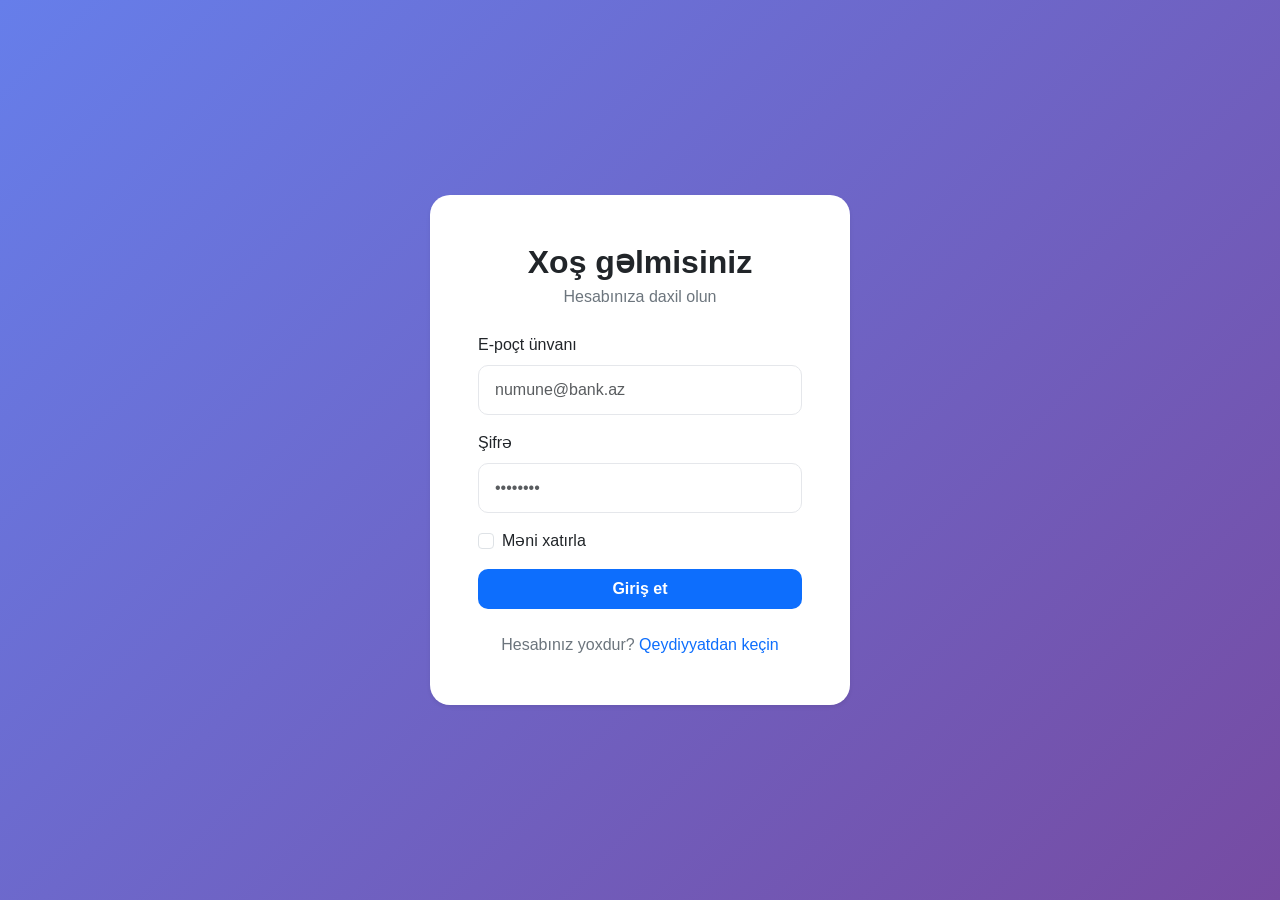
==== Online Banking Frontend/accounts.html @ b6d99b59 "feat: add deposit functionality and modernize dashboard UI" ====
<!DOCTYPE html>
<html lang="az">
<head>
    <meta charset="UTF-8">
    <meta name="viewport" content="width=device-width, initial-scale=1.0">
    <title>Hesablarım | Online Banking</title>
    <link href="https://cdn.jsdelivr.net/npm/bootstrap@5.3.3/dist/css/bootstrap.min.css" rel="stylesheet">
    <link href="css/style.css" rel="stylesheet">
</head>
<body class="dashboard-body">

    <nav class="navbar navbar-expand-lg navbar-dark dashboard-header">
        <div class="container-fluid px-4">
            <span class="navbar-brand fw-bold">🏦 Online Banking</span>
            <div class="d-flex align-items-center">
                <span class="text-white me-3" id="userGreeting">Xoş gəldiniz</span>
                <button class="btn btn-outline-light btn-sm" id="logoutBtn">Çıxış</button>
            </div>
        </div>
    </nav>

    <div class="container-fluid">
        <div class="row">
            <div class="col-md-3 col-lg-2 dashboard-sidebar p-0">
                <ul class="nav flex-column py-3">
                    <li class="nav-item"><a class="nav-link" href="dashboard.html">📊 Dashboard</a></li>
                    <li class="nav-item" id="navAccounts"><a class="nav-link active" href="accounts.html">💳 Hesablarım</a></li>
                    <li class="nav-item" id="navTransfer"><a class="nav-link" href="transfer.html">🔄 Köçürmə</a></li>
                    <li class="nav-item" id="navTransactions"><a class="nav-link" href="transactions.html">📜 Əməliyyatlar</a></li>
                    <li class="nav-item" id="navLoans"><a class="nav-link" href="loans.html">💰 Kreditlər</a></li>
                    <li class="nav-item" id="navNotifications"><a class="nav-link" href="notifications.html">🔔 Bildirişlər</a></li>
                    <li class="nav-item" id="navBalanceAlert"><a class="nav-link" href="balance-alert.html">⚠️ Balans Xəbərdarlığı</a></li>
                    <li class="nav-item" id="adminLinkWrapper" style="display:none;">
                        <a class="nav-link text-warning" href="admin.html">🛠️ Admin Panel</a>
                    </li>
                </ul>
            </div>

            <div class="col-md-9 col-lg-10 p-4">
                <div class="d-flex justify-content-between align-items-center mb-4">
                    <div>
                        <h3 class="fw-bold mb-1">Hesablarım</h3>
                        <p class="text-muted mb-0">Bütün bank hesablarınızın siyahısı</p>
                    </div>
                    <button class="btn btn-primary" data-bs-toggle="modal" data-bs-target="#createAccountModal">
                        + Yeni Hesab
                    </button>
                </div>

                <div id="errorBox" class="alert alert-danger d-none" role="alert"></div>

                <div id="accountsContainer" class="row g-3">
                    <!-- Hesablar bura JS ilə əlavə olunacaq -->
                </div>

                <div id="emptyState" class="text-center text-muted py-5 d-none">
                    <p class="fs-5">Hələ heç bir hesabınız yoxdur.</p>
                    <p>Yuxarıdakı "+ Yeni Hesab" düyməsinə basaraq ilk hesabınızı yaradın.</p>
                </div>
            </div>
        </div>
    </div>

    <!-- Yeni Hesab Modal -->
    <div class="modal fade" id="createAccountModal" tabindex="-1">
        <div class="modal-dialog">
            <div class="modal-content">
                <div class="modal-header">
                    <h5 class="modal-title">Yeni Hesab Yarat</h5>
                    <button type="button" class="btn-close" data-bs-dismiss="modal"></button>
                </div>
                <div class="modal-body">
                    <div id="modalErrorBox" class="alert alert-danger d-none"></div>
                    <form id="createAccountForm">
                        <div class="mb-3">
                            <label class="form-label">Hesab Növü</label>
                            <select class="form-select" id="accountType" required>
                                <option value="0">Savings (Əmanət)</option>
                                <option value="1">Current (Cari)</option>
                            </select>
                        </div>
                        <button type="submit" class="btn btn-primary w-100">Yarat</button>
                    </form>
                </div>
            </div>
        </div>
    </div>

    <!-- Deposit Modal -->
    <div class="modal fade" id="depositModal" tabindex="-1">
        <div class="modal-dialog">
            <div class="modal-content">
                <div class="modal-header">
                    <h5 class="modal-title">Hesaba Pul Yüklə</h5>
                    <button type="button" class="btn-close" data-bs-dismiss="modal"></button>
                </div>
                <div class="modal-body">
                    <div id="depositModalErrorBox" class="alert alert-danger d-none"></div>
                    <form id="depositForm">
                        <input type="hidden" id="depositAccountId">
                        <div class="mb-3">
                            <label class="form-label">Hesab Nömrəsi</label>
                            <input type="text" class="form-control" id="depositAccountNumber" readonly>
                        </div>
                        <div class="mb-3">
                            <label class="form-label">Məbləğ (AZN)</label>
                            <input type="number" step="0.01" min="0.01" class="form-control" id="depositAmount" required>
                        </div>
                        <div class="mb-3">
                            <label class="form-label">Qeyd (İstəyə bağlı)</label>
                            <input type="text" class="form-control" id="depositDescription" placeholder="Məsələn: Balans artırma">
                        </div>
                        <button type="submit" class="btn btn-success w-100">Yüklə</button>
                    </form>
                </div>
            </div>
        </div>
    </div>

    <script src="https://cdn.jsdelivr.net/npm/bootstrap@5.3.3/dist/js/bootstrap.bundle.min.js"></script>
    <script src="js/config.js"></script>
    <script src="js/dashboard.js"></script>
    <script src="js/accounts.js"></script>
</body>
</html>
---- Online Banking Frontend/css/style.css ----
/* Modern FinUI Style */
:root {
    --primary-blue: #0d6efd;
    --sidebar-bg: #ffffff;
    --main-bg: #f0f2f5;
    --card-bg: #ffffff;
    --text-dark: #1a1a1a;
    --text-muted: #6c757d;
    --border-color: #e5e7eb;
    --success-green: #10b981;
    --danger-red: #ef4444;
}

* {
    margin: 0;
    padding: 0;
    box-sizing: border-box;
}

body {
    background: var(--main-bg);
    font-family: 'Inter', 'Segoe UI', Arial, sans-serif;
    color: var(--text-dark);
}

/* Auth Pages */
.auth-wrapper {
    min-height: 100vh;
    padding: 20px;
    background: linear-gradient(135deg, #667eea 0%, #764ba2 100%);
}

.auth-card {
    width: 100%;
    max-width: 420px;
    border: none;
    border-radius: 20px;
    box-shadow: 0 10px 40px rgba(0, 0, 0, 0.1);
}

.form-control {
    padding: 12px 16px;
    border-radius: 10px;
    border: 1px solid var(--border-color);
    transition: all 0.3s;
}

.form-control:focus {
    border-color: var(--primary-blue);
    box-shadow: 0 0 0 3px rgba(13, 110, 253, 0.1);
    outline: none;
}

.btn-primary {
    background: var(--primary-blue);
    border: none;
    border-radius: 10px;
    padding: 12px 24px;
    font-weight: 600;
    transition: all 0.3s;
}

.btn-primary:hover {
    background: #0b5ed7;
    transform: translateY(-2px);
    box-shadow: 0 5px 15px rgba(13, 110, 253, 0.3);
}

a {
    color: var(--primary-blue);
    text-decoration: none;
    transition: color 0.3s;
}

a:hover {
    color: #0b5ed7;
}

/* Dashboard Layout */
.dashboard-body {
    background: var(--main-bg);
}

.dashboard-container {
    display: flex;
    min-height: 100vh;
}

/* Modern Sidebar */
.modern-sidebar {
    width: 280px;
    background: var(--sidebar-bg);
    padding: 30px 0;
    box-shadow: 2px 0 10px rgba(0, 0, 0, 0.05);
    position: fixed;
    height: 100vh;
    overflow-y: auto;
    z-index: 100;
}

.sidebar-brand {
    display: flex;
    align-items: center;
    gap: 12px;
    padding: 0 24px 30px;
    font-size: 24px;
    font-weight: 700;
    color: var(--text-dark);
}

.sidebar-brand-icon {
    width: 40px;
    height: 40px;
    background: var(--primary-blue);
    border-radius: 10px;
    display: flex;
    align-items: center;
    justify-content: center;
    font-size: 20px;
}

.sidebar-menu-title {
    font-size: 11px;
    font-weight: 600;
    text-transform: uppercase;
    color: var(--text-muted);
    padding: 0 24px;
    margin-bottom: 10px;
    letter-spacing: 0.5px;
}

.sidebar-nav {
    list-style: none;
    padding: 0;
    margin: 0;
}

.sidebar-nav-item {
    margin: 4px 0;
}

.sidebar-nav-link {
    display: flex;
    align-items: center;
    gap: 12px;
    padding: 12px 24px;
    color: var(--text-dark);
    text-decoration: none;
    transition: all 0.3s;
    font-size: 15px;
    border-left: 3px solid transparent;
}

.sidebar-nav-link:hover {
    background: #f8f9fa;
    color: var(--primary-blue);
}

.sidebar-nav-link.active {
    background: #e7f1ff;
    color: var(--primary-blue);
    border-left-color: var(--primary-blue);
    font-weight: 600;
}

.sidebar-nav-icon {
    font-size: 20px;
    width: 24px;
    text-align: center;
}

/* Main Content Area */
.main-content {
    margin-left: 280px;
    flex: 1;
    padding: 30px;
    min-height: 100vh;
}

/* Top Header */
.top-header {
    display: flex;
    justify-content: space-between;
    align-items: center;
    margin-bottom: 30px;
    padding-bottom: 20px;
}

.search-box {
    position: relative;
    width: 320px;
}

.search-box input {
    width: 100%;
    padding: 10px 16px 10px 40px;
    border: 1px solid var(--border-color);
    border-radius: 10px;
    background: white;
    transition: all 0.3s;
}

.search-box input:focus {
    border-color: var(--primary-blue);
    box-shadow: 0 0 0 3px rgba(13, 110, 253, 0.1);
    outline: none;
}

.search-icon {
    position: absolute;
    left: 14px;
    top: 50%;
    transform: translateY(-50%);
    color: var(--text-muted);
}

.user-profile {
    display: flex;
    align-items: center;
    gap: 12px;
    cursor: pointer;
    padding: 8px 16px;
    border-radius: 12px;
    transition: all 0.3s;
}

.user-profile:hover {
    background: #f8f9fa;
}

.user-avatar {
    width: 40px;
    height: 40px;
    border-radius: 50%;
    background: linear-gradient(135deg, #667eea 0%, #764ba2 100%);
    display: flex;
    align-items: center;
    justify-content: center;
    color: white;
    font-weight: 600;
}

.user-info {
    display: flex;
    flex-direction: column;
}

.user-name {
    font-weight: 600;
    font-size: 14px;
    color: var(--text-dark);
}

.user-role {
    font-size: 12px;
    color: var(--text-muted);
}

.notification-icon {
    position: relative;
    width: 40px;
    height: 40px;
    border-radius: 50%;
    background: white;
    display: flex;
    align-items: center;
    justify-content: center;
    cursor: pointer;
    transition: all 0.3s;
    font-size: 18px;
}

.notification-icon:hover {
    background: #f8f9fa;
}

.notification-badge {
    position: absolute;
    top: 0;
    right: 0;
    width: 18px;
    height: 18px;
    background: #ef4444;
    border-radius: 50%;
    color: white;
    font-size: 10px;
    display: flex;
    align-items: center;
    justify-content: center;
    font-weight: 600;
}

/* Page Title */
.page-title {
    font-size: 28px;
    font-weight: 700;
    color: var(--text-dark);
    margin-bottom: 30px;
}

/* Balance Card */
.balance-card {
    background: linear-gradient(135deg, #667eea 0%, #764ba2 100%);
    border-radius: 20px;
    padding: 30px;
    color: white;
    box-shadow: 0 10px 30px rgba(102, 126, 234, 0.3);
    margin-bottom: 30px;
}

.balance-label {
    font-size: 14px;
    opacity: 0.9;
    margin-bottom: 8px;
}

.balance-amount {
    font-size: 42px;
    font-weight: 700;
    margin-bottom: 12px;
}

.balance-currency {
    font-size: 18px;
    font-weight: 500;
    opacity: 0.9;
}

.balance-info {
    display: flex;
    align-items: center;
    gap: 16px;
    font-size: 13px;
    opacity: 0.9;
}

.balance-change {
    color: #10b981;
    font-weight: 600;
}

.withdraw-btn {
    background: white;
    color: var(--primary-blue);
    border: none;
    border-radius: 12px;
    padding: 12px 28px;
    font-weight: 600;
    margin-top: 20px;
    cursor: pointer;
    transition: all 0.3s;
}

.withdraw-btn:hover {
    transform: translateY(-2px);
    box-shadow: 0 5px 15px rgba(0, 0, 0, 0.2);
}

/* Quick Links */
.quick-links-card {
    background: white;
    border-radius: 16px;
    padding: 24px;
    box-shadow: 0 2px 8px rgba(0, 0, 0, 0.05);
    margin-bottom: 30px;
}

.card-title {
    font-size: 18px;
    font-weight: 700;
    margin-bottom: 20px;
    color: var(--text-dark);
}

.quick-links-grid {
    display: grid;
    grid-template-columns: repeat(5, 1fr);
    gap: 16px;
}

.quick-link-item {
    display: flex;
    flex-direction: column;
    align-items: center;
    gap: 8px;
    text-decoration: none;
    color: var(--text-dark);
    transition: all 0.3s;
}

.quick-link-item:hover {
    transform: translateY(-3px);
}

.quick-link-icon {
    width: 50px;
    height: 50px;
    border-radius: 12px;
    background: #e7f1ff;
    color: var(--primary-blue);
    display: flex;
    align-items: center;
    justify-content: center;
    font-size: 22px;
    transition: all 0.3s;
}

.quick-link-item:hover .quick-link-icon {
    background: var(--primary-blue);
    color: white;
}

.quick-link-label {
    font-size: 13px;
    font-weight: 500;
}

/* Stats Cards */
.stats-grid {
    display: grid;
    grid-template-columns: repeat(3, 1fr);
    gap: 20px;
    margin-bottom: 30px;
}

.stat-card {
    background: white;
    border-radius: 16px;
    padding: 24px;
    box-shadow: 0 2px 8px rgba(0, 0, 0, 0.05);
    transition: all 0.3s;
}

.stat-card:hover {
    transform: translateY(-3px);
    box-shadow: 0 5px 15px rgba(0, 0, 0, 0.1);
}

.stat-header {
    display: flex;
    justify-content: space-between;
    align-items: center;
    margin-bottom: 12px;
}

.stat-title {
    font-size: 14px;
    color: var(--text-muted);
}

.stat-amount {
    font-size: 28px;
    font-weight: 700;
    color: var(--text-dark);
}

.stat-change {
    font-size: 13px;
    font-weight: 600;
    margin-top: 8px;
}

.stat-change.positive {
    color: var(--success-green);
}

.stat-change.negative {
    color: var(--danger-red);
}

/* Account Cards (Credit Card Style) */
.accounts-section {
    margin-bottom: 30px;
}

.account-cards-grid {
    display: grid;
    grid-template-columns: repeat(auto-fill, minmax(280px, 1fr));
    gap: 20px;
}

.account-card {
    background: linear-gradient(135deg, #0d6efd 0%, #0b5ed7 100%);
    border-radius: 20px;
    padding: 28px;
    color: white;
    box-shadow: 0 10px 30px rgba(13, 110, 253, 0.3);
    transition: all 0.3s;
    position: relative;
    overflow: hidden;
}

.account-card::before {
    content: '';
    position: absolute;
    top: -50%;
    right: -20%;
    width: 200px;
    height: 200px;
    background: rgba(255, 255, 255, 0.1);
    border-radius: 50%;
}

.account-card:hover {
    transform: translateY(-5px);
    box-shadow: 0 15px 40px rgba(13, 110, 253, 0.4);
}

.account-card.dark {
    background: linear-gradient(135deg, #1a1a1a 0%, #2d2d2d 100%);
    box-shadow: 0 10px 30px rgba(0, 0, 0, 0.3);
}

.account-card.dark:hover {
    box-shadow: 0 15px 40px rgba(0, 0, 0, 0.4);
}

.account-type {
    font-size: 13px;
    opacity: 0.9;
    margin-bottom: 20px;
}

.account-balance-label {
    font-size: 12px;
    opacity: 0.8;
    margin-bottom: 4px;
}

.account-balance-amount {
    font-size: 32px;
    font-weight: 700;
    margin-bottom: 24px;
}

.account-number {
    font-size: 16px;
    letter-spacing: 2px;
    margin-bottom: 12px;
    font-family: 'Courier New', monospace;
}

.account-footer {
    display: flex;
    justify-content: space-between;
    align-items: center;
    font-size: 11px;
    opacity: 0.8;
}

.account-logo {
    font-size: 24px;
    font-weight: 700;
}

/* Manage Card Button */
.manage-card-btn {
    background: var(--primary-blue);
    color: white;
    border: none;
    border-radius: 12px;
    padding: 14px;
    width: 100%;
    font-weight: 600;
    margin-top: 20px;
    cursor: pointer;
    transition: all 0.3s;
}

.manage-card-btn:hover {
    background: #0b5ed7;
    transform: translateY(-2px);
}

/* Responsive */
@media (max-width: 1200px) {
    .stats-grid {
        grid-template-columns: repeat(2, 1fr);
    }

    .quick-links-grid {
        grid-template-columns: repeat(3, 1fr);
    }
}

@media (max-width: 768px) {
    .modern-sidebar {
        width: 70px;
    }

    .sidebar-brand-text,
    .sidebar-nav-text,
    .sidebar-menu-title {
        display: none;
    }

    .main-content {
        margin-left: 70px;
    }

    .stats-grid,
    .quick-links-grid {
        grid-template-columns: 1fr;
    }

    .search-box {
        display: none;
    }
}

/* Old Dashboard Styles (for other pages) */
.dashboard-header {
    background-color: #4361ee;
    padding: 12px 0;
}

.dashboard-sidebar {
    background: white;
    min-height: calc(100vh - 60px);
    border-right: 1px solid #e5e7eb;
}

.dashboard-sidebar .nav-link {
    color: #444;
    padding: 12px 20px;
    border-radius: 0;
    font-size: 15px;
}

.dashboard-sidebar .nav-link:hover {
    background-color: #eef2ff;
    color: #4361ee;
}

.dashboard-sidebar .nav-link.active {
    background-color: #eef2ff;
    color: #4361ee;
    font-weight: 600;
    border-left: 3px solid #4361ee;
}

/* Utilities */
.d-none {
    display: none !important;
}

.text-muted {
    color: var(--text-muted) !important;
}

.text-success {
    color: var(--success-green) !important;
}

.text-danger {
    color: var(--danger-red) !important;
}
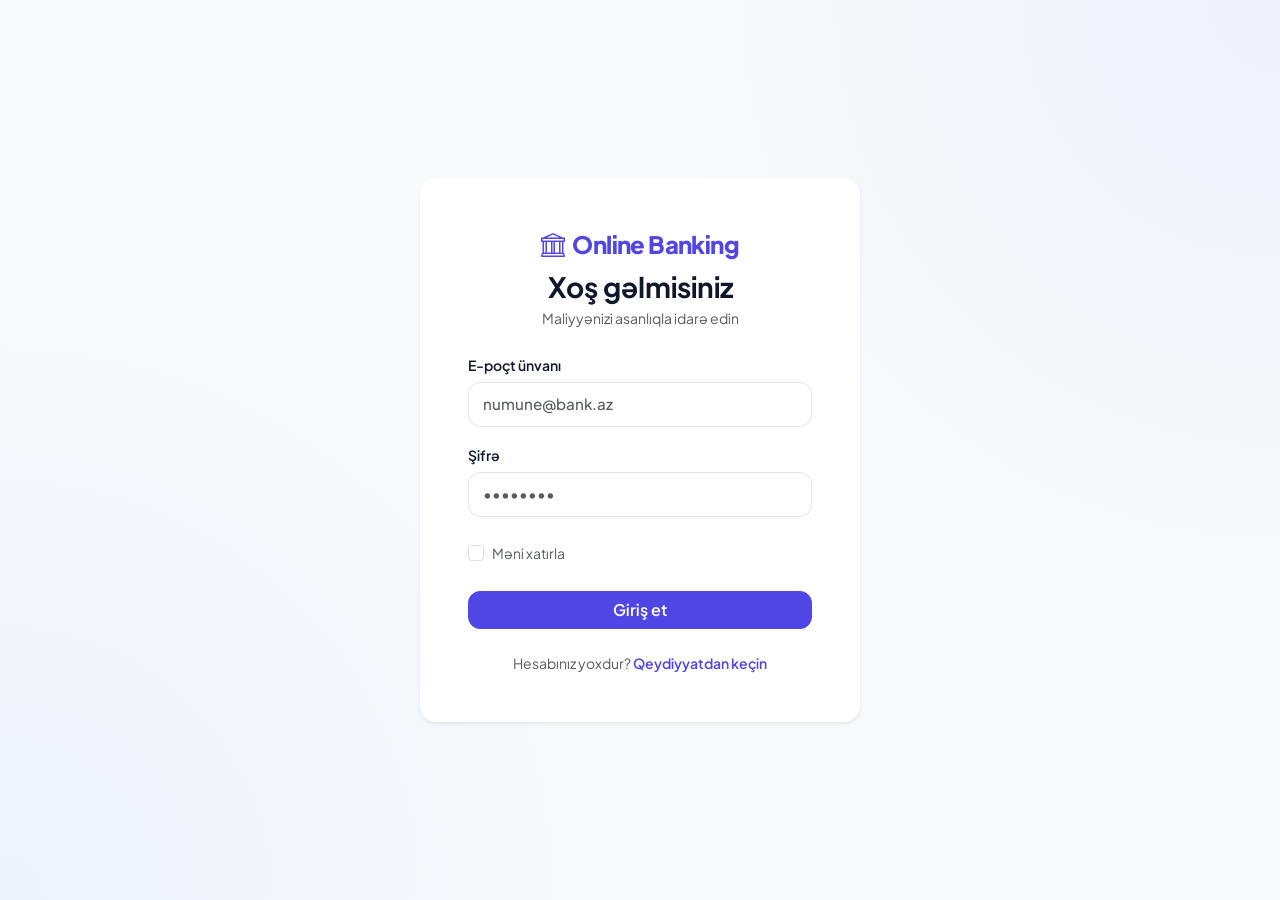
==== commit f485f325: "refactor: update frontend pages, styles and JS configs" ====
--- a/Online Banking Frontend/accounts.html
+++ b/Online Banking Frontend/accounts.html
@@ -6,80 +6,130 @@
     <title>Hesablarım | Online Banking</title>
     <link href="https://cdn.jsdelivr.net/npm/bootstrap@5.3.3/dist/css/bootstrap.min.css" rel="stylesheet">
     <link href="css/style.css" rel="stylesheet">
+    <link rel="stylesheet" href="https://cdn.jsdelivr.net/npm/bootstrap-icons@1.11.3/font/bootstrap-icons.css">
 </head>
 <body class="dashboard-body">
 
-    <nav class="navbar navbar-expand-lg navbar-dark dashboard-header">
-        <div class="container-fluid px-4">
-            <span class="navbar-brand fw-bold">🏦 Online Banking</span>
-            <div class="d-flex align-items-center">
-                <span class="text-white me-3" id="userGreeting">Xoş gəldiniz</span>
-                <button class="btn btn-outline-light btn-sm" id="logoutBtn">Çıxış</button>
-            </div>
-        </div>
-    </nav>
-
-    <div class="container-fluid">
-        <div class="row">
-            <div class="col-md-3 col-lg-2 dashboard-sidebar p-0">
-                <ul class="nav flex-column py-3">
-                    <li class="nav-item"><a class="nav-link" href="dashboard.html">📊 Dashboard</a></li>
-                    <li class="nav-item" id="navAccounts"><a class="nav-link active" href="accounts.html">💳 Hesablarım</a></li>
-                    <li class="nav-item" id="navTransfer"><a class="nav-link" href="transfer.html">🔄 Köçürmə</a></li>
-                    <li class="nav-item" id="navTransactions"><a class="nav-link" href="transactions.html">📜 Əməliyyatlar</a></li>
-                    <li class="nav-item" id="navLoans"><a class="nav-link" href="loans.html">💰 Kreditlər</a></li>
-                    <li class="nav-item" id="navNotifications"><a class="nav-link" href="notifications.html">🔔 Bildirişlər</a></li>
-                    <li class="nav-item" id="navBalanceAlert"><a class="nav-link" href="balance-alert.html">⚠️ Balans Xəbərdarlığı</a></li>
+    <div class="d-flex">
+        <!-- Online Banking Dark Sidebar (Fixed Width) -->
+        <div class="invest-sidebar">
+            <div>
+                <div class="sidebar-logo mb-4">
+                    <i class="bi bi-bank"></i> Online Banking
+                </div>
+                <ul class="nav flex-column">
+                    <li class="nav-item">
+                        <a class="nav-link" href="dashboard.html"><i class="bi bi-speedometer2"></i> Dashboard</a>
+                    </li>
+                    <li class="nav-item" id="navAccounts">
+                        <a class="nav-link active" href="accounts.html"><i class="bi bi-credit-card"></i> Hesablarım</a>
+                    </li>
+                    <li class="nav-item" id="navTransfer">
+                        <a class="nav-link" href="transfer.html"><i class="bi bi-arrow-left-right"></i> Köçürmə</a>
+                    </li>
+                    <li class="nav-item" id="navTransactions">
+                        <a class="nav-link" href="transactions.html"><i class="bi bi-clock-history"></i> Əməliyyatlar</a>
+                    </li>
+                    <li class="nav-item" id="navLoans">
+                        <a class="nav-link" href="loans.html"><i class="bi bi-cash-coin"></i> Kreditlər</a>
+                    </li>
+                    <li class="nav-item" id="navNotifications">
+                        <a class="nav-link" href="notifications.html"><i class="bi bi-bell"></i> Bildirişlər</a>
+                    </li>
+                    <li class="nav-item" id="navBalanceAlert">
+                        <a class="nav-link" href="balance-alert.html"><i class="bi bi-exclamation-triangle"></i> Balans Xəbərdarlığı</a>
+                    </li>
                     <li class="nav-item" id="adminLinkWrapper" style="display:none;">
-                        <a class="nav-link text-warning" href="admin.html">🛠️ Admin Panel</a>
+                        <a class="nav-link text-warning" href="admin.html"><i class="bi bi-gear"></i> Admin Panel</a>
                     </li>
                 </ul>
             </div>
-
-            <div class="col-md-9 col-lg-10 p-4">
-                <div class="d-flex justify-content-between align-items-center mb-4">
-                    <div>
-                        <h3 class="fw-bold mb-1">Hesablarım</h3>
-                        <p class="text-muted mb-0">Bütün bank hesablarınızın siyahısı</p>
-                    </div>
-                    <button class="btn btn-primary" data-bs-toggle="modal" data-bs-target="#createAccountModal">
-                        + Yeni Hesab
+            
+            <!-- Sidebar profile details -->
+            <div class="sidebar-profile-card">
+                <div class="profile-avatar" id="sidebarAvatar">U</div>
+                <div class="profile-info">
+                    <div class="profile-name" id="sidebarName">İstifadəçi</div>
+                    <div class="profile-sub" id="sidebarRole">Müştəri</div>
+                    <a href="accounts.html" class="profile-link text-decoration-none mt-1 d-block" style="font-size: 0.7rem; color: var(--accent-color); font-weight: 600;">Hesablarımı İdarə et →</a>
+                </div>
+            </div>
+        </div>
+
+        <!-- Flex Main Content Area -->
+        <div class="flex-grow-1 main-content-wrapper">
+            
+            <!-- Top Row: Notifications & Logout -->
+            <div class="d-flex justify-content-between align-items-center mb-4">
+                <div class="search-container flex-grow-1">
+                    <!-- Placeholder search -->
+                    <span class="search-icon">🔍</span>
+                    <input type="text" class="search-input" placeholder="Axtarış...">
+                </div>
+                <div class="d-flex align-items-center gap-3">
+                    <button class="btn btn-primary btn-sm px-3 py-2" data-bs-toggle="modal" data-bs-target="#createAccountModal" style="border-radius: 10px;">
+                        <i class="bi bi-plus-lg"></i> Yeni Hesab Aç
                     </button>
-                </div>
-
-                <div id="errorBox" class="alert alert-danger d-none" role="alert"></div>
-
-                <div id="accountsContainer" class="row g-3">
-                    <!-- Hesablar bura JS ilə əlavə olunacaq -->
-                </div>
-
-                <div id="emptyState" class="text-center text-muted py-5 d-none">
-                    <p class="fs-5">Hələ heç bir hesabınız yoxdur.</p>
-                    <p>Yuxarıdakı "+ Yeni Hesab" düyməsinə basaraq ilk hesabınızı yaradın.</p>
-                </div>
-            </div>
+                    <button class="btn btn-outline-danger btn-sm px-3 py-2" id="logoutBtn" style="border-radius: 10px;">Çıxış</button>
+                </div>
+            </div>
+
+            <!-- Header greeting & Filter -->
+            <div class="d-flex flex-wrap justify-content-between align-items-center mb-4 gap-3">
+                <div>
+                    <h2 class="fw-bold text-dark mb-1">Hesablarım</h2>
+                    <p class="text-muted small mb-0">Bütün bank hesablarınızın siyahısı və balans idarəetməsi.</p>
+                </div>
+                <div class="d-flex align-items-center gap-2">
+                    <label for="accountTypeFilter" class="small fw-semibold text-muted text-nowrap mb-0">Hesab Növü:</label>
+                    <select class="form-select form-select-sm" id="accountTypeFilter" style="border-radius: 10px; width: 160px; padding: 6px 12px; font-weight: 500;">
+                        <option value="all">Bütün növlər</option>
+                        <option value="0">Əmanət</option>
+                        <option value="1">Cari</option>
+                    </select>
+                </div>
+            </div>
+
+            <!-- Alert box for system errors -->
+            <div id="errorBox" class="alert alert-danger d-none" role="alert" style="border-radius: 12px;"></div>
+
+            <!-- Main dynamic wrapper -->
+            <div id="accountsContainer" class="row g-3">
+                <!-- Hesablar bura JS ilə əlavə olunacaq -->
+            </div>
+
+            <!-- Empty state wrapper -->
+            <div id="emptyState" class="text-center text-muted py-5 d-none">
+                <div class="mb-3" style="font-size: 3rem; opacity: 0.6;"><i class="bi bi-credit-card-2-front"></i></div>
+                <p class="fs-5 fw-semibold mb-1">Hələ heç bir hesabınız yoxdur.</p>
+                <p class="small text-muted mb-3">Yeni hesab yaradaraq əməliyyatlara başlayın.</p>
+                <button class="btn btn-primary btn-sm px-4 py-2" data-bs-toggle="modal" data-bs-target="#createAccountModal" style="border-radius: 10px;">
+                    İlk Hesabınızı Açın
+                </button>
+            </div>
+
         </div>
     </div>
 
     <!-- Yeni Hesab Modal -->
     <div class="modal fade" id="createAccountModal" tabindex="-1">
-        <div class="modal-dialog">
-            <div class="modal-content">
-                <div class="modal-header">
-                    <h5 class="modal-title">Yeni Hesab Yarat</h5>
+        <div class="modal-dialog modal-dialog-centered">
+            <div class="modal-content border-0 shadow-lg" style="border-radius: 20px;">
+                <div class="modal-header border-bottom-0 pb-0">
+                    <h5 class="modal-title fw-bold">Yeni Hesab Yarat</h5>
                     <button type="button" class="btn-close" data-bs-dismiss="modal"></button>
                 </div>
-                <div class="modal-body">
-                    <div id="modalErrorBox" class="alert alert-danger d-none"></div>
+                <div class="modal-body p-4">
+                    <div id="modalErrorBox" class="alert alert-danger d-none" style="border-radius: 12px;"></div>
                     <form id="createAccountForm">
-                        <div class="mb-3">
+                        <div class="mb-4">
                             <label class="form-label">Hesab Növü</label>
-                            <select class="form-select" id="accountType" required>
-                                <option value="0">Savings (Əmanət)</option>
-                                <option value="1">Current (Cari)</option>
+                            <select class="form-select" id="accountType" style="border-radius: 12px; padding: 10px 14px;" required>
+                                <option value="0">Savings (Əmanət Hesabı)</option>
+                                <option value="1">Current (Cari Hesab)</option>
                             </select>
                         </div>
-                        <button type="submit" class="btn btn-primary w-100">Yarat</button>
+                        <button type="submit" class="btn btn-primary w-100 py-2.5">Yarat</button>
                     </form>
                 </div>
             </div>
@@ -88,29 +138,59 @@
 
     <!-- Deposit Modal -->
     <div class="modal fade" id="depositModal" tabindex="-1">
-        <div class="modal-dialog">
-            <div class="modal-content">
-                <div class="modal-header">
-                    <h5 class="modal-title">Hesaba Pul Yüklə</h5>
-                    <button type="button" class="btn-close" data-bs-dismiss="modal"></button>
-                </div>
-                <div class="modal-body">
-                    <div id="depositModalErrorBox" class="alert alert-danger d-none"></div>
+        <div class="modal-dialog modal-dialog-centered">
+            <div class="modal-content border-0 shadow-lg" style="border-radius: 20px; overflow: hidden;">
+                <div class="modal-header border-bottom-0 pb-0 px-4 pt-4">
+                    <h5 class="modal-title fw-bold d-flex align-items-center gap-2" style="color: var(--text-dark);">
+                        <i class="bi bi-wallet2 text-primary" style="font-size: 1.25rem;"></i> Hesaba Pul Yüklə
+                    </h5>
+                    <button type="button" class="btn-close" data-bs-dismiss="modal" aria-label="Close"></button>
+                </div>
+                <div class="modal-body p-4">
+                    <div id="depositModalErrorBox" class="alert alert-danger d-none" style="border-radius: 12px; font-size: 0.9rem;"></div>
+                    
                     <form id="depositForm">
                         <input type="hidden" id="depositAccountId">
+                        
+                        <!-- Account Number (Styled as a clean read-only block) -->
                         <div class="mb-3">
-                            <label class="form-label">Hesab Nömrəsi</label>
-                            <input type="text" class="form-control" id="depositAccountNumber" readonly>
-                        </div>
+                            <label class="form-label text-muted small uppercase fw-bold" style="letter-spacing: 0.5px; font-size: 0.75rem;">Hesab Nömrəsi</label>
+                            <div class="d-flex align-items-center bg-light p-3 rounded-3" style="border: 1.5px solid var(--border-color);">
+                                <span class="text-primary me-2"><i class="bi bi-credit-card"></i></span>
+                                <input type="text" class="form-control bg-transparent border-0 p-0 font-monospace fw-bold text-dark" id="depositAccountNumber" style="box-shadow: none; cursor: default; font-size: 0.95rem;" readonly>
+                            </div>
+                        </div>
+                        
+                        <!-- Amount Input with Icon & Quick Select -->
                         <div class="mb-3">
-                            <label class="form-label">Məbləğ (AZN)</label>
-                            <input type="number" step="0.01" min="0.01" class="form-control" id="depositAmount" required>
-                        </div>
-                        <div class="mb-3">
-                            <label class="form-label">Qeyd (İstəyə bağlı)</label>
-                            <input type="text" class="form-control" id="depositDescription" placeholder="Məsələn: Balans artırma">
-                        </div>
-                        <button type="submit" class="btn btn-success w-100">Yüklə</button>
+                            <label for="depositAmount" class="form-label text-muted small uppercase fw-bold" style="letter-spacing: 0.5px; font-size: 0.75rem;">Məbləğ (AZN)</label>
+                            <div class="input-group">
+                                <span class="input-group-text bg-transparent border-end-0 text-muted" style="border: 1.5px solid var(--border-color); border-radius: 12px 0 0 12px;">₼</span>
+                                <input type="number" step="0.01" min="0.01" class="form-control border-start-0" id="depositAmount" placeholder="0.00" style="border: 1.5px solid var(--border-color); border-radius: 0 12px 12px 0;" required>
+                            </div>
+                            
+                            <!-- Quick amount choices -->
+                            <div class="d-flex gap-2 mt-2 flex-wrap">
+                                <button type="button" class="btn btn-sm btn-outline-secondary py-1 px-2.5 quick-amount-btn" data-value="10" style="border-radius: 8px; font-size: 0.8rem; font-weight: 500;">+ 10 ₼</button>
+                                <button type="button" class="btn btn-sm btn-outline-secondary py-1 px-2.5 quick-amount-btn" data-value="20" style="border-radius: 8px; font-size: 0.8rem; font-weight: 500;">+ 20 ₼</button>
+                                <button type="button" class="btn btn-sm btn-outline-secondary py-1 px-2.5 quick-amount-btn" data-value="50" style="border-radius: 8px; font-size: 0.8rem; font-weight: 500;">+ 50 ₼</button>
+                                <button type="button" class="btn btn-sm btn-outline-secondary py-1 px-2.5 quick-amount-btn" data-value="100" style="border-radius: 8px; font-size: 0.8rem; font-weight: 500;">+ 100 ₼</button>
+                            </div>
+                        </div>
+                        
+                        <!-- Description input -->
+                        <div class="mb-4">
+                            <label for="depositDescription" class="form-label text-muted small uppercase fw-bold" style="letter-spacing: 0.5px; font-size: 0.75rem;">Qeyd (İstəyə bağlı)</label>
+                            <div class="input-group">
+                                <span class="input-group-text bg-transparent border-end-0 text-muted" style="border: 1.5px solid var(--border-color); border-radius: 12px 0 0 12px;"><i class="bi bi-chat-left-text"></i></span>
+                                <input type="text" class="form-control border-start-0" id="depositDescription" placeholder="Məsələn: Balans artırma" style="border: 1.5px solid var(--border-color); border-radius: 0 12px 12px 0;">
+                            </div>
+                        </div>
+                        
+                        <!-- Premium Action Button -->
+                        <button type="submit" class="btn btn-primary w-100 py-2.5 d-flex align-items-center justify-content-center gap-2" style="border-radius: 12px;">
+                            <i class="bi bi-check2-circle"></i> Balansı Artır
+                        </button>
                     </form>
                 </div>
             </div>
--- a/Online Banking Frontend/css/style.css
+++ b/Online Banking Frontend/css/style.css
@@ -1,657 +1,386 @@
-/* Modern FinUI Style */
+@import url('https://fonts.googleapis.com/css2?family=Plus+Jakarta+Sans:wght@300;400;500;600;700;800&display=swap');
+
 :root {
-    --primary-blue: #0d6efd;
-    --sidebar-bg: #ffffff;
-    --main-bg: #f0f2f5;
-    --card-bg: #ffffff;
-    --text-dark: #1a1a1a;
-    --text-muted: #6c757d;
-    --border-color: #e5e7eb;
-    --success-green: #10b981;
-    --danger-red: #ef4444;
-}
-
-* {
-    margin: 0;
-    padding: 0;
-    box-sizing: border-box;
+    --primary-blue: #3b82f6;
+    --primary-indigo: #4f46e5;
+    --accent-color: #6366f1; /* Used on dashboard as var(--accent-color) */
+    --bg-page: #f8fafc;
+    --bg-card: #ffffff;
+    --text-dark: #0f172a;
+    --text-muted: #64748b;
+    --border-color: #e2e8f0;
+    --success: #10b981;
+    --danger: #ef4444;
+    --warning: #f59e0b;
+    --radius-sm: 8px;
+    --radius: 16px;
+    --radius-lg: 24px;
+    --font-sans: 'Plus Jakarta Sans', -apple-system, BlinkMacSystemFont, "Segoe UI", Roboto, sans-serif;
+    
+    /* Modern Shadows */
+    --shadow-sm: 0 1px 2px 0 rgba(15, 23, 42, 0.05);
+    --shadow-md: 0 4px 6px -1px rgba(15, 23, 42, 0.05), 0 2px 4px -2px rgba(15, 23, 42, 0.05);
+    --shadow-lg: 0 10px 15px -3px rgba(15, 23, 42, 0.08), 0 4px 6px -4px rgba(15, 23, 42, 0.08);
 }
 
 body {
-    background: var(--main-bg);
-    font-family: 'Inter', 'Segoe UI', Arial, sans-serif;
-    color: var(--text-dark);
-}
-
-/* Auth Pages */
+    background-color: var(--bg-page);
+    font-family: var(--font-sans);
+    color: var(--text-dark);
+    -webkit-font-smoothing: antialiased;
+}
+
+/* Authentication Page Styles */
 .auth-wrapper {
     min-height: 100vh;
     padding: 20px;
-    background: linear-gradient(135deg, #667eea 0%, #764ba2 100%);
+    display: flex;
+    align-items: center;
+    justify-content: center;
+    background: radial-gradient(circle at top right, rgba(99, 102, 241, 0.05), transparent 40%),
+                radial-gradient(circle at bottom left, rgba(59, 130, 246, 0.05), transparent 40%),
+                var(--bg-page);
 }
 
 .auth-card {
     width: 100%;
-    max-width: 420px;
-    border: none;
-    border-radius: 20px;
-    box-shadow: 0 10px 40px rgba(0, 0, 0, 0.1);
+    max-width: 440px;
+    border: 1px solid rgba(226, 232, 240, 0.8);
+    border-radius: var(--radius-lg);
+    background-color: var(--bg-card);
+    box-shadow: var(--shadow-lg);
+}
+
+.auth-brand {
+    font-size: 1.5rem;
+    font-weight: 800;
+    letter-spacing: -0.025em;
+    color: var(--primary-indigo);
+    display: flex;
+    align-items: center;
+    justify-content: center;
+    gap: 8px;
+}
+
+/* Form Control Stylings */
+.form-label {
+    font-size: 0.875rem;
+    font-weight: 600;
+    color: var(--text-dark);
+    margin-bottom: 6px;
 }
 
 .form-control {
-    padding: 12px 16px;
+    border-radius: 12px;
+    border: 1.5px solid var(--border-color);
+    padding: 10px 14px;
+    font-size: 0.95rem;
+    font-weight: 500;
+    color: var(--text-dark);
+    transition: all 0.2s ease-in-out;
+}
+
+.form-control:focus {
+    border-color: var(--primary-indigo);
+    box-shadow: 0 0 0 4px rgba(99, 102, 241, 0.1);
+    outline: 0;
+}
+
+.form-check-input:checked {
+    background-color: var(--primary-indigo);
+    border-color: var(--primary-indigo);
+}
+
+/* Dashboard Header */
+.dashboard-header {
+    background-color: var(--primary-indigo);
+    padding: 14px 0;
+    box-shadow: var(--shadow-md);
+}
+
+/* Dashboard Sidebar (Modernized) */
+.dashboard-sidebar {
+    background-color: var(--bg-card);
+    min-height: calc(100vh - 60px);
+    border-right: 1px solid var(--border-color);
+}
+
+.dashboard-sidebar .nav-link {
+    color: var(--text-muted);
+    padding: 12px 20px;
+    font-size: 15px;
+    font-weight: 500;
+    transition: all 0.2s ease;
+}
+
+.dashboard-sidebar .nav-link:hover {
+    background-color: rgba(99, 102, 241, 0.05);
+    color: var(--primary-indigo);
+}
+
+.dashboard-sidebar .nav-link.active {
+    background-color: rgba(99, 102, 241, 0.08);
+    color: var(--primary-indigo);
+    font-weight: 600;
+    border-left: 3px solid var(--primary-indigo);
+}
+
+/* InvestBank Specific Sidebar (Dark Theme matching dashboard.html layout) */
+.invest-sidebar {
+    width: 260px;
+    min-width: 260px;
+    background-color: #0f172a;
+    color: #cbd5e1;
+    min-height: 100vh;
+    display: flex;
+    flex-direction: column;
+    justify-content: space-between;
+    padding: 24px;
+    border-right: 1px solid rgba(255, 255, 255, 0.05);
+}
+
+.invest-sidebar .sidebar-logo {
+    font-size: 1.35rem;
+    font-weight: 800;
+    color: #ffffff;
+    display: flex;
+    align-items: center;
+    gap: 10px;
+    letter-spacing: -0.025em;
+}
+
+.invest-sidebar .nav-link {
+    color: #94a3b8;
+    padding: 10px 14px;
     border-radius: 10px;
-    border: 1px solid var(--border-color);
-    transition: all 0.3s;
-}
-
-.form-control:focus {
-    border-color: var(--primary-blue);
-    box-shadow: 0 0 0 3px rgba(13, 110, 253, 0.1);
-    outline: none;
-}
-
-.btn-primary {
-    background: var(--primary-blue);
-    border: none;
-    border-radius: 10px;
-    padding: 12px 24px;
-    font-weight: 600;
-    transition: all 0.3s;
-}
-
-.btn-primary:hover {
-    background: #0b5ed7;
-    transform: translateY(-2px);
-    box-shadow: 0 5px 15px rgba(13, 110, 253, 0.3);
-}
-
-a {
-    color: var(--primary-blue);
-    text-decoration: none;
-    transition: color 0.3s;
-}
-
-a:hover {
-    color: #0b5ed7;
-}
-
-/* Dashboard Layout */
-.dashboard-body {
-    background: var(--main-bg);
-}
-
-.dashboard-container {
-    display: flex;
-    min-height: 100vh;
-}
-
-/* Modern Sidebar */
-.modern-sidebar {
-    width: 280px;
-    background: var(--sidebar-bg);
-    padding: 30px 0;
-    box-shadow: 2px 0 10px rgba(0, 0, 0, 0.05);
-    position: fixed;
-    height: 100vh;
-    overflow-y: auto;
-    z-index: 100;
-}
-
-.sidebar-brand {
+    margin-bottom: 6px;
+    font-weight: 500;
     display: flex;
     align-items: center;
     gap: 12px;
-    padding: 0 24px 30px;
-    font-size: 24px;
-    font-weight: 700;
-    color: var(--text-dark);
-}
-
-.sidebar-brand-icon {
+    transition: all 0.2s ease;
+}
+
+.invest-sidebar .nav-link i {
+    font-size: 1.15rem;
+}
+
+.invest-sidebar .nav-link:hover {
+    color: #ffffff;
+    background-color: rgba(255, 255, 255, 0.05);
+}
+
+.invest-sidebar .nav-link.active {
+    color: #ffffff;
+    background-color: var(--accent-color);
+    font-weight: 600;
+}
+
+.invest-sidebar .sidebar-profile-card {
+    display: flex;
+    align-items: center;
+    gap: 12px;
+    padding: 14px;
+    background-color: rgba(255, 255, 255, 0.03);
+    border: 1px solid rgba(255, 255, 255, 0.06);
+    border-radius: 12px;
+    margin-top: auto;
+    transition: background-color 0.2s ease;
+}
+
+.invest-sidebar .sidebar-profile-card:hover {
+    background-color: rgba(255, 255, 255, 0.05);
+}
+
+.invest-sidebar .profile-avatar {
     width: 40px;
     height: 40px;
-    background: var(--primary-blue);
-    border-radius: 10px;
+    min-width: 40px;
+    border-radius: 50%;
+    background-color: var(--accent-color);
+    color: #ffffff;
     display: flex;
     align-items: center;
     justify-content: center;
-    font-size: 20px;
-}
-
-.sidebar-menu-title {
-    font-size: 11px;
-    font-weight: 600;
-    text-transform: uppercase;
+    font-weight: 700;
+}
+
+.invest-sidebar .profile-info {
+    overflow: hidden;
+    display: flex;
+    flex-direction: column;
+}
+
+.invest-sidebar .profile-name {
+    font-weight: 600;
+    color: #ffffff;
+    font-size: 0.88rem;
+    white-space: nowrap;
+    text-overflow: ellipsis;
+    overflow: hidden;
+    line-height: 1.2;
+}
+
+.invest-sidebar .profile-sub {
+    font-size: 0.75rem;
+    color: #64748b;
+    white-space: nowrap;
+    text-overflow: ellipsis;
+    overflow: hidden;
+    margin-bottom: 2px;
+}
+
+/* InvestBank Stats Card */
+.invest-stat-card {
+    background-color: var(--bg-card);
+    border: 1px solid rgba(226, 232, 240, 0.8);
+    border-radius: var(--radius);
+    padding: 24px 20px;
+    box-shadow: 0 10px 15px -3px rgba(15, 23, 42, 0.04), 0 4px 6px -4px rgba(15, 23, 42, 0.04);
+    transition: transform 0.2s ease, box-shadow 0.2s ease;
+}
+
+.invest-stat-card:hover {
+    transform: translateY(-2px);
+    box-shadow: 0 20px 25px -5px rgba(15, 23, 42, 0.08), 0 8px 10px -6px rgba(15, 23, 42, 0.08);
+}
+
+.invest-stat-card .stat-header {
+    font-size: 0.875rem;
+    font-weight: 600;
     color: var(--text-muted);
-    padding: 0 24px;
-    margin-bottom: 10px;
-    letter-spacing: 0.5px;
-}
-
-.sidebar-nav {
-    list-style: none;
-    padding: 0;
-    margin: 0;
-}
-
-.sidebar-nav-item {
-    margin: 4px 0;
-}
-
-.sidebar-nav-link {
-    display: flex;
-    align-items: center;
-    gap: 12px;
-    padding: 12px 24px;
-    color: var(--text-dark);
-    text-decoration: none;
-    transition: all 0.3s;
-    font-size: 15px;
-    border-left: 3px solid transparent;
-}
-
-.sidebar-nav-link:hover {
-    background: #f8f9fa;
-    color: var(--primary-blue);
-}
-
-.sidebar-nav-link.active {
-    background: #e7f1ff;
-    color: var(--primary-blue);
-    border-left-color: var(--primary-blue);
-    font-weight: 600;
-}
-
-.sidebar-nav-icon {
-    font-size: 20px;
-    width: 24px;
-    text-align: center;
-}
-
-/* Main Content Area */
-.main-content {
-    margin-left: 280px;
-    flex: 1;
-    padding: 30px;
+    margin-bottom: 6px;
+}
+
+.invest-stat-card .stat-value {
+    font-size: 1.75rem;
+    font-weight: 700;
+    color: var(--text-dark);
+}
+
+/* Wallet Card Panel */
+.wallet-card-panel {
+    background-color: var(--bg-card);
+    border: 1px solid var(--border-color);
+    border-radius: var(--radius);
+    padding: 24px;
+    box-shadow: var(--shadow-sm);
+}
+
+/* Virtual Bank Card Effects */
+.wallet-bank-card {
+    transition: transform 0.3s ease, box-shadow 0.3s ease;
+}
+
+.wallet-bank-card:hover {
+    transform: translateY(-4px) rotate(1deg);
+    box-shadow: 0 12px 24px -10px rgba(76, 29, 149, 0.4);
+}
+
+/* Main content wrapper padding adjustment */
+.main-content-wrapper {
+    padding: 32px;
+    background-color: var(--bg-page);
     min-height: 100vh;
 }
 
-/* Top Header */
-.top-header {
-    display: flex;
-    justify-content: space-between;
-    align-items: center;
-    margin-bottom: 30px;
-    padding-bottom: 20px;
-}
-
-.search-box {
+/* Search Box Container */
+.search-container {
     position: relative;
-    width: 320px;
-}
-
-.search-box input {
+    max-width: 320px;
+}
+
+.search-container .search-input {
     width: 100%;
-    padding: 10px 16px 10px 40px;
-    border: 1px solid var(--border-color);
-    border-radius: 10px;
-    background: white;
-    transition: all 0.3s;
-}
-
-.search-box input:focus {
-    border-color: var(--primary-blue);
-    box-shadow: 0 0 0 3px rgba(13, 110, 253, 0.1);
-    outline: none;
-}
-
-.search-icon {
+    padding: 10px 14px 10px 38px;
+    border-radius: 12px;
+    border: 1.5px solid var(--border-color);
+    background-color: var(--bg-card);
+    font-size: 0.9rem;
+    transition: all 0.2s ease;
+}
+
+.search-container .search-input:focus {
+    border-color: var(--accent-color);
+    box-shadow: 0 0 0 4px rgba(99, 102, 241, 0.08);
+    outline: 0;
+}
+
+.search-container .search-icon {
     position: absolute;
     left: 14px;
     top: 50%;
     transform: translateY(-50%);
     color: var(--text-muted);
-}
-
-.user-profile {
-    display: flex;
-    align-items: center;
-    gap: 12px;
-    cursor: pointer;
-    padding: 8px 16px;
+    font-size: 0.9rem;
+}
+
+/* Cards & Tables styling */
+.card {
+    background-color: var(--bg-card);
+    border: 1px solid var(--border-color);
+    border-radius: var(--radius);
+    box-shadow: var(--shadow-sm);
+}
+
+.badge {
+    border-radius: 8px;
+    font-weight: 600;
+    padding: 6px 10px;
+}
+
+.table {
+    color: var(--text-dark);
+}
+
+.table th {
+    color: var(--text-muted);
+    font-weight: 600;
+    border-bottom: 2px solid var(--border-color);
+    padding: 14px;
+    font-size: 0.85rem;
+    text-transform: uppercase;
+    letter-spacing: 0.05em;
+}
+
+.table td {
+    border-bottom: 1px solid var(--border-color);
+    padding: 14px;
+    vertical-align: middle;
+}
+
+/* Utilities classes matching custom variables */
+.bg-success {
+    background-color: var(--success) !important;
+}
+
+.bg-danger {
+    background-color: var(--danger) !important;
+}
+
+.bg-warning {
+    background-color: var(--warning) !important;
+}
+
+.text-primary {
+    color: var(--primary-indigo) !important;
+}
+
+.btn-primary {
+    background-color: var(--primary-indigo);
+    border-color: var(--primary-indigo);
     border-radius: 12px;
-    transition: all 0.3s;
-}
-
-.user-profile:hover {
-    background: #f8f9fa;
-}
-
-.user-avatar {
-    width: 40px;
-    height: 40px;
-    border-radius: 50%;
-    background: linear-gradient(135deg, #667eea 0%, #764ba2 100%);
-    display: flex;
-    align-items: center;
-    justify-content: center;
-    color: white;
-    font-weight: 600;
-}
-
-.user-info {
-    display: flex;
-    flex-direction: column;
-}
-
-.user-name {
-    font-weight: 600;
-    font-size: 14px;
-    color: var(--text-dark);
-}
-
-.user-role {
-    font-size: 12px;
-    color: var(--text-muted);
-}
-
-.notification-icon {
-    position: relative;
-    width: 40px;
-    height: 40px;
-    border-radius: 50%;
-    background: white;
-    display: flex;
-    align-items: center;
-    justify-content: center;
-    cursor: pointer;
-    transition: all 0.3s;
-    font-size: 18px;
-}
-
-.notification-icon:hover {
-    background: #f8f9fa;
-}
-
-.notification-badge {
-    position: absolute;
-    top: 0;
-    right: 0;
-    width: 18px;
-    height: 18px;
-    background: #ef4444;
-    border-radius: 50%;
-    color: white;
-    font-size: 10px;
-    display: flex;
-    align-items: center;
-    justify-content: center;
-    font-weight: 600;
-}
-
-/* Page Title */
-.page-title {
-    font-size: 28px;
-    font-weight: 700;
-    color: var(--text-dark);
-    margin-bottom: 30px;
-}
-
-/* Balance Card */
-.balance-card {
-    background: linear-gradient(135deg, #667eea 0%, #764ba2 100%);
-    border-radius: 20px;
-    padding: 30px;
-    color: white;
-    box-shadow: 0 10px 30px rgba(102, 126, 234, 0.3);
-    margin-bottom: 30px;
-}
-
-.balance-label {
-    font-size: 14px;
-    opacity: 0.9;
-    margin-bottom: 8px;
-}
-
-.balance-amount {
-    font-size: 42px;
-    font-weight: 700;
-    margin-bottom: 12px;
-}
-
-.balance-currency {
-    font-size: 18px;
-    font-weight: 500;
-    opacity: 0.9;
-}
-
-.balance-info {
-    display: flex;
-    align-items: center;
-    gap: 16px;
-    font-size: 13px;
-    opacity: 0.9;
-}
-
-.balance-change {
-    color: #10b981;
-    font-weight: 600;
-}
-
-.withdraw-btn {
-    background: white;
-    color: var(--primary-blue);
-    border: none;
-    border-radius: 12px;
-    padding: 12px 28px;
-    font-weight: 600;
-    margin-top: 20px;
-    cursor: pointer;
-    transition: all 0.3s;
-}
-
-.withdraw-btn:hover {
-    transform: translateY(-2px);
-    box-shadow: 0 5px 15px rgba(0, 0, 0, 0.2);
-}
-
-/* Quick Links */
-.quick-links-card {
-    background: white;
-    border-radius: 16px;
-    padding: 24px;
-    box-shadow: 0 2px 8px rgba(0, 0, 0, 0.05);
-    margin-bottom: 30px;
-}
-
-.card-title {
-    font-size: 18px;
-    font-weight: 700;
-    margin-bottom: 20px;
-    color: var(--text-dark);
-}
-
-.quick-links-grid {
-    display: grid;
-    grid-template-columns: repeat(5, 1fr);
-    gap: 16px;
-}
-
-.quick-link-item {
-    display: flex;
-    flex-direction: column;
-    align-items: center;
-    gap: 8px;
-    text-decoration: none;
-    color: var(--text-dark);
-    transition: all 0.3s;
-}
-
-.quick-link-item:hover {
-    transform: translateY(-3px);
-}
-
-.quick-link-icon {
-    width: 50px;
-    height: 50px;
-    border-radius: 12px;
-    background: #e7f1ff;
-    color: var(--primary-blue);
-    display: flex;
-    align-items: center;
-    justify-content: center;
-    font-size: 22px;
-    transition: all 0.3s;
-}
-
-.quick-link-item:hover .quick-link-icon {
-    background: var(--primary-blue);
-    color: white;
-}
-
-.quick-link-label {
-    font-size: 13px;
-    font-weight: 500;
-}
-
-/* Stats Cards */
-.stats-grid {
-    display: grid;
-    grid-template-columns: repeat(3, 1fr);
-    gap: 20px;
-    margin-bottom: 30px;
-}
-
-.stat-card {
-    background: white;
-    border-radius: 16px;
-    padding: 24px;
-    box-shadow: 0 2px 8px rgba(0, 0, 0, 0.05);
-    transition: all 0.3s;
-}
-
-.stat-card:hover {
-    transform: translateY(-3px);
-    box-shadow: 0 5px 15px rgba(0, 0, 0, 0.1);
-}
-
-.stat-header {
-    display: flex;
-    justify-content: space-between;
-    align-items: center;
-    margin-bottom: 12px;
-}
-
-.stat-title {
-    font-size: 14px;
-    color: var(--text-muted);
-}
-
-.stat-amount {
-    font-size: 28px;
-    font-weight: 700;
-    color: var(--text-dark);
-}
-
-.stat-change {
-    font-size: 13px;
-    font-weight: 600;
-    margin-top: 8px;
-}
-
-.stat-change.positive {
-    color: var(--success-green);
-}
-
-.stat-change.negative {
-    color: var(--danger-red);
-}
-
-/* Account Cards (Credit Card Style) */
-.accounts-section {
-    margin-bottom: 30px;
-}
-
-.account-cards-grid {
-    display: grid;
-    grid-template-columns: repeat(auto-fill, minmax(280px, 1fr));
-    gap: 20px;
-}
-
-.account-card {
-    background: linear-gradient(135deg, #0d6efd 0%, #0b5ed7 100%);
-    border-radius: 20px;
-    padding: 28px;
-    color: white;
-    box-shadow: 0 10px 30px rgba(13, 110, 253, 0.3);
-    transition: all 0.3s;
-    position: relative;
-    overflow: hidden;
-}
-
-.account-card::before {
-    content: '';
-    position: absolute;
-    top: -50%;
-    right: -20%;
-    width: 200px;
-    height: 200px;
-    background: rgba(255, 255, 255, 0.1);
-    border-radius: 50%;
-}
-
-.account-card:hover {
-    transform: translateY(-5px);
-    box-shadow: 0 15px 40px rgba(13, 110, 253, 0.4);
-}
-
-.account-card.dark {
-    background: linear-gradient(135deg, #1a1a1a 0%, #2d2d2d 100%);
-    box-shadow: 0 10px 30px rgba(0, 0, 0, 0.3);
-}
-
-.account-card.dark:hover {
-    box-shadow: 0 15px 40px rgba(0, 0, 0, 0.4);
-}
-
-.account-type {
-    font-size: 13px;
-    opacity: 0.9;
-    margin-bottom: 20px;
-}
-
-.account-balance-label {
-    font-size: 12px;
-    opacity: 0.8;
-    margin-bottom: 4px;
-}
-
-.account-balance-amount {
-    font-size: 32px;
-    font-weight: 700;
-    margin-bottom: 24px;
-}
-
-.account-number {
-    font-size: 16px;
-    letter-spacing: 2px;
-    margin-bottom: 12px;
-    font-family: 'Courier New', monospace;
-}
-
-.account-footer {
-    display: flex;
-    justify-content: space-between;
-    align-items: center;
-    font-size: 11px;
-    opacity: 0.8;
-}
-
-.account-logo {
-    font-size: 24px;
-    font-weight: 700;
-}
-
-/* Manage Card Button */
-.manage-card-btn {
-    background: var(--primary-blue);
-    color: white;
-    border: none;
-    border-radius: 12px;
-    padding: 14px;
-    width: 100%;
-    font-weight: 600;
-    margin-top: 20px;
-    cursor: pointer;
-    transition: all 0.3s;
-}
-
-.manage-card-btn:hover {
-    background: #0b5ed7;
-    transform: translateY(-2px);
-}
-
-/* Responsive */
-@media (max-width: 1200px) {
-    .stats-grid {
-        grid-template-columns: repeat(2, 1fr);
-    }
-
-    .quick-links-grid {
-        grid-template-columns: repeat(3, 1fr);
-    }
-}
-
-@media (max-width: 768px) {
-    .modern-sidebar {
-        width: 70px;
-    }
-
-    .sidebar-brand-text,
-    .sidebar-nav-text,
-    .sidebar-menu-title {
-        display: none;
-    }
-
-    .main-content {
-        margin-left: 70px;
-    }
-
-    .stats-grid,
-    .quick-links-grid {
-        grid-template-columns: 1fr;
-    }
-
-    .search-box {
-        display: none;
-    }
-}
-
-/* Old Dashboard Styles (for other pages) */
-.dashboard-header {
-    background-color: #4361ee;
-    padding: 12px 0;
-}
-
-.dashboard-sidebar {
-    background: white;
-    min-height: calc(100vh - 60px);
-    border-right: 1px solid #e5e7eb;
-}
-
-.dashboard-sidebar .nav-link {
-    color: #444;
-    padding: 12px 20px;
-    border-radius: 0;
-    font-size: 15px;
-}
-
-.dashboard-sidebar .nav-link:hover {
-    background-color: #eef2ff;
-    color: #4361ee;
-}
-
-.dashboard-sidebar .nav-link.active {
-    background-color: #eef2ff;
-    color: #4361ee;
-    font-weight: 600;
-    border-left: 3px solid #4361ee;
-}
-
-/* Utilities */
-.d-none {
-    display: none !important;
-}
-
-.text-muted {
-    color: var(--text-muted) !important;
-}
-
-.text-success {
-    color: var(--success-green) !important;
-}
-
-.text-danger {
-    color: var(--danger-red) !important;
-}
+    font-weight: 600;
+    transition: all 0.2s ease-in-out;
+}
+
+.btn-primary:hover {
+    background-color: #4338ca;
+    border-color: #4338ca;
+    transform: translateY(-1px);
+    box-shadow: 0 4px 12px rgba(79, 70, 229, 0.2);
+}
+
+.btn-primary:active {
+    transform: translateY(0);
+}
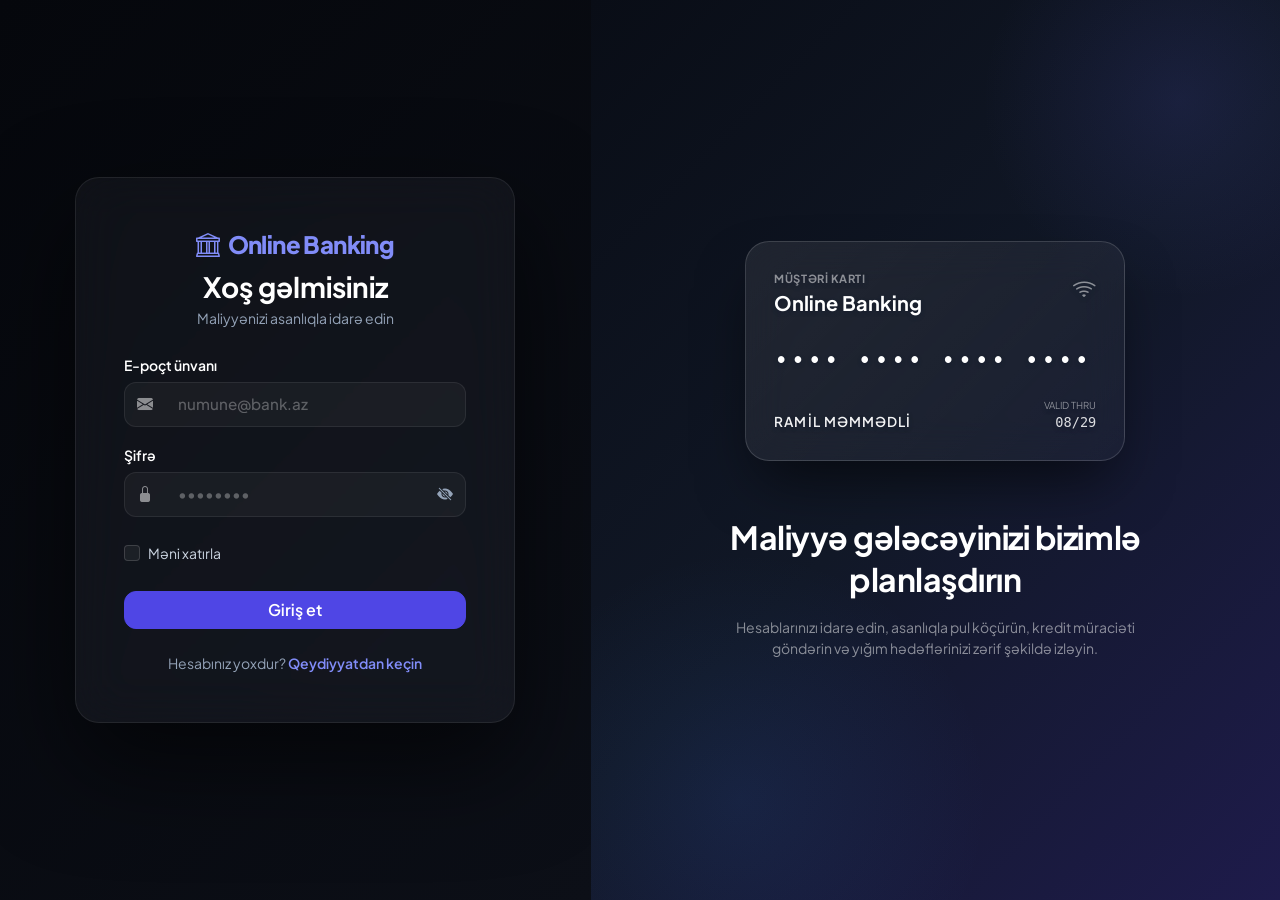
==== commit 3633be2f: "Improve banking features and update frontend UI" ====
--- a/Online Banking Frontend/accounts.html
+++ b/Online Banking Frontend/accounts.html
@@ -64,7 +64,7 @@
                 <div class="search-container flex-grow-1">
                     <!-- Placeholder search -->
                     <span class="search-icon">🔍</span>
-                    <input type="text" class="search-input" placeholder="Axtarış...">
+                    <input type="text" class="search-input" id="searchInput" placeholder="Axtarış...">
                 </div>
                 <div class="d-flex align-items-center gap-3">
                     <button class="btn btn-primary btn-sm px-3 py-2" data-bs-toggle="modal" data-bs-target="#createAccountModal" style="border-radius: 10px;">
@@ -77,7 +77,7 @@
             <!-- Header greeting & Filter -->
             <div class="d-flex flex-wrap justify-content-between align-items-center mb-4 gap-3">
                 <div>
-                    <h2 class="fw-bold text-dark mb-1">Hesablarım</h2>
+                    <h2 class="fw-bold text-white mb-1">Hesablarım</h2>
                     <p class="text-muted small mb-0">Bütün bank hesablarınızın siyahısı və balans idarəetməsi.</p>
                 </div>
                 <div class="d-flex align-items-center gap-2">
@@ -155,18 +155,18 @@
                         <!-- Account Number (Styled as a clean read-only block) -->
                         <div class="mb-3">
                             <label class="form-label text-muted small uppercase fw-bold" style="letter-spacing: 0.5px; font-size: 0.75rem;">Hesab Nömrəsi</label>
-                            <div class="d-flex align-items-center bg-light p-3 rounded-3" style="border: 1.5px solid var(--border-color);">
+                            <div class="d-flex align-items-center p-3 rounded-3" style="background: rgba(255, 255, 255, 0.04); border: 1.5px solid rgba(255, 255, 255, 0.08);">
                                 <span class="text-primary me-2"><i class="bi bi-credit-card"></i></span>
-                                <input type="text" class="form-control bg-transparent border-0 p-0 font-monospace fw-bold text-dark" id="depositAccountNumber" style="box-shadow: none; cursor: default; font-size: 0.95rem;" readonly>
+                                <input type="text" class="form-control bg-transparent border-0 p-0 font-monospace fw-bold text-white" id="depositAccountNumber" style="box-shadow: none; cursor: default; font-size: 0.95rem;" readonly>
                             </div>
                         </div>
                         
                         <!-- Amount Input with Icon & Quick Select -->
                         <div class="mb-3">
                             <label for="depositAmount" class="form-label text-muted small uppercase fw-bold" style="letter-spacing: 0.5px; font-size: 0.75rem;">Məbləğ (AZN)</label>
-                            <div class="input-group">
-                                <span class="input-group-text bg-transparent border-end-0 text-muted" style="border: 1.5px solid var(--border-color); border-radius: 12px 0 0 12px;">₼</span>
-                                <input type="number" step="0.01" min="0.01" class="form-control border-start-0" id="depositAmount" placeholder="0.00" style="border: 1.5px solid var(--border-color); border-radius: 0 12px 12px 0;" required>
+                            <div class="input-group input-group-unified">
+                                <span class="input-group-text text-muted">₼</span>
+                                <input type="number" step="0.01" min="0.01" class="form-control" id="depositAmount" placeholder="0.00" required>
                             </div>
                             
                             <!-- Quick amount choices -->
@@ -181,9 +181,9 @@
                         <!-- Description input -->
                         <div class="mb-4">
                             <label for="depositDescription" class="form-label text-muted small uppercase fw-bold" style="letter-spacing: 0.5px; font-size: 0.75rem;">Qeyd (İstəyə bağlı)</label>
-                            <div class="input-group">
-                                <span class="input-group-text bg-transparent border-end-0 text-muted" style="border: 1.5px solid var(--border-color); border-radius: 12px 0 0 12px;"><i class="bi bi-chat-left-text"></i></span>
-                                <input type="text" class="form-control border-start-0" id="depositDescription" placeholder="Məsələn: Balans artırma" style="border: 1.5px solid var(--border-color); border-radius: 0 12px 12px 0;">
+                            <div class="input-group input-group-unified">
+                                <span class="input-group-text text-muted"><i class="bi bi-chat-left-text"></i></span>
+                                <input type="text" class="form-control" id="depositDescription" placeholder="Məsələn: Balans artırma">
                             </div>
                         </div>
                         
--- a/Online Banking Frontend/css/style.css
+++ b/Online Banking Frontend/css/style.css
@@ -383,4 +383,545 @@
 
 .btn-primary:active {
     transform: translateY(0);
+}
+
+/* Premium Unified Input Groups (Solves Focus & Overlay Border Bugs) */
+.input-group-unified {
+    border: 1.5px solid var(--border-color) !important;
+    border-radius: 12px;
+    background-color: var(--bg-card);
+    transition: border-color 0.15s ease-in-out, box-shadow 0.15s ease-in-out;
+    overflow: hidden;
+}
+
+.input-group-unified .input-group-text {
+    border: none !important;
+    background-color: transparent !important;
+}
+
+.input-group-unified .form-control,
+.input-group-unified .form-select {
+    border: none !important;
+    background-color: transparent !important;
+    box-shadow: none !important;
+}
+
+.input-group-unified:focus-within {
+    border-color: var(--primary-indigo) !important;
+    box-shadow: 0 0 0 4px rgba(99, 102, 241, 0.1) !important;
+}
+
+/* Premium Split-Screen Authentication Layout */
+.auth-split-container {
+    display: flex;
+    min-height: 100vh;
+    width: 100vw;
+    overflow: hidden;
+}
+
+.auth-form-side {
+    flex: 1;
+    background-color: var(--bg-page);
+    background: radial-gradient(circle at top right, rgba(99, 102, 241, 0.04), transparent 40%),
+                radial-gradient(circle at bottom left, rgba(59, 130, 246, 0.04), transparent 40%),
+                var(--bg-page);
+}
+
+.auth-banner-side {
+    flex: 1.2;
+    background: linear-gradient(135deg, #090d16 0%, #111827 50%, #1e1b4b 100%);
+    position: relative;
+    overflow: hidden;
+}
+
+/* Visual Glow effects inside the banner */
+.auth-banner-glow-1 {
+    position: absolute;
+    width: 400px;
+    height: 400px;
+    border-radius: 50%;
+    background: radial-gradient(circle, rgba(99, 102, 241, 0.12) 0%, transparent 70%);
+    top: -100px;
+    right: -100px;
+}
+
+.auth-banner-glow-2 {
+    position: absolute;
+    width: 500px;
+    height: 500px;
+    border-radius: 50%;
+    background: radial-gradient(circle, rgba(59, 130, 246, 0.1) 0%, transparent 70%);
+    bottom: -150px;
+    left: -100px;
+}
+
+/* Frosted glass cards */
+.glass-auth-card {
+    background: rgba(255, 255, 255, 0.82) !important;
+    backdrop-filter: blur(18px) saturate(110%);
+    -webkit-backdrop-filter: blur(18px) saturate(110%);
+    border: 1px solid rgba(226, 232, 240, 0.6) !important;
+}
+
+.glass-card-mockup {
+    width: 380px;
+    height: 220px;
+    background: linear-gradient(135deg, rgba(255, 255, 255, 0.08) 0%, rgba(255, 255, 255, 0.03) 100%);
+    backdrop-filter: blur(20px);
+    -webkit-backdrop-filter: blur(20px);
+    border: 1px solid rgba(255, 255, 255, 0.15);
+    border-radius: 24px;
+    padding: 28px;
+    box-shadow: 0 30px 60px -15px rgba(0, 0, 0, 0.6);
+    color: #ffffff;
+    display: flex;
+    flex-direction: column;
+    justify-content: space-between;
+    text-shadow: 0 2px 4px rgba(15, 23, 42, 0.4);
+    position: relative;
+    z-index: 10;
+}
+
+.glass-card-chip {
+    width: 48px;
+    height: 38px;
+    background: linear-gradient(135deg, #f1f5f9 0%, #cbd5e1 100%);
+    border-radius: 8px;
+    box-shadow: inset 0 1px 2px rgba(255, 255, 255, 0.6);
+}
+
+.glass-card-number {
+    font-size: 1.45rem;
+    font-weight: 600;
+    letter-spacing: 0.12em;
+    font-family: 'Courier New', Courier, monospace;
+    margin: 24px 0 12px 0;
+}
+
+.glass-card-holder {
+    font-size: 0.85rem;
+    font-weight: 600;
+    text-transform: uppercase;
+    letter-spacing: 0.08em;
+    color: rgba(255, 255, 255, 0.95);
+}
+
+.glass-card-expiry {
+    font-size: 0.85rem;
+    font-weight: 500;
+    font-family: monospace;
+    color: rgba(255, 255, 255, 0.85);
+}
+
+@keyframes float {
+    0% {
+        transform: translateY(0px) rotate(2deg);
+    }
+    50% {
+        transform: translateY(-16px) rotate(-1deg);
+    }
+    100% {
+        transform: translateY(0px) rotate(2deg);
+    }
+}
+
+.floating-card {
+    animation: float 6s ease-in-out infinite;
+}
+
+/* Dark Glassmorphism Form styling */
+.auth-form-side {
+    background: linear-gradient(135deg, #05070c 0%, #0c0f17 100%) !important;
+}
+
+.glass-auth-card {
+    background: rgba(255, 255, 255, 0.04) !important;
+    backdrop-filter: blur(24px) saturate(120%);
+    -webkit-backdrop-filter: blur(24px) saturate(120%);
+    border: 1px solid rgba(255, 255, 255, 0.08) !important;
+    box-shadow: 0 40px 100px rgba(0, 0, 0, 0.6) !important;
+}
+
+.glass-auth-card h3,
+.glass-auth-card .form-label {
+    color: #ffffff !important;
+}
+
+.glass-auth-card .auth-brand {
+    color: #818cf8 !important; /* Lighter modern indigo */
+}
+
+.glass-auth-card .text-muted {
+    color: #94a3b8 !important;
+}
+
+.glass-auth-card a {
+    color: #818cf8 !important;
+}
+
+.glass-auth-card a:hover {
+    color: #a5b4fc !important;
+}
+
+/* Inputs styling inside dark glass card */
+.glass-auth-card .input-group-unified {
+    background-color: rgba(255, 255, 255, 0.04) !important;
+    border: 1.5px solid rgba(255, 255, 255, 0.08) !important;
+}
+
+.glass-auth-card .input-group-unified .form-control {
+    color: #ffffff !important;
+}
+
+.glass-auth-card .input-group-unified .form-control::placeholder {
+    color: rgba(255, 255, 255, 0.3) !important;
+}
+
+.glass-auth-card .input-group-unified .input-group-text i {
+    color: rgba(255, 255, 255, 0.5) !important;
+}
+
+.glass-auth-card .input-group-unified:focus-within {
+    border-color: #818cf8 !important;
+    box-shadow: 0 0 0 4px rgba(129, 140, 248, 0.15) !important;
+}
+
+.glass-auth-card .form-check-label {
+    color: #cbd5e1 !important;
+}
+
+.glass-auth-card .form-check-input {
+    background-color: rgba(255, 255, 255, 0.05);
+    border-color: rgba(255, 255, 255, 0.15);
+}
+
+.glass-auth-card .form-check-input:checked {
+    background-color: #4f46e5;
+    border-color: #4f46e5;
+}
+
+/* Premium Dark Theme for Logged-in Dashboard Pages */
+body.dashboard-body {
+    background-color: #05070c !important;
+    background: linear-gradient(135deg, #05070c 0%, #0c101b 50%, #171226 100%) !important;
+    color: #f8fafc !important;
+}
+
+.dashboard-body .main-content-wrapper {
+    background-color: transparent !important;
+    background: transparent !important;
+}
+
+/* Glassmorphic Dark Cards */
+.dashboard-body .card,
+.dashboard-body .invest-stat-card,
+.dashboard-body .wallet-card-panel {
+    background: rgba(255, 255, 255, 0.02) !important;
+    backdrop-filter: blur(20px) saturate(110%);
+    -webkit-backdrop-filter: blur(20px) saturate(110%);
+    border: 1px solid rgba(255, 255, 255, 0.06) !important;
+    color: #f1f5f9 !important;
+    box-shadow: 0 10px 30px -5px rgba(0, 0, 0, 0.35) !important;
+    transition: transform 0.3s cubic-bezier(0.4, 0, 0.2, 1), 
+                box-shadow 0.3s cubic-bezier(0.4, 0, 0.2, 1), 
+                border-color 0.3s ease !important;
+}
+
+.dashboard-body .card:hover,
+.dashboard-body .invest-stat-card:hover {
+    transform: translateY(-4px);
+    border-color: rgba(99, 102, 241, 0.2) !important;
+    box-shadow: 0 20px 40px -10px rgba(0, 0, 0, 0.5), 
+                0 0 15px rgba(99, 102, 241, 0.05) !important;
+}
+
+/* Text and Titles */
+.dashboard-body h1,
+.dashboard-body h2,
+.dashboard-body h3,
+.dashboard-body h4,
+.dashboard-body h5,
+.dashboard-body h6,
+.dashboard-body .card-title,
+.dashboard-body .stat-value,
+.dashboard-body .text-dark,
+.dashboard-body .modal-title {
+    color: #ffffff !important;
+}
+
+.dashboard-body .text-muted,
+.dashboard-body .stat-header {
+    color: #94a3b8 !important;
+}
+
+.dashboard-body .text-white-50 {
+    color: rgba(255, 255, 255, 0.55) !important;
+}
+
+/* Sleek Tables inside Dark Theme */
+.dashboard-body .table {
+    color: #cbd5e1 !important;
+}
+
+.dashboard-body .table {
+    --bs-table-bg: transparent !important;
+    --bs-table-hover-bg: rgba(255, 255, 255, 0.03) !important;
+    --bs-table-hover-color: #ffffff !important;
+    color: #cbd5e1 !important;
+    background-color: transparent !important;
+}
+
+.dashboard-body .table > :not(caption) > * > * {
+    background-color: transparent !important;
+    color: #cbd5e1 !important;
+    border-bottom-color: rgba(255, 255, 255, 0.06) !important;
+}
+
+.dashboard-body .table th {
+    color: #94a3b8 !important;
+    border-bottom: 2px solid rgba(255, 255, 255, 0.08) !important;
+    font-size: 0.8rem;
+    letter-spacing: 0.08em;
+    background-color: transparent !important;
+}
+
+.dashboard-body .table td {
+    border-bottom: 1px solid rgba(255, 255, 255, 0.05) !important;
+    font-size: 0.9rem;
+    background-color: transparent !important;
+}
+
+.dashboard-body .table tbody tr {
+    transition: background-color 0.2s ease !important;
+}
+
+.dashboard-body .table tbody tr:hover td {
+    background-color: rgba(255, 255, 255, 0.03) !important;
+    color: #ffffff !important;
+}
+
+.dashboard-body .form-label {
+    color: #cbd5e1 !important;
+}
+
+.dashboard-body .form-control,
+.dashboard-body .form-select {
+    background-color: rgba(255, 255, 255, 0.03) !important;
+    border: 1.5px solid rgba(255, 255, 255, 0.08) !important;
+    color: #ffffff !important;
+    transition: all 0.2s ease;
+}
+
+.dashboard-body .form-select {
+    background-image: url("data:image/svg+xml,%3csvg xmlns='http://www.w3.org/2000/svg' viewBox='0 0 16 16'%3e%3cpath fill='none' stroke='%2394a3b8' stroke-linecap='round' stroke-linejoin='round' stroke-width='2' d='m2 5 6 6 6-6'/%3e%3c/svg%3e") !important;
+    background-repeat: no-repeat !important;
+    background-position: right 0.75rem center !important;
+    background-size: 16px 12px !important;
+    padding-right: 2.25rem !important;
+}
+
+.dashboard-body select option {
+    background-color: #0d111c !important;
+    color: #f1f5f9 !important;
+    padding: 10px 12px !important;
+}
+
+.dashboard-body .form-control::placeholder {
+    color: rgba(255, 255, 255, 0.45) !important;
+}
+
+.dashboard-body .form-control:focus,
+.dashboard-body .form-select:focus {
+    border-color: #818cf8 !important;
+    box-shadow: 0 0 0 4px rgba(129, 140, 248, 0.15) !important;
+    background-color: rgba(255, 255, 255, 0.05) !important;
+    color: #ffffff !important;
+}
+
+.dashboard-body .text-dark {
+    color: #f1f5f9 !important;
+}
+
+.dashboard-body .text-muted {
+    color: #94a3b8 !important;
+}
+
+.dashboard-body .bg-light {
+    background-color: rgba(255, 255, 255, 0.04) !important;
+    border-color: rgba(255, 255, 255, 0.08) !important;
+    color: #f1f5f9 !important;
+}
+
+.dashboard-body .segment-toggle-container {
+    background: rgba(255, 255, 255, 0.04) !important;
+    border: 1px solid rgba(255, 255, 255, 0.08) !important;
+    border-radius: 12px !important;
+    padding: 4px !important;
+}
+
+.dashboard-body .segment-toggle-btn {
+    border-radius: 8px !important;
+    font-size: 0.85rem !important;
+    font-weight: 500 !important;
+    color: #94a3b8 !important;
+    background: transparent !important;
+    border: none !important;
+    transition: all 0.2s ease !important;
+}
+
+.dashboard-body .segment-toggle-btn.active {
+    background: #4f46e5 !important;
+    color: #ffffff !important;
+    font-weight: 600 !important;
+    box-shadow: 0 4px 12px rgba(79, 70, 229, 0.35) !important;
+}
+
+.dashboard-body .badge {
+    border-radius: 8px;
+    padding: 6px 10px;
+    font-weight: 600;
+}
+
+.dashboard-body .bg-secondary {
+    background-color: rgba(255, 255, 255, 0.08) !important;
+    color: #cbd5e1 !important;
+    border: 1px solid rgba(255, 255, 255, 0.05);
+}
+
+.dashboard-body .input-group-unified {
+    background-color: rgba(255, 255, 255, 0.03) !important;
+    border: 1.5px solid rgba(255, 255, 255, 0.08) !important;
+}
+
+.dashboard-body .input-group-unified .form-control,
+.dashboard-body .input-group-unified .form-select {
+    background-color: transparent !important;
+    border: none !important;
+    color: #ffffff !important;
+}
+
+.dashboard-body .input-group-unified .form-select {
+    background-image: url("data:image/svg+xml,%3csvg xmlns='http://www.w3.org/2000/svg' viewBox='0 0 16 16'%3e%3cpath fill='none' stroke='%2394a3b8' stroke-linecap='round' stroke-linejoin='round' stroke-width='2' d='m2 5 6 6 6-6'/%3e%3c/svg%3e") !important;
+    background-repeat: no-repeat !important;
+    background-position: right 0.75rem center !important;
+    background-size: 16px 12px !important;
+    padding-right: 2.25rem !important;
+}
+
+.dashboard-body .input-group-unified .input-group-text {
+    background-color: transparent !important;
+    border: none !important;
+    color: rgba(255, 255, 255, 0.5) !important;
+}
+
+.dashboard-body .input-group-unified:focus-within {
+    border-color: #818cf8 !important;
+    box-shadow: 0 0 0 4px rgba(129, 140, 248, 0.15) !important;
+}
+
+/* Sleek Scrollbars globally for tünd mövzu */
+::-webkit-scrollbar {
+    width: 6px;
+    height: 6px;
+}
+::-webkit-scrollbar-track {
+    background: transparent;
+}
+::-webkit-scrollbar-thumb {
+    background: rgba(255, 255, 255, 0.15);
+    border-radius: 10px;
+}
+::-webkit-scrollbar-thumb:hover {
+    background: rgba(255, 255, 255, 0.3);
+}
+
+/* Custom indicator bar inside sidebar navigation */
+.invest-sidebar .nav-link {
+    position: relative;
+    overflow: hidden;
+}
+
+.invest-sidebar .nav-link.active::before {
+    content: '';
+    position: absolute;
+    left: 0;
+    top: 25%;
+    height: 50%;
+    width: 4px;
+    background-color: #ffffff;
+    border-radius: 2px;
+}
+
+/* Glassmorphism Modals for Dashboard */
+.dashboard-body .modal-content {
+    backdrop-filter: blur(24px) saturate(120%);
+    -webkit-backdrop-filter: blur(24px) saturate(120%);
+    background-color: rgba(13, 17, 28, 0.92) !important;
+    border: 1px solid rgba(255, 255, 255, 0.08) !important;
+    color: #f1f5f9 !important;
+    box-shadow: 0 30px 70px rgba(0, 0, 0, 0.7) !important;
+}
+
+.dashboard-body .modal-header {
+    border-bottom: 1px solid rgba(255, 255, 255, 0.05) !important;
+}
+
+.dashboard-body .modal-footer {
+    border-top: 1px solid rgba(255, 255, 255, 0.05) !important;
+}
+
+.dashboard-body .btn-close {
+    filter: invert(1) grayscale(1) brightness(2);
+}
+
+/* Glowing Neon effects for Sidebar Active Menu and credit card (Design 3 style) */
+.dashboard-body .invest-sidebar .nav-link.active {
+    background-color: rgba(99, 102, 241, 0.15) !important;
+    color: #ffffff !important;
+    border: 1px solid rgba(99, 102, 241, 0.3) !important;
+    box-shadow: 0 0 15px rgba(99, 102, 241, 0.25) !important;
+}
+
+.dashboard-body .glass-card-mockup {
+    background: linear-gradient(135deg, rgba(255, 255, 255, 0.1) 0%, rgba(255, 255, 255, 0.03) 100%) !important;
+    box-shadow: 0 20px 50px rgba(0, 0, 0, 0.5), 
+                0 0 40px rgba(99, 102, 241, 0.15) !important;
+    border: 1px solid rgba(255, 255, 255, 0.15) !important;
+}
+
+.dashboard-body .search-container .search-input {
+    background-color: rgba(255, 255, 255, 0.03) !important;
+    border: 1.5px solid rgba(255, 255, 255, 0.06) !important;
+    color: #ffffff !important;
+}
+
+.dashboard-body .search-container .search-input:focus {
+    border-color: #818cf8 !important;
+    box-shadow: 0 0 10px rgba(129, 140, 248, 0.2) !important;
+    background-color: rgba(255, 255, 255, 0.05) !important;
+}
+
+.account-list-row:hover {
+    transform: translateY(-2px);
+    background: rgba(255, 255, 255, 0.04) !important;
+    border-color: rgba(129, 140, 248, 0.3) !important;
+}
+
+.dashboard-body .nav-tabs {
+    border-bottom: 1px solid rgba(255, 255, 255, 0.08) !important;
+}
+
+.dashboard-body .nav-tabs .nav-link {
+    color: #94a3b8 !important;
+    background: transparent !important;
+    border: none !important;
+    border-radius: 8px !important;
+    padding: 10px 18px !important;
+    transition: all 0.2s ease !important;
+}
+
+.dashboard-body .nav-tabs .nav-link.active {
+    color: #ffffff !important;
+    background: rgba(99, 102, 241, 0.25) !important;
+    border: 1px solid rgba(129, 140, 248, 0.3) !important;
 }
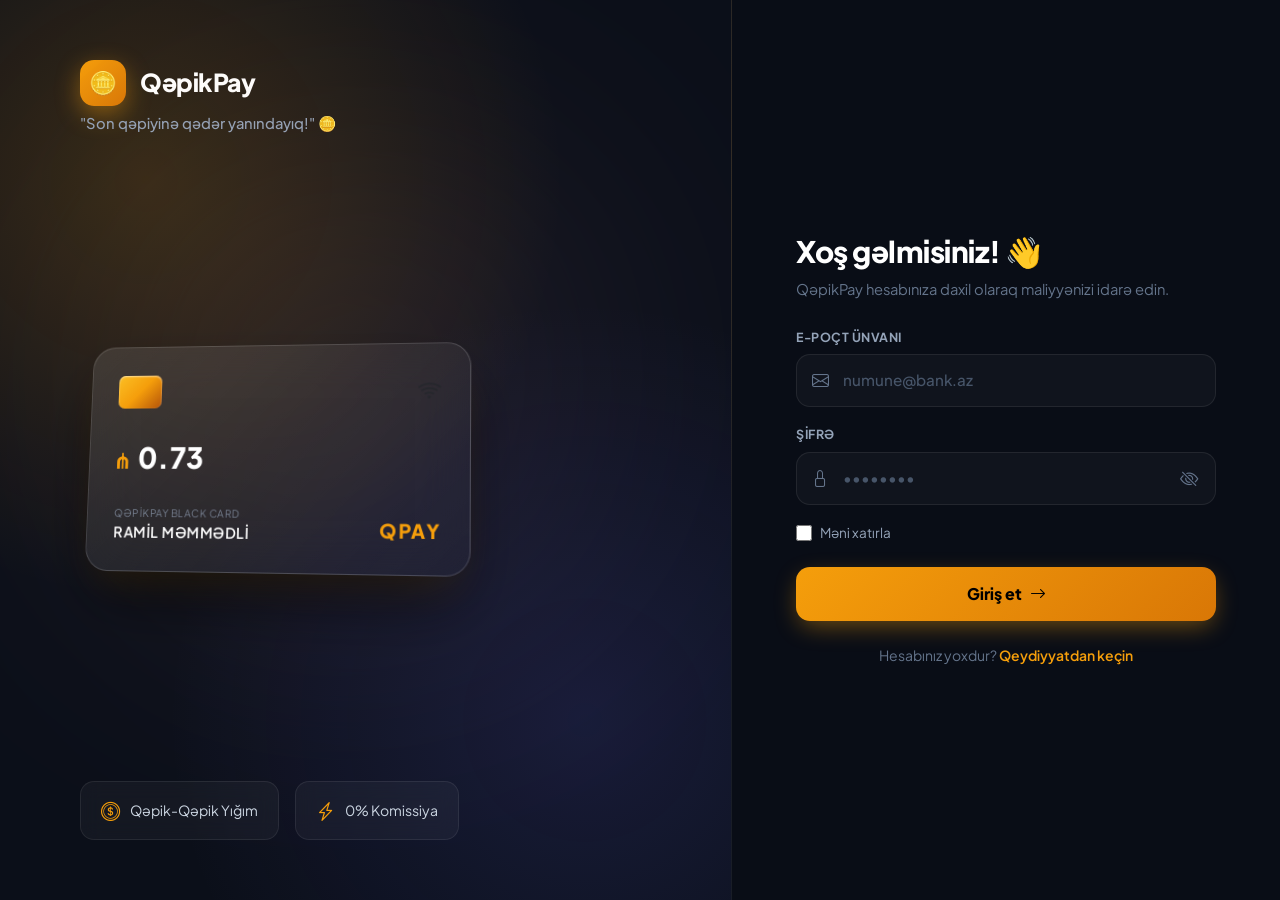
==== commit d82c4b66: "Rebrand to QepikPay with modern luxury fintech theme, new split-screen auth, and virtual jar savings" ====
--- a/Online Banking Frontend/accounts.html
+++ b/Online Banking Frontend/accounts.html
@@ -3,7 +3,7 @@
 <head>
     <meta charset="UTF-8">
     <meta name="viewport" content="width=device-width, initial-scale=1.0">
-    <title>Hesablarım | Online Banking</title>
+    <title>QəpikPay | Hesablarım</title>
     <link href="https://cdn.jsdelivr.net/npm/bootstrap@5.3.3/dist/css/bootstrap.min.css" rel="stylesheet">
     <link href="css/style.css" rel="stylesheet">
     <link rel="stylesheet" href="https://cdn.jsdelivr.net/npm/bootstrap-icons@1.11.3/font/bootstrap-icons.css">
@@ -11,15 +11,19 @@
 <body class="dashboard-body">
 
     <div class="d-flex">
-        <!-- Online Banking Dark Sidebar (Fixed Width) -->
+        <!-- QəpikPay Dark Sidebar (Fixed Width) -->
         <div class="invest-sidebar">
             <div>
                 <div class="sidebar-logo mb-4">
-                    <i class="bi bi-bank"></i> Online Banking
+                    <div class="sidebar-brand-icon">🪙</div>
+                    <div class="d-flex flex-column">
+                        <span style="font-weight: 800; font-size: 1.25rem; letter-spacing: -0.5px; color: #fff;">QəpikPay</span>
+                        <span style="font-size: 0.65rem; color: #f59e0b; font-weight: 600; letter-spacing: 0.2px;">"Son qəpiyinə qədər!"</span>
+                    </div>
                 </div>
                 <ul class="nav flex-column">
                     <li class="nav-item">
-                        <a class="nav-link" href="dashboard.html"><i class="bi bi-speedometer2"></i> Dashboard</a>
+                        <a class="nav-link" href="dashboard.html"><i class="bi bi-speedometer2"></i> İdarəetmə Paneli</a>
                     </li>
                     <li class="nav-item" id="navAccounts">
                         <a class="nav-link active" href="accounts.html"><i class="bi bi-credit-card"></i> Hesablarım</a>
@@ -38,6 +42,9 @@
                     </li>
                     <li class="nav-item" id="navBalanceAlert">
                         <a class="nav-link" href="balance-alert.html"><i class="bi bi-exclamation-triangle"></i> Balans Xəbərdarlığı</a>
+                    </li>
+                    <li class="nav-item" id="navSavingsGoal">
+                        <a class="nav-link" href="savings-goal.html"><i class="bi bi-bullseye"></i> Yığım Hədəfi</a>
                     </li>
                     <li class="nav-item" id="adminLinkWrapper" style="display:none;">
                         <a class="nav-link text-warning" href="admin.html"><i class="bi bi-gear"></i> Admin Panel</a>
--- a/Online Banking Frontend/css/style.css
+++ b/Online Banking Frontend/css/style.css
@@ -125,34 +125,47 @@
     border-left: 3px solid var(--primary-indigo);
 }
 
-/* InvestBank Specific Sidebar (Dark Theme matching dashboard.html layout) */
+/* QəpikPay Specific Sidebar (Dark Theme matching layout) */
 .invest-sidebar {
     width: 260px;
     min-width: 260px;
-    background-color: #0f172a;
+    background-color: #090d16;
     color: #cbd5e1;
     min-height: 100vh;
     display: flex;
     flex-direction: column;
     justify-content: space-between;
     padding: 24px;
-    border-right: 1px solid rgba(255, 255, 255, 0.05);
+    border-right: 1px solid rgba(255, 255, 255, 0.06);
 }
 
 .invest-sidebar .sidebar-logo {
-    font-size: 1.35rem;
+    font-size: 1.25rem;
     font-weight: 800;
     color: #ffffff;
     display: flex;
     align-items: center;
-    gap: 10px;
+    gap: 12px;
     letter-spacing: -0.025em;
+}
+
+.sidebar-brand-icon {
+    width: 40px;
+    height: 40px;
+    min-width: 40px;
+    background: linear-gradient(135deg, #f59e0b, #d97706);
+    border-radius: 12px;
+    display: flex;
+    align-items: center;
+    justify-content: center;
+    font-size: 1.25rem;
+    box-shadow: 0 6px 18px rgba(245, 158, 11, 0.4);
 }
 
 .invest-sidebar .nav-link {
     color: #94a3b8;
-    padding: 10px 14px;
-    border-radius: 10px;
+    padding: 11px 16px;
+    border-radius: 12px;
     margin-bottom: 6px;
     font-weight: 500;
     display: flex;
@@ -171,9 +184,10 @@
 }
 
 .invest-sidebar .nav-link.active {
-    color: #ffffff;
-    background-color: var(--accent-color);
-    font-weight: 600;
+    color: #000000;
+    background: linear-gradient(135deg, #f59e0b 0%, #d97706 100%);
+    font-weight: 700;
+    box-shadow: 0 4px 16px rgba(245, 158, 11, 0.35);
 }
 
 .invest-sidebar .sidebar-profile-card {
@@ -183,13 +197,13 @@
     padding: 14px;
     background-color: rgba(255, 255, 255, 0.03);
     border: 1px solid rgba(255, 255, 255, 0.06);
-    border-radius: 12px;
+    border-radius: 14px;
     margin-top: auto;
     transition: background-color 0.2s ease;
 }
 
 .invest-sidebar .sidebar-profile-card:hover {
-    background-color: rgba(255, 255, 255, 0.05);
+    background-color: rgba(255, 255, 255, 0.06);
 }
 
 .invest-sidebar .profile-avatar {
@@ -197,12 +211,13 @@
     height: 40px;
     min-width: 40px;
     border-radius: 50%;
-    background-color: var(--accent-color);
-    color: #ffffff;
+    background: linear-gradient(135deg, #f59e0b, #d97706);
+    color: #000000;
     display: flex;
     align-items: center;
     justify-content: center;
-    font-weight: 700;
+    font-weight: 800;
+    box-shadow: 0 4px 12px rgba(245, 158, 11, 0.3);
 }
 
 .invest-sidebar .profile-info {
@@ -874,12 +889,13 @@
     filter: invert(1) grayscale(1) brightness(2);
 }
 
-/* Glowing Neon effects for Sidebar Active Menu and credit card (Design 3 style) */
+/* Glowing Gold effects for Sidebar Active Menu and credit card */
 .dashboard-body .invest-sidebar .nav-link.active {
-    background-color: rgba(99, 102, 241, 0.15) !important;
-    color: #ffffff !important;
-    border: 1px solid rgba(99, 102, 241, 0.3) !important;
-    box-shadow: 0 0 15px rgba(99, 102, 241, 0.25) !important;
+    background: linear-gradient(135deg, #f59e0b 0%, #d97706 100%) !important;
+    color: #000000 !important;
+    font-weight: 700 !important;
+    border: 1px solid rgba(245, 158, 11, 0.4) !important;
+    box-shadow: 0 4px 18px rgba(245, 158, 11, 0.35) !important;
 }
 
 .dashboard-body .glass-card-mockup {
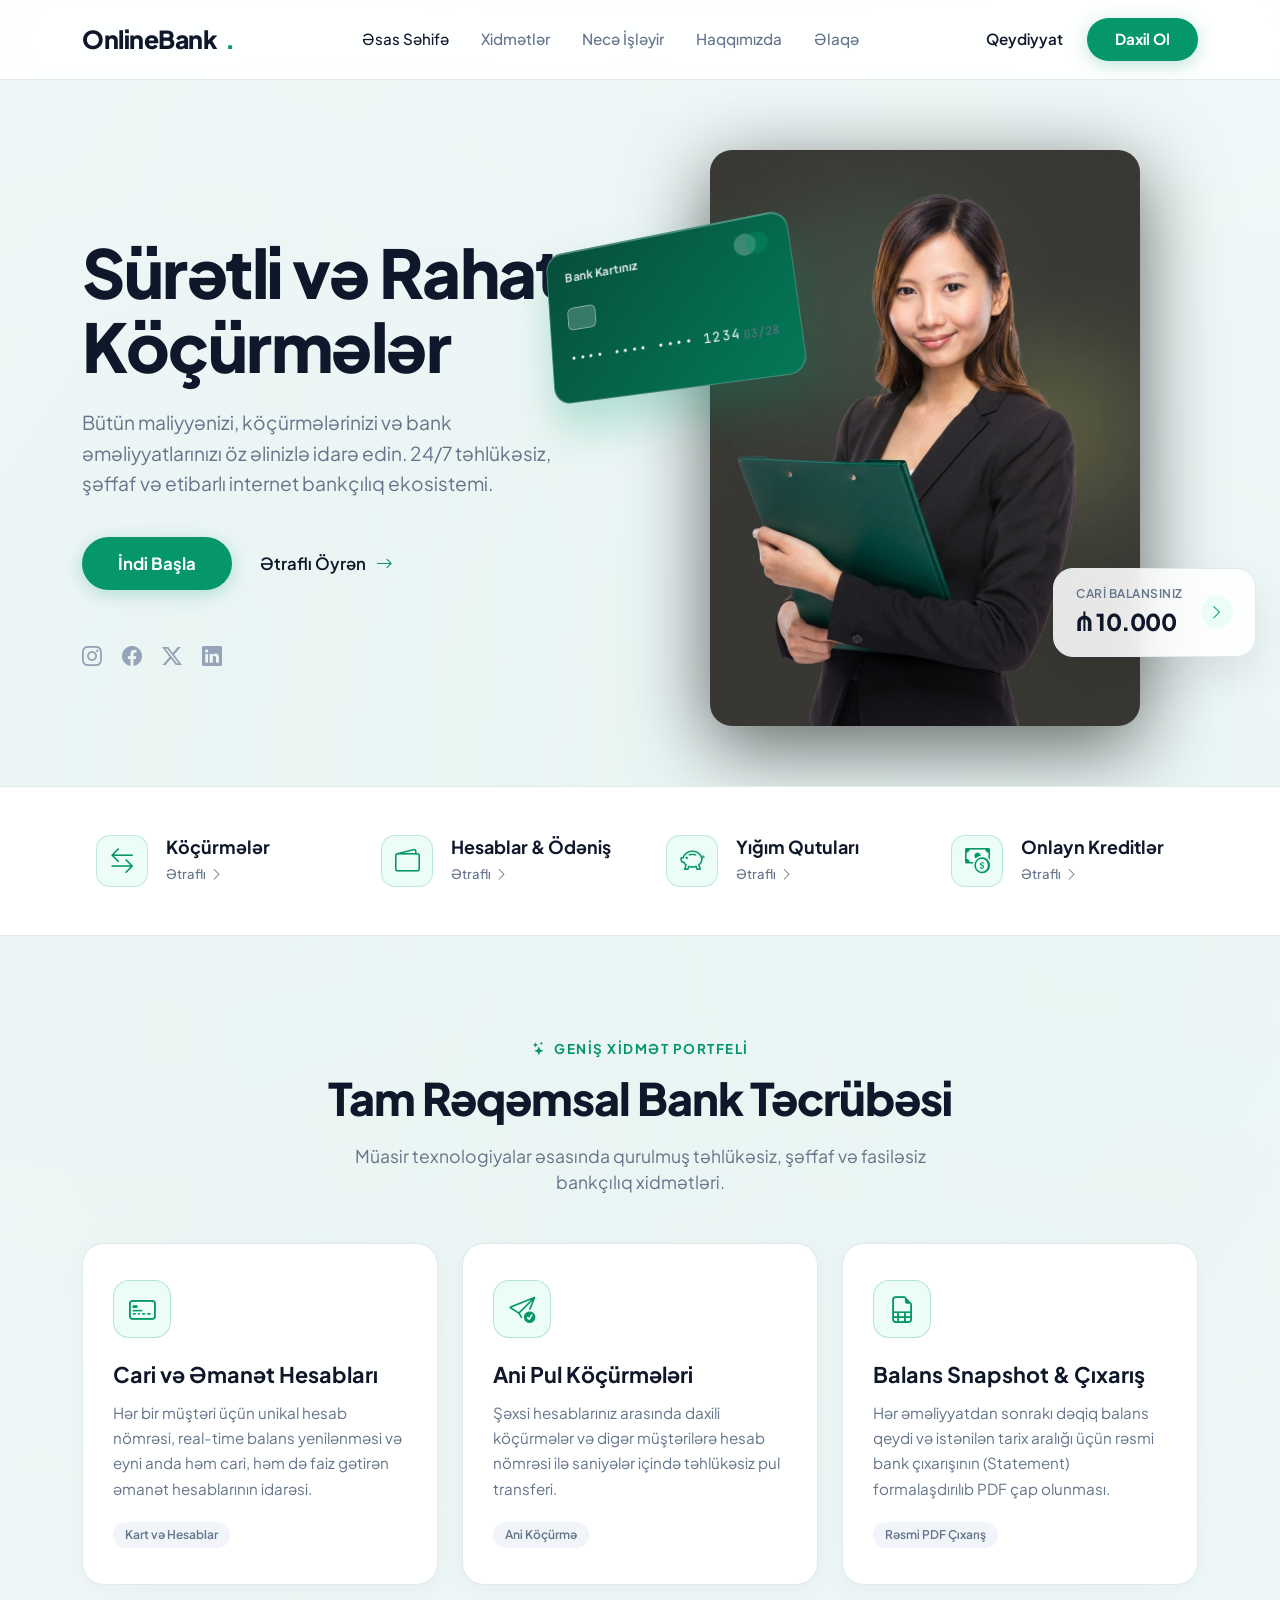
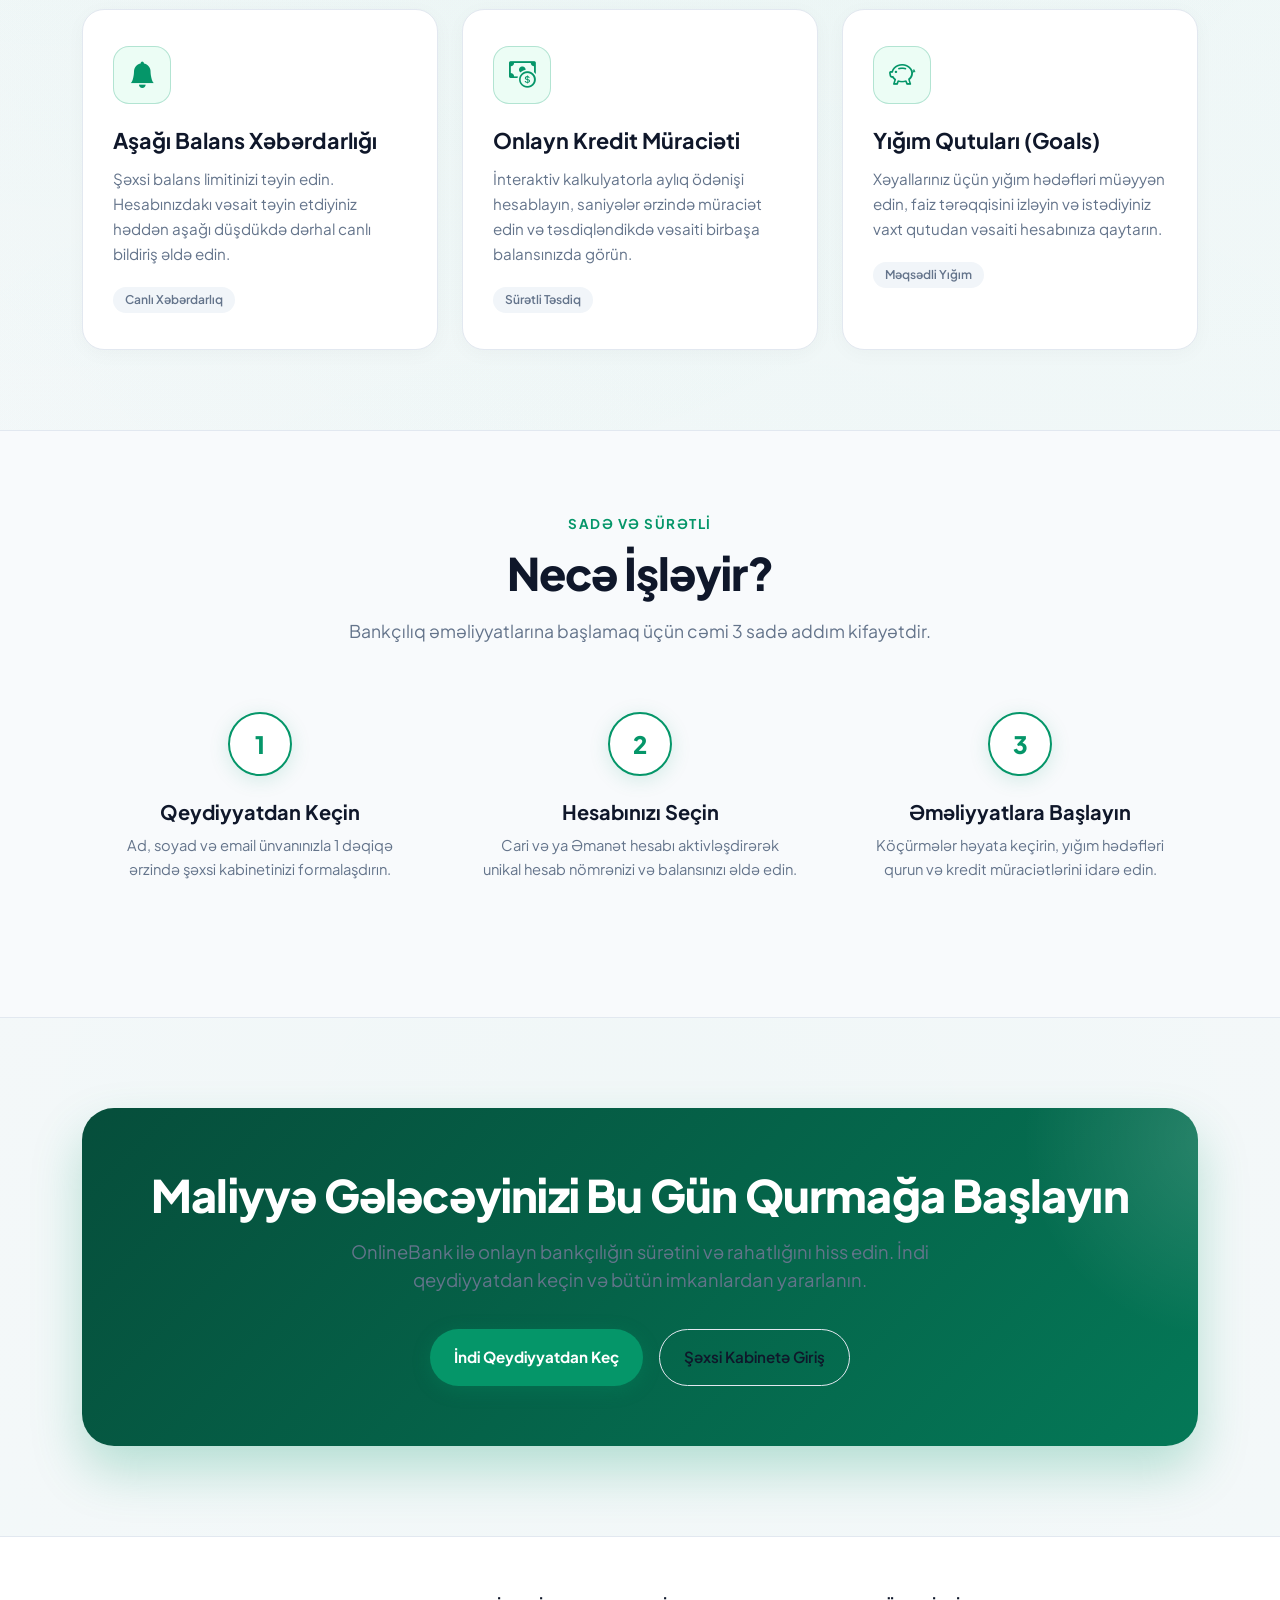
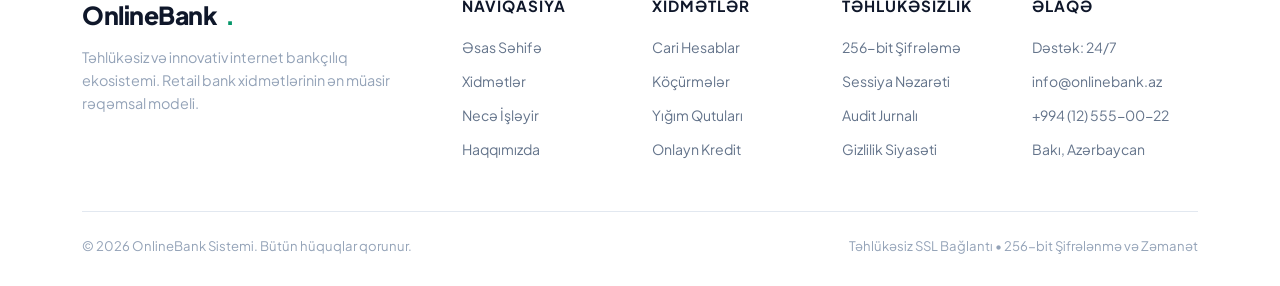
==== commit b95bf01a: "UI redesign across all pages, add savings goal feature and images" ====
--- a/Online Banking Frontend/accounts.html
+++ b/Online Banking Frontend/accounts.html
@@ -3,210 +3,395 @@
 <head>
     <meta charset="UTF-8">
     <meta name="viewport" content="width=device-width, initial-scale=1.0">
-    <title>QəpikPay | Hesablarım</title>
+    <title>OnlineBank | Hesablarım və Kartlarım</title>
+
+    <!-- Google Fonts: Plus Jakarta Sans & JetBrains Mono -->
+    <link rel="preconnect" href="https://fonts.googleapis.com">
+    <link rel="preconnect" href="https://fonts.gstatic.com" crossorigin>
+    <link href="https://fonts.googleapis.com/css2?family=JetBrains+Mono:wght@400;600;700&family=Plus+Jakarta+Sans:wght@300;400;500;600;700;800&display=swap" rel="stylesheet">
+
+    <!-- Bootstrap 5 CSS -->
     <link href="https://cdn.jsdelivr.net/npm/bootstrap@5.3.3/dist/css/bootstrap.min.css" rel="stylesheet">
-    <link href="css/style.css" rel="stylesheet">
+    
+    <!-- Bootstrap Icons -->
     <link rel="stylesheet" href="https://cdn.jsdelivr.net/npm/bootstrap-icons@1.11.3/font/bootstrap-icons.css">
+
+    <!-- Unified Project Stylesheet -->
+    <link rel="stylesheet" href="css/style.css">
 </head>
 <body class="dashboard-body">
 
-    <div class="d-flex">
-        <!-- QəpikPay Dark Sidebar (Fixed Width) -->
-        <div class="invest-sidebar">
+    <!-- ======================================================================
+         1. LEFT SIDEBAR NAVIGATION (Zentro Structure)
+         ====================================================================== -->
+    <aside class="dash-sidebar" id="dashSidebar">
+        <div>
+            <!-- Brand Logo -->
+            <a href="dashboard.html" class="sidebar-brand">
+                <div class="brand-icon-box">
+                    <i class="bi bi-shield-check"></i>
+                </div>
+                <span>OnlineBank</span>
+            </a>
+
+            <!-- Section 1: Əsas Menyu -->
+            <div class="sidebar-section-title">ƏSAS MENYU</div>
+            <ul class="sidebar-nav">
+                <li>
+                    <a href="dashboard.html" class="sidebar-link">
+                        <i class="bi bi-grid-fill"></i>
+                        <span>İdarəetmə Paneli</span>
+                    </a>
+                </li>
+                <li>
+                    <a href="transfer.html" class="sidebar-link">
+                        <i class="bi bi-arrow-left-right"></i>
+                        <span>Köçürmələr</span>
+                    </a>
+                </li>
+                <li>
+                    <a href="transactions.html" class="sidebar-link">
+                        <i class="bi bi-clock-history"></i>
+                        <span>Əməliyyatlar</span>
+                    </a>
+                </li>
+                <li>
+                    <a href="accounts.html" class="sidebar-link active">
+                        <i class="bi bi-credit-card-2-front"></i>
+                        <span>Kartlar & Hesablar</span>
+                    </a>
+                </li>
+            </ul>
+
+            <!-- Section 2: Dəstək & Xidmətlər -->
+            <div class="sidebar-section-title mt-4">XİDMƏTLƏR & DƏSTƏK</div>
+            <ul class="sidebar-nav">
+                <li>
+                    <a href="loans.html" class="sidebar-link">
+                        <i class="bi bi-bank"></i>
+                        <span>Kreditlər</span>
+                    </a>
+                </li>
+                <li>
+                    <a href="savings-goal.html" class="sidebar-link">
+                        <i class="bi bi-piggy-bank"></i>
+                        <span>Yığım Qutuları</span>
+                    </a>
+                </li>
+                <li>
+                    <a href="notifications.html" class="sidebar-link">
+                        <i class="bi bi-bell"></i>
+                        <span>Bildirişlər</span>
+                        <span class="badge-nav" id="sidebarNotificationBadge" style="display: none;">0</span>
+                    </a>
+                </li>
+                <li id="adminNavWrapper" style="display: none;">
+                    <a href="admin.html" class="sidebar-link text-warning">
+                        <i class="bi bi-shield-lock"></i>
+                        <span>Admin Paneli</span>
+                    </a>
+                </li>
+            </ul>
+        </div>
+
+        <!-- Sidebar Footer -->
+        <div class="sidebar-footer">
+            <a href="balance-alert.html" class="sidebar-link">
+                <i class="bi bi-gear"></i>
+                <span>Tənzimləmələr</span>
+            </a>
+            <a href="#" class="sidebar-link text-danger" id="dashLogoutBtn">
+                <i class="bi bi-box-arrow-right"></i>
+                <span>Çıxış</span>
+            </a>
+        </div>
+    </aside>
+
+    <!-- ======================================================================
+         2. MAIN CONTENT AREA: MY ACCOUNTS & CARDS
+         ====================================================================== -->
+    <main class="dash-main">
+
+        <!-- Topbar Toolbar -->
+        <header class="dash-topbar">
+            <!-- Header Title (Matching Screenshot: My Accounts) -->
             <div>
-                <div class="sidebar-logo mb-4">
-                    <div class="sidebar-brand-icon">🪙</div>
-                    <div class="d-flex flex-column">
-                        <span style="font-weight: 800; font-size: 1.25rem; letter-spacing: -0.5px; color: #fff;">QəpikPay</span>
-                        <span style="font-size: 0.65rem; color: #f59e0b; font-weight: 600; letter-spacing: 0.2px;">"Son qəpiyinə qədər!"</span>
-                    </div>
-                </div>
-                <ul class="nav flex-column">
-                    <li class="nav-item">
-                        <a class="nav-link" href="dashboard.html"><i class="bi bi-speedometer2"></i> İdarəetmə Paneli</a>
-                    </li>
-                    <li class="nav-item" id="navAccounts">
-                        <a class="nav-link active" href="accounts.html"><i class="bi bi-credit-card"></i> Hesablarım</a>
-                    </li>
-                    <li class="nav-item" id="navTransfer">
-                        <a class="nav-link" href="transfer.html"><i class="bi bi-arrow-left-right"></i> Köçürmə</a>
-                    </li>
-                    <li class="nav-item" id="navTransactions">
-                        <a class="nav-link" href="transactions.html"><i class="bi bi-clock-history"></i> Əməliyyatlar</a>
-                    </li>
-                    <li class="nav-item" id="navLoans">
-                        <a class="nav-link" href="loans.html"><i class="bi bi-cash-coin"></i> Kreditlər</a>
-                    </li>
-                    <li class="nav-item" id="navNotifications">
-                        <a class="nav-link" href="notifications.html"><i class="bi bi-bell"></i> Bildirişlər</a>
-                    </li>
-                    <li class="nav-item" id="navBalanceAlert">
-                        <a class="nav-link" href="balance-alert.html"><i class="bi bi-exclamation-triangle"></i> Balans Xəbərdarlığı</a>
-                    </li>
-                    <li class="nav-item" id="navSavingsGoal">
-                        <a class="nav-link" href="savings-goal.html"><i class="bi bi-bullseye"></i> Yığım Hədəfi</a>
-                    </li>
-                    <li class="nav-item" id="adminLinkWrapper" style="display:none;">
-                        <a class="nav-link text-warning" href="admin.html"><i class="bi bi-gear"></i> Admin Panel</a>
-                    </li>
-                </ul>
-            </div>
-            
-            <!-- Sidebar profile details -->
-            <div class="sidebar-profile-card">
-                <div class="profile-avatar" id="sidebarAvatar">U</div>
-                <div class="profile-info">
-                    <div class="profile-name" id="sidebarName">İstifadəçi</div>
-                    <div class="profile-sub" id="sidebarRole">Müştəri</div>
-                    <a href="accounts.html" class="profile-link text-decoration-none mt-1 d-block" style="font-size: 0.7rem; color: var(--accent-color); font-weight: 600;">Hesablarımı İdarə et →</a>
-                </div>
-            </div>
-        </div>
-
-        <!-- Flex Main Content Area -->
-        <div class="flex-grow-1 main-content-wrapper">
-            
-            <!-- Top Row: Notifications & Logout -->
-            <div class="d-flex justify-content-between align-items-center mb-4">
-                <div class="search-container flex-grow-1">
-                    <!-- Placeholder search -->
-                    <span class="search-icon">🔍</span>
-                    <input type="text" class="search-input" id="searchInput" placeholder="Axtarış...">
-                </div>
-                <div class="d-flex align-items-center gap-3">
-                    <button class="btn btn-primary btn-sm px-3 py-2" data-bs-toggle="modal" data-bs-target="#createAccountModal" style="border-radius: 10px;">
-                        <i class="bi bi-plus-lg"></i> Yeni Hesab Aç
-                    </button>
-                    <button class="btn btn-outline-danger btn-sm px-3 py-2" id="logoutBtn" style="border-radius: 10px;">Çıxış</button>
-                </div>
-            </div>
-
-            <!-- Header greeting & Filter -->
-            <div class="d-flex flex-wrap justify-content-between align-items-center mb-4 gap-3">
-                <div>
-                    <h2 class="fw-bold text-white mb-1">Hesablarım</h2>
-                    <p class="text-muted small mb-0">Bütün bank hesablarınızın siyahısı və balans idarəetməsi.</p>
-                </div>
-                <div class="d-flex align-items-center gap-2">
-                    <label for="accountTypeFilter" class="small fw-semibold text-muted text-nowrap mb-0">Hesab Növü:</label>
-                    <select class="form-select form-select-sm" id="accountTypeFilter" style="border-radius: 10px; width: 160px; padding: 6px 12px; font-weight: 500;">
-                        <option value="all">Bütün növlər</option>
-                        <option value="0">Əmanət</option>
-                        <option value="1">Cari</option>
-                    </select>
-                </div>
-            </div>
-
-            <!-- Alert box for system errors -->
-            <div id="errorBox" class="alert alert-danger d-none" role="alert" style="border-radius: 12px;"></div>
-
-            <!-- Main dynamic wrapper -->
-            <div id="accountsContainer" class="row g-3">
-                <!-- Hesablar bura JS ilə əlavə olunacaq -->
-            </div>
-
-            <!-- Empty state wrapper -->
-            <div id="emptyState" class="text-center text-muted py-5 d-none">
-                <div class="mb-3" style="font-size: 3rem; opacity: 0.6;"><i class="bi bi-credit-card-2-front"></i></div>
-                <p class="fs-5 fw-semibold mb-1">Hələ heç bir hesabınız yoxdur.</p>
-                <p class="small text-muted mb-3">Yeni hesab yaradaraq əməliyyatlara başlayın.</p>
-                <button class="btn btn-primary btn-sm px-4 py-2" data-bs-toggle="modal" data-bs-target="#createAccountModal" style="border-radius: 10px;">
-                    İlk Hesabınızı Açın
+                <h1 class="h4 fw-bold text-white mb-1">Hesablarım və Kartlarım (My Accounts)</h1>
+                <p class="text-muted small mb-0">Bütün maliyyə hesablarınızı və kartlarınızı vahid mərkəzdən idarə edin.</p>
+            </div>
+
+            <!-- Right Actions -->
+            <div class="topbar-actions">
+                <!-- Date Pill -->
+                <div class="date-pill-btn">
+                    <i class="bi bi-calendar3"></i>
+                    <span id="currentDateDisplay">Bu ay</span>
+                </div>
+
+                <!-- Eye Toggle -->
+                <button class="icon-btn" id="toggleBalanceVisibilityBtn" title="Balansları Gizlət / Göstər">
+                    <i class="bi bi-eye" id="toggleEyeIcon"></i>
                 </button>
-            </div>
-
-        </div>
-    </div>
-
-    <!-- Yeni Hesab Modal -->
-    <div class="modal fade" id="createAccountModal" tabindex="-1">
-        <div class="modal-dialog modal-dialog-centered">
-            <div class="modal-content border-0 shadow-lg" style="border-radius: 20px;">
-                <div class="modal-header border-bottom-0 pb-0">
-                    <h5 class="modal-title fw-bold">Yeni Hesab Yarat</h5>
-                    <button type="button" class="btn-close" data-bs-dismiss="modal"></button>
-                </div>
-                <div class="modal-body p-4">
-                    <div id="modalErrorBox" class="alert alert-danger d-none" style="border-radius: 12px;"></div>
-                    <form id="createAccountForm">
-                        <div class="mb-4">
-                            <label class="form-label">Hesab Növü</label>
-                            <select class="form-select" id="accountType" style="border-radius: 12px; padding: 10px 14px;" required>
-                                <option value="0">Savings (Əmanət Hesabı)</option>
-                                <option value="1">Current (Cari Hesab)</option>
+
+                <!-- Notification Bell -->
+                <a href="notifications.html" class="icon-btn" title="Bildirişlər">
+                    <i class="bi bi-bell"></i>
+                    <span class="badge-dot" id="unreadBadgeDot" style="display: none;"></span>
+                </a>
+
+                <!-- User Profile Dropdown -->
+                <div class="dropdown">
+                    <div class="user-profile-badge" data-bs-toggle="dropdown" aria-expanded="false">
+                        <div class="user-avatar-circle" id="userAvatar">U</div>
+                        <div class="user-meta-info d-none d-md-flex">
+                            <span class="name" id="userFullName">İstifadəçi</span>
+                            <span class="role" id="userRole">Müştəri</span>
+                        </div>
+                        <i class="bi bi-chevron-down ms-1 text-muted small"></i>
+                    </div>
+                    <ul class="dropdown-menu dropdown-menu-dark-custom dropdown-menu-end">
+                        <li><a class="dropdown-item-dark" href="accounts.html"><i class="bi bi-wallet2"></i> Hesablarım</a></li>
+                        <li><a class="dropdown-item-dark" href="balance-alert.html"><i class="bi bi-bell"></i> Balans Xəbərdarlıqları</a></li>
+                        <li><hr class="dropdown-divider-dark"></li>
+                        <li><a class="dropdown-item-dark text-danger" href="#" id="dropdownLogoutBtn"><i class="bi bi-box-arrow-right"></i> Sistemdən Çıxış</a></li>
+                    </ul>
+                </div>
+            </div>
+        </header>
+
+        <!-- ======================================================================
+             3. CARDS SECTION (Cards Row + "+ Add Account" button)
+             ====================================================================== -->
+        <section class="mb-4">
+            <div class="d-flex justify-content-between align-items-center mb-3">
+                <h2 class="h5 fw-bold text-white mb-0">
+                    <i class="bi bi-credit-card text-success me-2"></i>Bank Kartlarım (Cards)
+                </h2>
+                <!-- "+ Add Account" CTA (Matching Screenshot) -->
+                <button type="button" class="btn-action-lime" data-bs-toggle="modal" data-bs-target="#createAccountModal">
+                    <i class="bi bi-plus-lg"></i>
+                    <span>+ Yeni Hesab Aç (Add Account)</span>
+                </button>
+            </div>
+
+            <!-- Cards Horizontal Grid (Populated Dynamically from API) -->
+            <div class="accounts-cards-slider" id="accountsCardsContainer">
+                <div class="text-center py-5 text-muted w-100">
+                    <div class="spinner-border spinner-border-sm text-success me-2" role="status"></div>
+                    Hesablar yüklənir...
+                </div>
+            </div>
+        </section>
+
+        <!-- ======================================================================
+             4. BOTTOM 2 COLUMNS: ACCOUNT DETAILS & IN-PLACE TRANSFER
+             ====================================================================== -->
+        <div class="row g-4">
+            <!-- Left Column: Account Details (Matching Screenshot) -->
+            <div class="col-lg-6">
+                <div class="account-details-card">
+                    <div>
+                        <div class="d-flex justify-content-between align-items-center mb-3">
+                            <h3 class="h6 fw-bold text-white mb-0">
+                                <i class="bi bi-card-checklist text-success me-2"></i>Hesab Detalları (Account Details)
+                            </h3>
+                            <span class="badge bg-success-subtle text-success small px-2 py-1" id="detailAccountStatusBadge">Aktiv</span>
+                        </div>
+
+                        <!-- Details List -->
+                        <div class="detail-item-row">
+                            <span class="detail-item-label">Hesab Növü (Account Type):</span>
+                            <span class="detail-item-val" id="detailAccountType">Cari Hesab</span>
+                        </div>
+
+                        <div class="detail-item-row">
+                            <span class="detail-item-label">Hesab Nömrəsi / IBAN:</span>
+                            <div class="d-flex align-items-center gap-2">
+                                <span class="detail-item-val font-monospace" id="detailAccountNumber">AZ28••••••••••••4821</span>
+                                <button type="button" class="btn btn-sm btn-outline-secondary py-0 px-2" id="copyAccNumberBtn" title="Kopyala">
+                                    <i class="bi bi-copy"></i>
+                                </button>
+                            </div>
+                        </div>
+
+                        <div class="detail-item-row">
+                            <span class="detail-item-label">Hesab ID (Routing/ID):</span>
+                            <span class="detail-item-val font-monospace" id="detailAccountId">#0000</span>
+                        </div>
+
+                        <div class="detail-item-row">
+                            <span class="detail-item-label">Mövcud Balans (Balance):</span>
+                            <span class="detail-item-val highlight text-success font-monospace fs-5" id="detailAccountBalance">0.00 ₼</span>
+                        </div>
+
+                        <div class="detail-item-row">
+                            <span class="detail-item-label">Yaranma Tarixi:</span>
+                            <span class="detail-item-val" id="detailAccountCreated">01.09.2026</span>
+                        </div>
+
+                        <!-- Quick Actions for selected account -->
+                        <div class="d-flex gap-2 mt-4">
+                            <button type="button" class="btn btn-outline-secondary rounded-pill w-50 py-2" id="btnDepositSelected">
+                                <i class="bi bi-plus-circle text-success me-1"></i> Balansı Artır
+                            </button>
+                            <a href="transactions.html" class="btn btn-outline-secondary rounded-pill w-50 py-2 text-center" id="btnStatementSelected">
+                                <i class="bi bi-file-earmark-text text-info me-1"></i> Çıxarış Al
+                            </a>
+                        </div>
+                    </div>
+
+                    <!-- Security Tip Box (Matching Screenshot) -->
+                    <div class="security-tip-strip">
+                        <i class="bi bi-shield-lock-fill fs-5"></i>
+                        <span><strong>Təhlükəsizlik qeydi (Security tip):</strong> Hesab və kart məlumatlarınızı (PIN, CVV və s.) heç vaxt kənar şəxslərlə paylaşmayın.</span>
+                    </div>
+                </div>
+            </div>
+
+            <!-- Right Column: Transfer Between Accounts (Matching Screenshot) -->
+            <div class="col-lg-6">
+                <div class="quick-transfer-card">
+                    <div class="d-flex justify-content-between align-items-center mb-3">
+                        <h3 class="h6 fw-bold text-white mb-0">
+                            <i class="bi bi-arrow-left-right text-success me-2"></i>Hesablararası Köçürmə (Transfer Between Accounts)
+                        </h3>
+                        <span class="text-success small fw-bold">Komissiya: 0%</span>
+                    </div>
+
+                    <form id="quickTransferForm">
+                        <!-- From Account (Auto-selected to Active Card) -->
+                        <div class="mb-3">
+                            <label class="form-label-muted">Göndərən Hesab (From Account)</label>
+                            <select class="form-select dark-select" id="quickFromAccountSelect" required>
+                                <option value="" disabled selected>Hesab seçilir...</option>
                             </select>
                         </div>
-                        <button type="submit" class="btn btn-primary w-100 py-2.5">Yarat</button>
-                    </form>
-                </div>
-            </div>
-        </div>
-    </div>
-
-    <!-- Deposit Modal -->
-    <div class="modal fade" id="depositModal" tabindex="-1">
-        <div class="modal-dialog modal-dialog-centered">
-            <div class="modal-content border-0 shadow-lg" style="border-radius: 20px; overflow: hidden;">
-                <div class="modal-header border-bottom-0 pb-0 px-4 pt-4">
-                    <h5 class="modal-title fw-bold d-flex align-items-center gap-2" style="color: var(--text-dark);">
-                        <i class="bi bi-wallet2 text-primary" style="font-size: 1.25rem;"></i> Hesaba Pul Yüklə
-                    </h5>
-                    <button type="button" class="btn-close" data-bs-dismiss="modal" aria-label="Close"></button>
-                </div>
-                <div class="modal-body p-4">
-                    <div id="depositModalErrorBox" class="alert alert-danger d-none" style="border-radius: 12px; font-size: 0.9rem;"></div>
-                    
-                    <form id="depositForm">
-                        <input type="hidden" id="depositAccountId">
-                        
-                        <!-- Account Number (Styled as a clean read-only block) -->
-                        <div class="mb-3">
-                            <label class="form-label text-muted small uppercase fw-bold" style="letter-spacing: 0.5px; font-size: 0.75rem;">Hesab Nömrəsi</label>
-                            <div class="d-flex align-items-center p-3 rounded-3" style="background: rgba(255, 255, 255, 0.04); border: 1.5px solid rgba(255, 255, 255, 0.08);">
-                                <span class="text-primary me-2"><i class="bi bi-credit-card"></i></span>
-                                <input type="text" class="form-control bg-transparent border-0 p-0 font-monospace fw-bold text-white" id="depositAccountNumber" style="box-shadow: none; cursor: default; font-size: 0.95rem;" readonly>
+
+                        <!-- To Account -->
+                        <div class="mb-3">
+                            <label class="form-label-muted">Alan Hesab (To Account)</label>
+                            <select class="form-select dark-select" id="quickToAccountSelect" required>
+                                <option value="" disabled selected>Digər hesabınızı seçin...</option>
+                            </select>
+                        </div>
+
+                        <!-- Amount -->
+                        <div class="mb-3">
+                            <label class="form-label-muted">Məbləğ (Amount)</label>
+                            <div class="input-group">
+                                <input type="number" step="0.01" min="0.01" class="form-control dark-input font-monospace fs-5 fw-bold" id="quickAmountInput" placeholder="0.00" required>
+                                <span class="input-group-text bg-dark border-secondary text-white fw-bold">₼ AZN</span>
                             </div>
-                        </div>
-                        
-                        <!-- Amount Input with Icon & Quick Select -->
-                        <div class="mb-3">
-                            <label for="depositAmount" class="form-label text-muted small uppercase fw-bold" style="letter-spacing: 0.5px; font-size: 0.75rem;">Məbləğ (AZN)</label>
-                            <div class="input-group input-group-unified">
-                                <span class="input-group-text text-muted">₼</span>
-                                <input type="number" step="0.01" min="0.01" class="form-control" id="depositAmount" placeholder="0.00" required>
+
+                            <!-- Quick Amount Pills -->
+                            <div class="quick-amt-pills-row mt-2">
+                                <button type="button" class="quick-amt-pill" data-amt="10">10 ₼</button>
+                                <button type="button" class="quick-amt-pill" data-amt="25">25 ₼</button>
+                                <button type="button" class="quick-amt-pill" data-amt="50">50 ₼</button>
+                                <button type="button" class="quick-amt-pill" data-amt="100">100 ₼</button>
+                                <button type="button" class="quick-amt-pill" data-amt="max">Bütün Balans</button>
                             </div>
-                            
-                            <!-- Quick amount choices -->
-                            <div class="d-flex gap-2 mt-2 flex-wrap">
-                                <button type="button" class="btn btn-sm btn-outline-secondary py-1 px-2.5 quick-amount-btn" data-value="10" style="border-radius: 8px; font-size: 0.8rem; font-weight: 500;">+ 10 ₼</button>
-                                <button type="button" class="btn btn-sm btn-outline-secondary py-1 px-2.5 quick-amount-btn" data-value="20" style="border-radius: 8px; font-size: 0.8rem; font-weight: 500;">+ 20 ₼</button>
-                                <button type="button" class="btn btn-sm btn-outline-secondary py-1 px-2.5 quick-amount-btn" data-value="50" style="border-radius: 8px; font-size: 0.8rem; font-weight: 500;">+ 50 ₼</button>
-                                <button type="button" class="btn btn-sm btn-outline-secondary py-1 px-2.5 quick-amount-btn" data-value="100" style="border-radius: 8px; font-size: 0.8rem; font-weight: 500;">+ 100 ₼</button>
-                            </div>
-                        </div>
-                        
-                        <!-- Description input -->
-                        <div class="mb-4">
-                            <label for="depositDescription" class="form-label text-muted small uppercase fw-bold" style="letter-spacing: 0.5px; font-size: 0.75rem;">Qeyd (İstəyə bağlı)</label>
-                            <div class="input-group input-group-unified">
-                                <span class="input-group-text text-muted"><i class="bi bi-chat-left-text"></i></span>
-                                <input type="text" class="form-control" id="depositDescription" placeholder="Məsələn: Balans artırma">
-                            </div>
-                        </div>
-                        
-                        <!-- Premium Action Button -->
-                        <button type="submit" class="btn btn-primary w-100 py-2.5 d-flex align-items-center justify-content-center gap-2" style="border-radius: 12px;">
-                            <i class="bi bi-check2-circle"></i> Balansı Artır
+                        </div>
+
+                        <div id="quickTransferAlert" class="alert d-none mt-3" role="alert"></div>
+
+                        <!-- Submit Button (Transfer Funds) -->
+                        <button type="submit" class="btn-action-lime w-100 py-3 mt-3 fs-6 justify-content-center" id="quickTransferSubmitBtn">
+                            <i class="bi bi-arrow-right-circle me-2"></i>
+                            <span>Vəsaiti Köçür (Transfer Funds)</span>
                         </button>
                     </form>
                 </div>
             </div>
         </div>
+
+    </main>
+
+    <!-- ======================================================================
+         MODAL 1: YENİ HESAB AÇ (+ Add Account Modal)
+         ====================================================================== -->
+    <div class="modal fade" id="createAccountModal" tabindex="-1" aria-labelledby="createAccountModalLabel" aria-hidden="true">
+        <div class="modal-dialog modal-dialog-centered">
+            <div class="modal-content dark-modal">
+                <div class="modal-header">
+                    <h5 class="modal-title fw-bold" id="createAccountModalLabel">
+                        <i class="bi bi-credit-card-2-front text-success me-2"></i>Yeni Bank Hesabı Aç (Add Account)
+                    </h5>
+                    <button type="button" class="btn-close btn-close-white" data-bs-dismiss="modal" aria-label="Close"></button>
+                </div>
+                <form id="createAccountModalForm">
+                    <div class="modal-body p-4">
+                        <div class="mb-3">
+                            <label class="form-label-muted">Hesab Növü (Account Type)</label>
+                            <select class="form-select dark-select" id="newAccType" required>
+                                <option value="1" selected>Cari Hesab (Gündəlik xərclər və ödənişlər üçün)</option>
+                                <option value="0">Əmanət Hesabı (Faiz gəliri və yığımlar üçün)</option>
+                            </select>
+                        </div>
+                        <div class="mb-3">
+                            <label class="form-label-muted">İlkin Mədaxil Məbləği (₼)</label>
+                            <input type="number" step="0.01" min="0" class="form-control dark-input" id="newAccInitialBalance" value="0.00" required>
+                            <small class="text-muted">İlkin balans olmadan da (0 ₼) hesab açıla bilər.</small>
+                        </div>
+                        <div id="createAccModalAlert" class="alert d-none mt-3" role="alert"></div>
+                    </div>
+                    <div class="modal-footer">
+                        <button type="button" class="btn btn-outline-secondary rounded-pill px-4" data-bs-dismiss="modal">Ləğv et</button>
+                        <button type="submit" class="btn-action-lime px-4" id="createAccSubmitBtn">
+                            <i class="bi bi-plus-lg"></i> Hesab Aç
+                        </button>
+                    </div>
+                </form>
+            </div>
+        </div>
     </div>
 
+    <!-- ======================================================================
+         MODAL 2: BALANSI ARTIR (Deposit Modal)
+         ====================================================================== -->
+    <div class="modal fade" id="depositModal" tabindex="-1" aria-labelledby="depositModalLabel" aria-hidden="true">
+        <div class="modal-dialog modal-dialog-centered">
+            <div class="modal-content dark-modal">
+                <div class="modal-header">
+                    <h5 class="modal-title fw-bold" id="depositModalLabel">
+                        <i class="bi bi-plus-circle text-success me-2"></i>Balansı Artır (Mədaxil)
+                    </h5>
+                    <button type="button" class="btn-close btn-close-white" data-bs-dismiss="modal" aria-label="Close"></button>
+                </div>
+                <form id="depositModalForm">
+                    <div class="modal-body p-4">
+                        <div class="mb-3">
+                            <label class="form-label-muted">Hesab</label>
+                            <select class="form-select dark-select" id="depositTargetAccountSelect" required></select>
+                        </div>
+                        <div class="mb-3">
+                            <label class="form-label-muted">Məbləğ (₼)</label>
+                            <input type="number" step="0.01" min="1" max="50000" class="form-control dark-input" id="depositModalAmount" placeholder="250.00" required>
+                        </div>
+                        <div class="mb-3">
+                            <label class="form-label-muted">Mənbə / Qeyd</label>
+                            <input type="text" class="form-control dark-input" id="depositModalDescription" placeholder="Məs: Terminal və ya Maaş kartı">
+                        </div>
+                        <div id="depositModalAlert" class="alert d-none mt-3" role="alert"></div>
+                    </div>
+                    <div class="modal-footer">
+                        <button type="button" class="btn btn-outline-secondary rounded-pill px-4" data-bs-dismiss="modal">Bağla</button>
+                        <button type="submit" class="btn-action-lime px-4" id="depositModalSubmitBtn">
+                            <i class="bi bi-check2-circle"></i> Təsdiq et
+                        </button>
+                    </div>
+                </form>
+            </div>
+        </div>
+    </div>
+
+    <!-- Bootstrap 5 JS -->
     <script src="https://cdn.jsdelivr.net/npm/bootstrap@5.3.3/dist/js/bootstrap.bundle.min.js"></script>
+
+    <!-- Configuration & Helpers -->
     <script src="js/config.js"></script>
-    <script src="js/dashboard.js"></script>
+
+    <!-- Accounts Controller -->
     <script src="js/accounts.js"></script>
 </body>
-</html>+</html>
--- a/Online Banking Frontend/css/style.css
+++ b/Online Banking Frontend/css/style.css
@@ -1,943 +1,3683 @@
-@import url('https://fonts.googleapis.com/css2?family=Plus+Jakarta+Sans:wght@300;400;500;600;700;800&display=swap');
+
 
 :root {
-    --primary-blue: #3b82f6;
-    --primary-indigo: #4f46e5;
-    --accent-color: #6366f1; /* Used on dashboard as var(--accent-color) */
-    --bg-page: #f8fafc;
-    --bg-card: #ffffff;
-    --text-dark: #0f172a;
-    --text-muted: #64748b;
-    --border-color: #e2e8f0;
-    --success: #10b981;
-    --danger: #ef4444;
-    --warning: #f59e0b;
-    --radius-sm: 8px;
-    --radius: 16px;
+    /* Clean White & Emerald Green Color Palette */
+    --bg-main: #F8FAFC;
+    --bg-surface: #FFFFFF;
+    --bg-card: #FFFFFF;
+    --bg-card-glass: rgba(255, 255, 255, 0.88);
+    --bg-card-hover: #F1F5F9;
+    
+    /* Emerald Brand */
+    --accent-lime: #059669;
+    --accent-lime-hover: #047857;
+    --accent-lime-soft: #ECFDF5;
+    --accent-lime-glow: rgba(5, 150, 105, 0.25);
+    
+    --accent-olive-dark: #ECFDF5;
+    --accent-olive-border: #E2E8F0;
+    
+    --text-white: #0F172A;
+    --text-muted: #64748B;
+    --text-dim: #94A3B8;
+    
+    --border-subtle: #E2E8F0;
+    --border-card: #E2E8F0;
+    --border-lime: rgba(5, 150, 105, 0.25);
+    
+    --radius-sm: 10px;
+    --radius-md: 16px;
     --radius-lg: 24px;
-    --font-sans: 'Plus Jakarta Sans', -apple-system, BlinkMacSystemFont, "Segoe UI", Roboto, sans-serif;
+    --radius-pill: 9999px;
     
-    /* Modern Shadows */
-    --shadow-sm: 0 1px 2px 0 rgba(15, 23, 42, 0.05);
-    --shadow-md: 0 4px 6px -1px rgba(15, 23, 42, 0.05), 0 2px 4px -2px rgba(15, 23, 42, 0.05);
-    --shadow-lg: 0 10px 15px -3px rgba(15, 23, 42, 0.08), 0 4px 6px -4px rgba(15, 23, 42, 0.08);
+    --transition: all 0.3s cubic-bezier(0.16, 1, 0.3, 1);
+}
+
+* {
+    margin: 0;
+    padding: 0;
+    box-sizing: border-box;
+    font-family: 'Plus Jakarta Sans', -apple-system, BlinkMacSystemFont, sans-serif;
 }
 
 body {
-    background-color: var(--bg-page);
-    font-family: var(--font-sans);
-    color: var(--text-dark);
-    -webkit-font-smoothing: antialiased;
-}
-
-/* Authentication Page Styles */
-.auth-wrapper {
+    background-color: var(--bg-main);
+    color: var(--text-white);
     min-height: 100vh;
+    overflow-x: hidden;
+    position: relative;
+    background-image: 
+        radial-gradient(circle at 10% 20%, rgba(5, 150, 105, 0.04) 0%, transparent 50%),
+        radial-gradient(circle at 85% 25%, rgba(16, 185, 129, 0.05) 0%, transparent 60%),
+        radial-gradient(circle at 50% 80%, rgba(5, 150, 105, 0.03) 0%, transparent 70%);
+}
+
+/* ==========================================================================
+   NAVIGATION
+   ========================================================================== */
+.site-header {
+    position: sticky;
+    top: 0;
+    z-index: 1000;
+    background: rgba(255, 255, 255, 0.9);
+    backdrop-filter: blur(20px);
+    -webkit-backdrop-filter: blur(20px);
+    border-bottom: 1px solid var(--border-subtle);
+    padding: 18px 0;
+    transition: var(--transition);
+}
+
+.brand-logo {
+    display: inline-flex;
+    align-items: center;
+    gap: 8px;
+    font-size: 1.55rem;
+    font-weight: 800;
+    color: var(--text-white);
+    text-decoration: none;
+    letter-spacing: -0.5px;
+}
+
+.brand-logo .brand-dot {
+    color: var(--accent-lime);
+}
+
+.nav-links-center {
+    display: flex;
+    align-items: center;
+    gap: 32px;
+    list-style: none;
+    margin: 0;
+    padding: 0;
+}
+
+.nav-links-center a {
+    color: var(--text-muted);
+    text-decoration: none;
+    font-size: 0.95rem;
+    font-weight: 500;
+    transition: var(--transition);
+}
+
+.nav-links-center a:hover,
+.nav-links-center a.active {
+    color: var(--text-white);
+}
+
+.nav-action-right {
+    display: flex;
+    align-items: center;
+    gap: 24px;
+}
+
+.btn-link-create {
+    color: var(--text-white);
+    text-decoration: none;
+    font-size: 0.95rem;
+    font-weight: 600;
+    transition: var(--transition);
+}
+
+.btn-link-create:hover {
+    color: var(--accent-lime);
+}
+
+.btn-pill-lime {
+    background-color: var(--accent-lime);
+    color: #FFFFFF !important;
+    font-weight: 700;
+    font-size: 0.95rem;
+    padding: 10px 28px;
+    border-radius: var(--radius-pill);
+    border: none;
+    text-decoration: none;
+    display: inline-flex;
+    align-items: center;
+    justify-content: center;
+    gap: 8px;
+    cursor: pointer;
+    transition: var(--transition);
+    box-shadow: 0 4px 18px rgba(5, 150, 105, 0.25);
+}
+
+.btn-pill-lime:hover {
+    background-color: var(--accent-lime-hover);
+    transform: translateY(-2px);
+    box-shadow: 0 8px 24px rgba(5, 150, 105, 0.35);
+}
+
+.btn-pill-outline {
+    background: transparent;
+    color: var(--text-white);
+    font-weight: 600;
+    font-size: 0.95rem;
+    padding: 10px 24px;
+    border-radius: var(--radius-pill);
+    border: 1px solid var(--border-subtle);
+    text-decoration: none;
+    display: inline-flex;
+    align-items: center;
+    gap: 8px;
+    transition: var(--transition);
+}
+
+.btn-pill-outline:hover {
+    border-color: var(--accent-lime);
+    color: var(--accent-lime);
+}
+
+/* ==========================================================================
+   HERO SECTION
+   ========================================================================== */
+.hero-section {
+    padding: 70px 0 60px 0;
+    position: relative;
+    overflow: hidden;
+}
+
+.hero-content {
+    padding-top: 30px;
+}
+
+.hero-title {
+    font-size: 4.2rem;
+    font-weight: 800;
+    line-height: 1.1;
+    letter-spacing: -1.5px;
+    color: var(--text-white);
+    margin-bottom: 24px;
+}
+
+.hero-subtitle {
+    font-size: 1.2rem;
+    color: var(--text-muted);
+    font-weight: 400;
+    line-height: 1.6;
+    max-width: 480px;
+    margin-bottom: 38px;
+}
+
+.hero-cta-group {
+    display: flex;
+    align-items: center;
+    gap: 28px;
+    margin-bottom: 50px;
+}
+
+.hero-btn-started {
+    font-size: 1.05rem;
+    padding: 14px 36px;
+}
+
+.hero-link-learn {
+    color: var(--text-white);
+    text-decoration: none;
+    font-weight: 600;
+    font-size: 1.05rem;
+    display: inline-flex;
+    align-items: center;
+    gap: 10px;
+    transition: var(--transition);
+}
+
+.hero-link-learn i {
+    color: var(--accent-lime);
+    transition: transform 0.25s ease;
+}
+
+.hero-link-learn:hover {
+    color: var(--accent-lime);
+}
+
+.hero-link-learn:hover i {
+    transform: translateX(4px);
+}
+
+.hero-social-list {
+    display: flex;
+    align-items: center;
+    gap: 20px;
+    list-style: none;
+    margin: 0;
+    padding: 0;
+}
+
+.hero-social-list a {
+    color: var(--text-dim);
+    font-size: 1.25rem;
+    transition: var(--transition);
+}
+
+.hero-social-list a:hover {
+    color: var(--accent-lime);
+    transform: translateY(-2px);
+}
+
+/* Hero Visual Composition */
+.hero-visual-wrapper {
+    position: relative;
+    display: flex;
+    justify-content: center;
+    align-items: center;
+    min-height: 520px;
+}
+
+.hero-image-container {
+    position: relative;
+    width: 100%;
+    max-width: 430px;
+    z-index: 1;
+}
+
+.hero-person-img {
+    width: 100%;
+    height: auto;
+    display: block;
+    object-fit: cover;
+    border-radius: var(--radius-lg);
+    filter: drop-shadow(0 20px 40px rgba(0, 0, 0, 0.6));
+}
+
+/* Floating 3D Card */
+.floating-card-3d {
+    position: absolute;
+    top: 14%;
+    left: -18%;
+    width: 260px;
+    height: 160px;
+    background: linear-gradient(135deg, #064e3b 0%, #047857 100%);
+    border: 1px solid rgba(255, 255, 255, 0.25);
+    border-radius: 18px;
+    padding: 16px 20px;
+    box-shadow: 0 25px 45px rgba(5, 150, 105, 0.25), inset 0 1px 0 rgba(255, 255, 255, 0.3);
+    transform: perspective(700px) rotateX(10deg) rotateY(-18deg) rotateZ(-6deg);
+    transition: var(--transition);
+    z-index: 3;
+    animation: floatCard 6s ease-in-out infinite alternate;
+}
+
+.floating-card-3d:hover {
+    transform: perspective(700px) rotateX(0deg) rotateY(0deg) rotateZ(0deg) scale(1.05);
+    border-color: var(--accent-lime);
+}
+
+.fcard-top {
+    display: flex;
+    justify-content: space-between;
+    align-items: center;
+    margin-bottom: 22px;
+}
+
+.fcard-title {
+    font-size: 0.78rem;
+    font-weight: 700;
+    color: rgba(255, 255, 255, 0.85);
+    letter-spacing: 0.5px;
+}
+
+.fcard-mc-circles {
+    display: flex;
+    align-items: center;
+}
+
+.mc-circle {
+    width: 22px;
+    height: 22px;
+    border-radius: 50%;
+    opacity: 0.75;
+}
+.mc-red { background: rgba(255, 255, 255, 0.3); }
+.mc-yellow { background: rgba(5, 150, 105, 0.45); margin-left: -10px; }
+
+.fcard-chip {
+    width: 32px;
+    height: 24px;
+    background: rgba(255, 255, 255, 0.2);
+    border: 1px solid rgba(255, 255, 255, 0.4);
+    border-radius: 6px;
+    margin-bottom: 20px;
+}
+
+.fcard-bottom {
+    display: flex;
+    justify-content: space-between;
+    align-items: flex-end;
+}
+
+.fcard-number {
+    font-family: 'JetBrains Mono', monospace;
+    font-size: 0.82rem;
+    color: #ffffff;
+    letter-spacing: 1.5px;
+}
+
+.fcard-expiry {
+    font-family: 'JetBrains Mono', monospace;
+    font-size: 0.7rem;
+    color: var(--text-muted);
+}
+
+/* Floating Balance Pill Widget */
+.floating-balance-pill {
+    position: absolute;
+    bottom: 12%;
+    right: -8%;
+    background: var(--bg-card-glass);
+    backdrop-filter: blur(16px);
+    -webkit-backdrop-filter: blur(16px);
+    border: 1px solid var(--accent-olive-border);
+    border-radius: 20px;
+    padding: 16px 22px;
+    box-shadow: 0 20px 40px rgba(0, 0, 0, 0.08);
+    z-index: 4;
+    display: flex;
+    align-items: center;
+    gap: 18px;
+    animation: floatBalance 5s ease-in-out infinite alternate;
+    cursor: pointer;
+    transition: var(--transition);
+}
+
+.floating-balance-pill:hover {
+    transform: translateY(-4px);
+    border-color: var(--accent-lime);
+    background: #FFFFFF;
+    box-shadow: 0 25px 50px rgba(5, 150, 105, 0.15);
+}
+
+.fbal-label {
+    font-size: 0.75rem;
+    color: var(--text-muted);
+    margin-bottom: 2px;
+    text-transform: uppercase;
+    letter-spacing: 0.5px;
+    font-weight: 600;
+}
+
+.fbal-amount {
+    font-size: 1.45rem;
+    font-weight: 800;
+    color: var(--text-white);
+    font-family: 'Plus Jakarta Sans', sans-serif;
+    letter-spacing: -0.5px;
+}
+
+.fbal-arrow {
+    width: 32px;
+    height: 32px;
+    border-radius: 50%;
+    background: var(--accent-lime-soft);
+    display: flex;
+    align-items: center;
+    justify-content: center;
+    color: var(--accent-lime);
+    font-size: 0.95rem;
+}
+
+@keyframes floatCard {
+    0% { transform: perspective(700px) rotateX(10deg) rotateY(-18deg) rotateZ(-6deg) translateY(0); }
+    100% { transform: perspective(700px) rotateX(8deg) rotateY(-14deg) rotateZ(-4deg) translateY(-12px); }
+}
+
+@keyframes floatBalance {
+    0% { transform: translateY(0); }
+    100% { transform: translateY(-10px); }
+}
+
+/* ==========================================================================
+   FEATURE STRIP (4 PILLARS)
+   ========================================================================== */
+.feature-strip-section {
+    border-top: 1px solid var(--border-subtle);
+    border-bottom: 1px solid var(--border-subtle);
+    padding: 38px 0;
+    background: #FFFFFF;
+}
+
+.feature-pillar-item {
+    display: flex;
+    align-items: center;
+    gap: 18px;
+    padding: 10px 14px;
+    border-radius: var(--radius-md);
+    transition: var(--transition);
+}
+
+.feature-pillar-item:hover {
+    background: #F8FAFC;
+}
+
+.pillar-icon-box {
+    width: 52px;
+    height: 52px;
+    border-radius: 14px;
+    background: var(--accent-lime-soft);
+    border: 1px solid rgba(5, 150, 105, 0.2);
+    display: flex;
+    align-items: center;
+    justify-content: center;
+    font-size: 1.55rem;
+    color: var(--accent-lime);
+    flex-shrink: 0;
+    transition: var(--transition);
+}
+
+.feature-pillar-item:hover .pillar-icon-box {
+    background: var(--accent-lime);
+    color: #FFFFFF;
+    transform: scale(1.06);
+    box-shadow: 0 8px 20px rgba(5, 150, 105, 0.3);
+}
+
+.pillar-title {
+    font-size: 1.12rem;
+    font-weight: 700;
+    color: var(--text-white);
+    margin-bottom: 3px;
+}
+
+.pillar-learn-link {
+    font-size: 0.82rem;
+    color: var(--text-muted);
+    text-decoration: none;
+    font-weight: 500;
+    display: inline-flex;
+    align-items: center;
+    gap: 4px;
+    transition: var(--transition);
+}
+
+.feature-pillar-item:hover .pillar-learn-link {
+    color: var(--accent-lime);
+}
+
+/* ==========================================================================
+   EXTENDED SERVICES & FEATURES SECTION
+   ========================================================================== */
+.services-section {
+    padding: 100px 0 80px 0;
+}
+
+.section-header-tag {
+    color: var(--accent-lime);
+    font-size: 0.84rem;
+    font-weight: 700;
+    text-transform: uppercase;
+    letter-spacing: 1.5px;
+    margin-bottom: 12px;
+    display: inline-flex;
+    align-items: center;
+    gap: 8px;
+}
+
+.section-title {
+    font-size: 2.8rem;
+    font-weight: 800;
+    letter-spacing: -1px;
+    color: var(--text-white);
+    margin-bottom: 18px;
+}
+
+.section-desc {
+    font-size: 1.1rem;
+    color: var(--text-muted);
+    max-width: 620px;
+}
+
+.feature-card-luxury {
+    background: var(--bg-card);
+    border: 1px solid var(--border-subtle);
+    border-radius: var(--radius-lg);
+    padding: 36px 30px;
+    height: 100%;
+    transition: var(--transition);
+    position: relative;
+    overflow: hidden;
+    box-shadow: 0 4px 20px rgba(0, 0, 0, 0.03);
+}
+
+.feature-card-luxury::before {
+    content: '';
+    position: absolute;
+    top: 0;
+    left: 0;
+    right: 0;
+    height: 3px;
+    background: transparent;
+    transition: var(--transition);
+}
+
+.feature-card-luxury:hover {
+    background: #FFFFFF;
+    border-color: var(--accent-lime);
+    transform: translateY(-6px);
+    box-shadow: 0 20px 40px rgba(5, 150, 105, 0.12);
+}
+
+.feature-card-luxury:hover::before {
+    background: var(--accent-lime);
+}
+
+.feature-card-icon {
+    width: 58px;
+    height: 58px;
+    border-radius: 16px;
+    background: var(--accent-lime-soft);
+    border: 1px solid var(--border-lime);
+    display: flex;
+    align-items: center;
+    justify-content: center;
+    font-size: 1.65rem;
+    color: var(--accent-lime);
+    margin-bottom: 24px;
+}
+
+.feature-card-title {
+    font-size: 1.35rem;
+    font-weight: 700;
+    color: var(--text-white);
+    margin-bottom: 12px;
+}
+
+.feature-card-text {
+    font-size: 0.95rem;
+    color: var(--text-muted);
+    line-height: 1.65;
+    margin-bottom: 20px;
+}
+
+.feature-badge-tag {
+    display: inline-block;
+    padding: 4px 12px;
+    border-radius: var(--radius-pill);
+    background: #F1F5F9;
+    font-size: 0.75rem;
+    font-weight: 600;
+    color: var(--text-muted);
+}
+
+/* ==========================================================================
+   HOW IT WORKS SECTION
+   ========================================================================== */
+.steps-section {
+    padding: 80px 0 100px 0;
+    background: #F8FAFC;
+    border-top: 1px solid var(--border-subtle);
+    border-bottom: 1px solid var(--border-subtle);
+}
+
+.step-card {
+    text-align: center;
     padding: 20px;
-    display: flex;
-    align-items: center;
-    justify-content: center;
-    background: radial-gradient(circle at top right, rgba(99, 102, 241, 0.05), transparent 40%),
-                radial-gradient(circle at bottom left, rgba(59, 130, 246, 0.05), transparent 40%),
-                var(--bg-page);
-}
-
-.auth-card {
-    width: 100%;
-    max-width: 440px;
-    border: 1px solid rgba(226, 232, 240, 0.8);
-    border-radius: var(--radius-lg);
-    background-color: var(--bg-card);
-    box-shadow: var(--shadow-lg);
-}
-
-.auth-brand {
+    position: relative;
+}
+
+.step-number-circle {
+    width: 64px;
+    height: 64px;
+    border-radius: 50%;
+    background: #FFFFFF;
+    border: 2px solid var(--accent-lime);
+    color: var(--accent-lime);
     font-size: 1.5rem;
     font-weight: 800;
-    letter-spacing: -0.025em;
-    color: var(--primary-indigo);
     display: flex;
     align-items: center;
     justify-content: center;
-    gap: 8px;
-}
-
-/* Form Control Stylings */
-.form-label {
-    font-size: 0.875rem;
-    font-weight: 600;
-    color: var(--text-dark);
-    margin-bottom: 6px;
-}
-
-.form-control {
-    border-radius: 12px;
-    border: 1.5px solid var(--border-color);
-    padding: 10px 14px;
+    margin: 0 auto 24px auto;
+    box-shadow: 0 4px 20px rgba(5, 150, 105, 0.15);
+}
+
+.step-title {
+    font-size: 1.25rem;
+    font-weight: 700;
+    color: var(--text-white);
+    margin-bottom: 10px;
+}
+
+.step-text {
+    font-size: 0.92rem;
+    color: var(--text-muted);
+    line-height: 1.6;
+}
+
+/* ==========================================================================
+   CTA BANNER SECTION
+   ========================================================================== */
+.cta-banner-section {
+    padding: 90px 0;
+}
+
+.cta-banner-box {
+    background: linear-gradient(135deg, #064E3B 0%, #047857 100%);
+    border: none;
+    border-radius: 32px;
+    padding: 60px 48px;
+    text-align: center;
+    position: relative;
+    overflow: hidden;
+    box-shadow: 0 25px 50px rgba(5, 150, 105, 0.25);
+}
+
+.cta-banner-box::after {
+    content: '';
+    position: absolute;
+    top: -50%;
+    right: -20%;
+    width: 400px;
+    height: 400px;
+    background: radial-gradient(circle, rgba(255, 255, 255, 0.15) 0%, transparent 70%);
+    border-radius: 50%;
+    pointer-events: none;
+}
+
+.cta-heading {
+    font-size: 2.8rem;
+    font-weight: 800;
+    letter-spacing: -0.8px;
+    color: #ffffff;
+    margin-bottom: 16px;
+}
+
+.cta-subtext {
+    font-size: 1.15rem;
+    color: var(--text-muted);
+    max-width: 580px;
+    margin: 0 auto 36px auto;
+}
+
+/* ==========================================================================
+   FOOTER
+   ========================================================================== */
+.site-footer {
+    padding: 60px 0 30px 0;
+    border-top: 1px solid var(--border-subtle);
+    background: #FFFFFF;
+}
+
+.footer-brand-desc {
+    color: var(--text-dim);
+    font-size: 0.9rem;
+    line-height: 1.6;
+    margin-top: 12px;
+    max-width: 320px;
+}
+
+.footer-heading {
     font-size: 0.95rem;
-    font-weight: 500;
-    color: var(--text-dark);
-    transition: all 0.2s ease-in-out;
-}
-
-.form-control:focus {
-    border-color: var(--primary-indigo);
-    box-shadow: 0 0 0 4px rgba(99, 102, 241, 0.1);
-    outline: 0;
-}
-
-.form-check-input:checked {
-    background-color: var(--primary-indigo);
-    border-color: var(--primary-indigo);
-}
-
-/* Dashboard Header */
-.dashboard-header {
-    background-color: var(--primary-indigo);
-    padding: 14px 0;
-    box-shadow: var(--shadow-md);
-}
-
-/* Dashboard Sidebar (Modernized) */
-.dashboard-sidebar {
-    background-color: var(--bg-card);
-    min-height: calc(100vh - 60px);
-    border-right: 1px solid var(--border-color);
-}
-
-.dashboard-sidebar .nav-link {
+    font-weight: 700;
+    color: var(--text-white);
+    text-transform: uppercase;
+    letter-spacing: 1px;
+    margin-bottom: 20px;
+}
+
+.footer-links-list {
+    list-style: none;
+    margin: 0;
+    padding: 0;
+}
+
+.footer-links-list li {
+    margin-bottom: 10px;
+}
+
+.footer-links-list a {
     color: var(--text-muted);
-    padding: 12px 20px;
-    font-size: 15px;
-    font-weight: 500;
-    transition: all 0.2s ease;
-}
-
-.dashboard-sidebar .nav-link:hover {
-    background-color: rgba(99, 102, 241, 0.05);
-    color: var(--primary-indigo);
-}
-
-.dashboard-sidebar .nav-link.active {
-    background-color: rgba(99, 102, 241, 0.08);
-    color: var(--primary-indigo);
-    font-weight: 600;
-    border-left: 3px solid var(--primary-indigo);
-}
-
-/* QəpikPay Specific Sidebar (Dark Theme matching layout) */
-.invest-sidebar {
-    width: 260px;
-    min-width: 260px;
-    background-color: #090d16;
-    color: #cbd5e1;
-    min-height: 100vh;
-    display: flex;
-    flex-direction: column;
+    text-decoration: none;
+    font-size: 0.88rem;
+    transition: var(--transition);
+}
+
+.footer-links-list a:hover {
+    color: var(--accent-lime);
+}
+
+.footer-bottom-bar {
+    margin-top: 40px;
+    padding-top: 24px;
+    border-top: 1px solid var(--border-subtle);
+    display: flex;
     justify-content: space-between;
-    padding: 24px;
-    border-right: 1px solid rgba(255, 255, 255, 0.06);
-}
-
-.invest-sidebar .sidebar-logo {
-    font-size: 1.25rem;
-    font-weight: 800;
-    color: #ffffff;
-    display: flex;
-    align-items: center;
-    gap: 12px;
-    letter-spacing: -0.025em;
-}
-
-.sidebar-brand-icon {
-    width: 40px;
-    height: 40px;
-    min-width: 40px;
-    background: linear-gradient(135deg, #f59e0b, #d97706);
-    border-radius: 12px;
-    display: flex;
-    align-items: center;
-    justify-content: center;
-    font-size: 1.25rem;
-    box-shadow: 0 6px 18px rgba(245, 158, 11, 0.4);
-}
-
-.invest-sidebar .nav-link {
-    color: #94a3b8;
-    padding: 11px 16px;
-    border-radius: 12px;
-    margin-bottom: 6px;
-    font-weight: 500;
-    display: flex;
-    align-items: center;
-    gap: 12px;
-    transition: all 0.2s ease;
-}
-
-.invest-sidebar .nav-link i {
-    font-size: 1.15rem;
-}
-
-.invest-sidebar .nav-link:hover {
-    color: #ffffff;
-    background-color: rgba(255, 255, 255, 0.05);
-}
-
-.invest-sidebar .nav-link.active {
-    color: #000000;
-    background: linear-gradient(135deg, #f59e0b 0%, #d97706 100%);
-    font-weight: 700;
-    box-shadow: 0 4px 16px rgba(245, 158, 11, 0.35);
-}
-
-.invest-sidebar .sidebar-profile-card {
-    display: flex;
-    align-items: center;
-    gap: 12px;
-    padding: 14px;
-    background-color: rgba(255, 255, 255, 0.03);
-    border: 1px solid rgba(255, 255, 255, 0.06);
-    border-radius: 14px;
-    margin-top: auto;
-    transition: background-color 0.2s ease;
-}
-
-.invest-sidebar .sidebar-profile-card:hover {
-    background-color: rgba(255, 255, 255, 0.06);
-}
-
-.invest-sidebar .profile-avatar {
-    width: 40px;
-    height: 40px;
-    min-width: 40px;
-    border-radius: 50%;
-    background: linear-gradient(135deg, #f59e0b, #d97706);
-    color: #000000;
-    display: flex;
-    align-items: center;
-    justify-content: center;
-    font-weight: 800;
-    box-shadow: 0 4px 12px rgba(245, 158, 11, 0.3);
-}
-
-.invest-sidebar .profile-info {
-    overflow: hidden;
-    display: flex;
-    flex-direction: column;
-}
-
-.invest-sidebar .profile-name {
-    font-weight: 600;
-    color: #ffffff;
-    font-size: 0.88rem;
-    white-space: nowrap;
-    text-overflow: ellipsis;
-    overflow: hidden;
-    line-height: 1.2;
-}
-
-.invest-sidebar .profile-sub {
-    font-size: 0.75rem;
-    color: #64748b;
-    white-space: nowrap;
-    text-overflow: ellipsis;
-    overflow: hidden;
-    margin-bottom: 2px;
-}
-
-/* InvestBank Stats Card */
-.invest-stat-card {
-    background-color: var(--bg-card);
-    border: 1px solid rgba(226, 232, 240, 0.8);
-    border-radius: var(--radius);
-    padding: 24px 20px;
-    box-shadow: 0 10px 15px -3px rgba(15, 23, 42, 0.04), 0 4px 6px -4px rgba(15, 23, 42, 0.04);
-    transition: transform 0.2s ease, box-shadow 0.2s ease;
-}
-
-.invest-stat-card:hover {
-    transform: translateY(-2px);
-    box-shadow: 0 20px 25px -5px rgba(15, 23, 42, 0.08), 0 8px 10px -6px rgba(15, 23, 42, 0.08);
-}
-
-.invest-stat-card .stat-header {
-    font-size: 0.875rem;
+    align-items: center;
+    color: var(--text-dim);
+    font-size: 0.82rem;
+}
+
+/* ==========================================================================
+   AUTHENTICATION MODALS (LOGIN & REGISTER)
+   ========================================================================== */
+.modal-content.custom-auth-modal {
+    background-color: #FFFFFF;
+    border: 1px solid var(--border-subtle);
+    border-radius: var(--radius-lg);
+    color: var(--text-white);
+    box-shadow: 0 30px 70px rgba(0, 0, 0, 0.12);
+}
+
+.modal-header.auth-modal-header {
+    border-bottom: 1px solid var(--border-subtle);
+    padding: 24px 28px;
+}
+
+.modal-body.auth-modal-body {
+    padding: 28px;
+}
+
+.form-label-custom {
+    font-size: 0.84rem;
     font-weight: 600;
     color: var(--text-muted);
     margin-bottom: 6px;
-}
-
-.invest-stat-card .stat-value {
-    font-size: 1.75rem;
-    font-weight: 700;
-    color: var(--text-dark);
-}
-
-/* Wallet Card Panel */
-.wallet-card-panel {
+    display: flex;
+    align-items: center;
+    gap: 6px;
+}
+
+.form-control-custom {
     background-color: var(--bg-card);
-    border: 1px solid var(--border-color);
-    border-radius: var(--radius);
-    padding: 24px;
-    box-shadow: var(--shadow-sm);
-}
-
-/* Virtual Bank Card Effects */
-.wallet-bank-card {
-    transition: transform 0.3s ease, box-shadow 0.3s ease;
-}
-
-.wallet-bank-card:hover {
-    transform: translateY(-4px) rotate(1deg);
-    box-shadow: 0 12px 24px -10px rgba(76, 29, 149, 0.4);
-}
-
-/* Main content wrapper padding adjustment */
-.main-content-wrapper {
-    padding: 32px;
-    background-color: var(--bg-page);
+    border: 1px solid var(--border-subtle);
+    border-radius: var(--radius-md);
+    color: #ffffff;
+    padding: 12px 16px;
+    font-size: 0.95rem;
+    transition: var(--transition);
+}
+
+.form-control-custom:focus {
+    background-color: #262f24;
+    border-color: var(--accent-lime);
+    color: #ffffff;
+    box-shadow: 0 0 0 3px rgba(5, 150, 105, 0.15);
+    outline: none;
+}
+
+.input-group-custom .btn-toggle-pwd {
+    background: var(--bg-card);
+    border: 1px solid var(--border-subtle);
+    border-left: none;
+    color: var(--text-muted);
+    padding: 0 16px;
+    border-radius: 0 var(--radius-md) var(--radius-md) 0;
+    transition: var(--transition);
+}
+
+.input-group-custom .btn-toggle-pwd:hover {
+    color: var(--accent-lime);
+}
+
+.auth-alert-box {
+    font-size: 0.88rem;
+    border-radius: var(--radius-sm);
+    padding: 12px 16px;
+    margin-bottom: 18px;
+}
+
+/* Responsive adjustments */
+@media (max-width: 991px) {
+    .nav-links-center { display: none; }
+    .hero-title { font-size: 3.2rem; }
+    .floating-card-3d { left: -5%; width: 220px; height: 140px; }
+    .floating-balance-pill { right: 0; }
+    .hero-visual-wrapper { margin-top: 50px; }
+}
+
+@media (max-width: 576px) {
+    .hero-title { font-size: 2.5rem; }
+    .hero-cta-group { flex-direction: column; align-items: flex-start; gap: 16px; }
+    .floating-card-3d { display: none; }
+    .floating-balance-pill { position: static; margin-top: 20px; }
+}
+
+/* ==========================================================================
+   HIGH-CONTRAST ACCESSIBILITY & THEME COMPATIBILITY (CLEAN LIGHT THEME)
+   ========================================================================== */
+.text-muted {
+    color: #64748B !important;
+}
+
+.text-dim {
+    color: #94A3B8 !important;
+}
+
+/* Modals & Forms Contrast in Light Theme */
+.custom-auth-modal .text-muted,
+.auth-card-container .text-muted,
+.modal-content .text-muted,
+.modal-header .text-muted,
+.modal-body .text-muted {
+    color: #64748B !important;
+}
+
+.form-label-custom {
+    color: #334155 !important;
+    font-size: 0.86rem;
+    font-weight: 600;
+    margin-bottom: 6px;
+    display: flex;
+    align-items: center;
+    gap: 6px;
+}
+
+.form-control-custom {
+    background-color: #FFFFFF !important;
+    border: 1px solid #CBD5E1 !important;
+    color: #0F172A !important;
+}
+
+.form-control-custom:focus {
+    background-color: #FFFFFF !important;
+    border-color: var(--accent-lime) !important;
+    color: #0F172A !important;
+    box-shadow: 0 0 0 3px rgba(5, 150, 105, 0.15) !important;
+}
+
+.form-control-custom::placeholder {
+    color: #94A3B8 !important;
+}
+
+.form-check-label {
+    color: #475569 !important;
+}
+
+.hover-lime {
+    color: var(--accent-lime) !important;
+    transition: var(--transition);
+}
+
+.hover-lime:hover {
+    color: var(--accent-lime-hover) !important;
+    text-decoration: underline !important;
+}
+
+
+
+/* ==========================================================================
+   SECTION 2: ONLINEBANK INTERNAL SYSTEM (DASHBOARD, TRANSFERS, TRANSACTIONS)
+   ========================================================================== */
+/* ==========================================================================
+   ONLINEBANK — MODERN FINTECH DASHBOARD STYLESHEET
+   Design System: Zentro High-Efficiency Layout + OnlineBank Clean White & Emerald Green
+   Colors: Soft Canvas (#F8FAFC), Card Surface (#FFFFFF),
+           Border (#E2E8F0), Accent Emerald Green (#059669)
+   ========================================================================== */
+
+:root {
+    /* Theme Palette - Clean White & Emerald Green */
+    --dash-bg: #F8FAFC;
+    --dash-surface: #FFFFFF;
+    --dash-card: #FFFFFF;
+    --dash-card-hover: #F8FAFC;
+    --dash-border: #E2E8F0;
+    --dash-border-hover: #059669;
+    
+    /* Brand Emerald Green */
+    --dash-primary: #059669;
+    --dash-primary-hover: #047857;
+    --dash-primary-soft: #ECFDF5;
+    --dash-primary-glow: rgba(5, 150, 105, 0.25);
+    
+    /* Semantic Colors */
+    --dash-success: #059669;
+    --dash-success-soft: #ECFDF5;
+    
+    --dash-danger: #EF4444;
+    --dash-danger-soft: #FEF2F2;
+    
+    --dash-warning: #F59E0B;
+    --dash-warning-soft: #FFFBEB;
+    
+    --dash-cyan: #0284C7;
+    --dash-cyan-soft: #F0F9FF;
+    
+    /* Typography & Hierarchy */
+    --dash-text-main: #0F172A;
+    --dash-text-muted: #64748B;
+    --dash-text-dim: #94A3B8;
+    
+    /* Radii & Shadows */
+    --radius-xs: 6px;
+    --radius-sm: 10px;
+    --radius-md: 16px;
+    --radius-lg: 22px;
+    --radius-pill: 9999px;
+    
+    --shadow-subtle: 0 4px 20px rgba(0, 0, 0, 0.04);
+    --shadow-card: 0 10px 30px rgba(0, 0, 0, 0.06);
+    --shadow-glow: 0 4px 14px rgba(5, 150, 105, 0.25);
+    --transition: all 0.25s cubic-bezier(0.16, 1, 0.3, 1);
+}
+
+* {
+    box-sizing: border-box;
+    margin: 0;
+    padding: 0;
+}
+
+body.dashboard-body {
+    background-color: var(--dash-bg);
+    color: var(--dash-text-main);
+    font-family: 'Plus Jakarta Sans', -apple-system, BlinkMacSystemFont, sans-serif;
     min-height: 100vh;
-}
-
-/* Search Box Container */
-.search-container {
+    display: flex;
+    overflow-x: hidden;
+    background-image: 
+        radial-gradient(circle at 5% 10%, rgba(5, 150, 105, 0.03) 0%, transparent 40%),
+        radial-gradient(circle at 90% 20%, rgba(16, 185, 129, 0.03) 0%, transparent 50%),
+        radial-gradient(circle at 50% 90%, rgba(5, 150, 105, 0.02) 0%, transparent 60%);
+}
+
+/* ==========================================================================
+   1. LEFT SIDEBAR NAVIGATION (Zentro Style)
+   ========================================================================== */
+.dash-sidebar {
+    width: 260px;
+    background: var(--dash-surface);
+    border-right: 1px solid var(--dash-border);
+    height: 100vh;
+    position: sticky;
+    top: 0;
+    display: flex;
+    flex-direction: column;
+    justify-content: space-between;
+    padding: 24px 18px;
+    z-index: 100;
+    transition: var(--transition);
+    overflow-y: auto;
+}
+
+.dash-sidebar::-webkit-scrollbar {
+    width: 4px;
+}
+.dash-sidebar::-webkit-scrollbar-thumb {
+    background: var(--dash-border);
+    border-radius: 4px;
+}
+
+/* Brand */
+.sidebar-brand {
+    display: flex;
+    align-items: center;
+    gap: 12px;
+    text-decoration: none;
+    color: var(--dash-text-main);
+    font-weight: 800;
+    font-size: 1.35rem;
+    letter-spacing: -0.5px;
+    padding-bottom: 24px;
+    border-bottom: 1px solid var(--dash-border);
+    margin-bottom: 24px;
+}
+
+.brand-icon-box {
+    width: 40px;
+    height: 40px;
+    background: var(--dash-primary);
+    color: #FFFFFF;
+    border-radius: var(--radius-sm);
+    display: flex;
+    align-items: center;
+    justify-content: center;
+    font-size: 1.25rem;
+    box-shadow: var(--shadow-glow);
+}
+
+/* Nav Section Categories */
+.sidebar-section-title {
+    font-size: 0.72rem;
+    text-transform: uppercase;
+    letter-spacing: 1.2px;
+    color: var(--dash-text-dim);
+    font-weight: 700;
+    padding: 12px 14px 8px;
+}
+
+.sidebar-nav {
+    list-style: none;
+    display: flex;
+    flex-direction: column;
+    gap: 6px;
+}
+
+.sidebar-link {
+    display: flex;
+    align-items: center;
+    gap: 14px;
+    padding: 12px 16px;
+    color: var(--dash-text-muted);
+    text-decoration: none;
+    font-weight: 600;
+    font-size: 0.93rem;
+    border-radius: var(--radius-sm);
+    transition: var(--transition);
     position: relative;
-    max-width: 320px;
-}
-
-.search-container .search-input {
+}
+
+.sidebar-link i {
+    font-size: 1.15rem;
+    transition: var(--transition);
+}
+
+.sidebar-link:hover {
+    color: var(--dash-primary);
+    background: var(--dash-primary-soft);
+}
+
+.sidebar-link:hover i {
+    color: var(--dash-primary);
+}
+
+/* Active Menu Item (Zentro pill with Neon Lime background) */
+.sidebar-link.active {
+    background: var(--dash-primary);
+    color: #FFFFFF;
+    font-weight: 700;
+    box-shadow: 0 4px 14px rgba(5, 150, 105, 0.3);
+}
+
+.sidebar-link.active i {
+    color: #FFFFFF;
+}
+
+.sidebar-link .badge-nav {
+    margin-left: auto;
+    font-size: 0.72rem;
+    padding: 3px 8px;
+    border-radius: var(--radius-pill);
+    background: var(--dash-primary-soft);
+    color: var(--dash-primary);
+    font-weight: 700;
+}
+
+.sidebar-link.active .badge-nav {
+    background: rgba(255, 255, 255, 0.25);
+    color: #FFFFFF;
+}
+
+/* Sidebar Footer (Settings & Help/Logout) */
+.sidebar-footer {
+    padding-top: 16px;
+    border-top: 1px solid var(--dash-border);
+    display: flex;
+    flex-direction: column;
+    gap: 6px;
+}
+
+/* ==========================================================================
+   2. MAIN CONTENT WRAPPER & TOPBAR
+   ========================================================================== */
+.dash-main {
+    flex: 1;
+    min-width: 0;
+    padding: 24px 36px 60px;
+    overflow-y: auto;
+    height: 100vh;
+}
+
+.dash-main::-webkit-scrollbar {
+    width: 6px;
+}
+.dash-main::-webkit-scrollbar-thumb {
+    background: var(--dash-border);
+    border-radius: 4px;
+}
+
+/* Topbar */
+.dash-topbar {
+    display: flex;
+    align-items: center;
+    justify-content: space-between;
+    gap: 20px;
+    margin-bottom: 28px;
+}
+
+.search-box-wrapper {
+    position: relative;
+    max-width: 420px;
     width: 100%;
-    padding: 10px 14px 10px 38px;
-    border-radius: 12px;
-    border: 1.5px solid var(--border-color);
-    background-color: var(--bg-card);
-    font-size: 0.9rem;
-    transition: all 0.2s ease;
-}
-
-.search-container .search-input:focus {
-    border-color: var(--accent-color);
-    box-shadow: 0 0 0 4px rgba(99, 102, 241, 0.08);
-    outline: 0;
-}
-
-.search-container .search-icon {
+}
+
+.search-box-wrapper i {
     position: absolute;
-    left: 14px;
+    left: 16px;
     top: 50%;
     transform: translateY(-50%);
-    color: var(--text-muted);
+    color: var(--dash-text-muted);
+    font-size: 1.05rem;
+}
+
+.search-input {
+    width: 100%;
+    background: var(--dash-card);
+    border: 1px solid var(--dash-border);
+    border-radius: var(--radius-pill);
+    padding: 11px 18px 11px 44px;
+    color: var(--dash-text-main);
     font-size: 0.9rem;
-}
-
-/* Cards & Tables styling */
-.card {
-    background-color: var(--bg-card);
-    border: 1px solid var(--border-color);
-    border-radius: var(--radius);
-    box-shadow: var(--shadow-sm);
-}
-
-.badge {
-    border-radius: 8px;
+    outline: none;
+    transition: var(--transition);
+}
+
+.search-input:focus {
+    border-color: var(--dash-primary);
+    box-shadow: 0 0 0 3px var(--dash-primary-soft);
+    background: #FFFFFF;
+}
+
+.search-input::placeholder {
+    color: var(--dash-text-dim);
+}
+
+.topbar-actions {
+    display: flex;
+    align-items: center;
+    gap: 14px;
+}
+
+/* Date Range Pill (Zentro: "This Month") */
+.date-pill-btn {
+    background: var(--dash-card);
+    border: 1px solid var(--dash-border);
+    color: var(--dash-text-muted);
+    border-radius: var(--radius-pill);
+    padding: 9px 18px;
+    font-size: 0.85rem;
     font-weight: 600;
-    padding: 6px 10px;
-}
-
-.table {
-    color: var(--text-dark);
-}
-
-.table th {
-    color: var(--text-muted);
-    font-weight: 600;
-    border-bottom: 2px solid var(--border-color);
-    padding: 14px;
-    font-size: 0.85rem;
-    text-transform: uppercase;
-    letter-spacing: 0.05em;
-}
-
-.table td {
-    border-bottom: 1px solid var(--border-color);
-    padding: 14px;
-    vertical-align: middle;
-}
-
-/* Utilities classes matching custom variables */
-.bg-success {
-    background-color: var(--success) !important;
-}
-
-.bg-danger {
-    background-color: var(--danger) !important;
-}
-
-.bg-warning {
-    background-color: var(--warning) !important;
-}
-
-.text-primary {
-    color: var(--primary-indigo) !important;
-}
-
-.btn-primary {
-    background-color: var(--primary-indigo);
-    border-color: var(--primary-indigo);
-    border-radius: 12px;
-    font-weight: 600;
-    transition: all 0.2s ease-in-out;
-}
-
-.btn-primary:hover {
-    background-color: #4338ca;
-    border-color: #4338ca;
-    transform: translateY(-1px);
-    box-shadow: 0 4px 12px rgba(79, 70, 229, 0.2);
-}
-
-.btn-primary:active {
-    transform: translateY(0);
-}
-
-/* Premium Unified Input Groups (Solves Focus & Overlay Border Bugs) */
-.input-group-unified {
-    border: 1.5px solid var(--border-color) !important;
-    border-radius: 12px;
-    background-color: var(--bg-card);
-    transition: border-color 0.15s ease-in-out, box-shadow 0.15s ease-in-out;
-    overflow: hidden;
-}
-
-.input-group-unified .input-group-text {
-    border: none !important;
-    background-color: transparent !important;
-}
-
-.input-group-unified .form-control,
-.input-group-unified .form-select {
-    border: none !important;
-    background-color: transparent !important;
-    box-shadow: none !important;
-}
-
-.input-group-unified:focus-within {
-    border-color: var(--primary-indigo) !important;
-    box-shadow: 0 0 0 4px rgba(99, 102, 241, 0.1) !important;
-}
-
-/* Premium Split-Screen Authentication Layout */
-.auth-split-container {
-    display: flex;
-    min-height: 100vh;
-    width: 100vw;
-    overflow: hidden;
-}
-
-.auth-form-side {
-    flex: 1;
-    background-color: var(--bg-page);
-    background: radial-gradient(circle at top right, rgba(99, 102, 241, 0.04), transparent 40%),
-                radial-gradient(circle at bottom left, rgba(59, 130, 246, 0.04), transparent 40%),
-                var(--bg-page);
-}
-
-.auth-banner-side {
-    flex: 1.2;
-    background: linear-gradient(135deg, #090d16 0%, #111827 50%, #1e1b4b 100%);
+    display: flex;
+    align-items: center;
+    gap: 8px;
+    cursor: pointer;
+    transition: var(--transition);
+    text-decoration: none;
+}
+
+.date-pill-btn:hover {
+    border-color: var(--dash-primary);
+    color: var(--dash-primary);
+    background: var(--dash-primary-soft);
+}
+
+/* Icon Button (Notification Bell) */
+.icon-btn {
+    width: 44px;
+    height: 44px;
+    border-radius: var(--radius-pill);
+    background: var(--dash-card);
+    border: 1px solid var(--dash-border);
+    color: var(--dash-text-muted);
+    display: flex;
+    align-items: center;
+    justify-content: center;
+    cursor: pointer;
+    position: relative;
+    transition: var(--transition);
+    text-decoration: none;
+}
+
+.icon-btn:hover {
+    border-color: var(--dash-primary);
+    color: var(--dash-primary);
+    background: var(--dash-primary-soft);
+}
+
+.icon-btn .badge-dot {
+    position: absolute;
+    top: 10px;
+    right: 11px;
+    width: 9px;
+    height: 9px;
+    background: var(--dash-primary);
+    border: 2px solid #FFFFFF;
+    border-radius: 50%;
+}
+
+/* User Profile Badge */
+.user-profile-badge {
+    display: flex;
+    align-items: center;
+    gap: 12px;
+    background: var(--dash-card);
+    border: 1px solid var(--dash-border);
+    padding: 6px 14px 6px 8px;
+    border-radius: var(--radius-pill);
+    cursor: pointer;
+    transition: var(--transition);
+    text-decoration: none;
+}
+
+.user-profile-badge:hover {
+    border-color: var(--dash-border-hover);
+    background: var(--dash-card-hover);
+}
+
+.user-avatar-circle {
+    width: 34px;
+    height: 34px;
+    background: linear-gradient(135deg, var(--dash-primary), #10b981);
+    color: #FFFFFF;
+    border-radius: 50%;
+    font-weight: 800;
+    display: flex;
+    align-items: center;
+    justify-content: center;
+    font-size: 0.9rem;
+}
+
+.user-meta-info {
+    display: flex;
+    flex-direction: column;
+}
+
+.user-meta-info .name {
+    font-size: 0.88rem;
+    font-weight: 700;
+    color: var(--dash-text-main);
+    line-height: 1.2;
+}
+
+.user-meta-info .role {
+    font-size: 0.72rem;
+    color: var(--dash-text-muted);
+}
+
+/* ==========================================================================
+   3. ZENTRO TOP 3 BALANCE CARDS
+   ========================================================================== */
+.zentro-cards-grid {
+    display: grid;
+    grid-template-columns: repeat(3, 1fr);
+    gap: 20px;
+    margin-bottom: 24px;
+}
+
+.zentro-balance-card {
+    background: var(--dash-card);
+    border: 1px solid var(--dash-border);
+    border-radius: var(--radius-md);
+    padding: 22px;
+    display: flex;
+    flex-direction: column;
+    justify-content: space-between;
+    transition: var(--transition);
     position: relative;
     overflow: hidden;
 }
 
-/* Visual Glow effects inside the banner */
-.auth-banner-glow-1 {
+.zentro-balance-card::before {
+    content: '';
     position: absolute;
-    width: 400px;
-    height: 400px;
-    border-radius: 50%;
-    background: radial-gradient(circle, rgba(99, 102, 241, 0.12) 0%, transparent 70%);
-    top: -100px;
-    right: -100px;
-}
-
-.auth-banner-glow-2 {
-    position: absolute;
-    width: 500px;
-    height: 500px;
-    border-radius: 50%;
-    background: radial-gradient(circle, rgba(59, 130, 246, 0.1) 0%, transparent 70%);
-    bottom: -150px;
-    left: -100px;
-}
-
-/* Frosted glass cards */
-.glass-auth-card {
-    background: rgba(255, 255, 255, 0.82) !important;
-    backdrop-filter: blur(18px) saturate(110%);
-    -webkit-backdrop-filter: blur(18px) saturate(110%);
-    border: 1px solid rgba(226, 232, 240, 0.6) !important;
-}
-
-.glass-card-mockup {
-    width: 380px;
-    height: 220px;
-    background: linear-gradient(135deg, rgba(255, 255, 255, 0.08) 0%, rgba(255, 255, 255, 0.03) 100%);
-    backdrop-filter: blur(20px);
-    -webkit-backdrop-filter: blur(20px);
-    border: 1px solid rgba(255, 255, 255, 0.15);
-    border-radius: 24px;
-    padding: 28px;
-    box-shadow: 0 30px 60px -15px rgba(0, 0, 0, 0.6);
+    top: 0;
+    left: 0;
+    right: 0;
+    height: 3px;
+    background: linear-gradient(90deg, transparent, var(--dash-border), transparent);
+    transition: var(--transition);
+}
+
+.zentro-balance-card:hover {
+    border-color: var(--dash-border-hover);
+    transform: translateY(-2px);
+    box-shadow: var(--shadow-card);
+}
+
+.zentro-balance-card:hover::before {
+    background: linear-gradient(90deg, transparent, var(--dash-primary), transparent);
+}
+
+.zcard-header {
+    display: flex;
+    align-items: center;
+    justify-content: space-between;
+    margin-bottom: 16px;
+}
+
+.zcard-title-group {
+    display: flex;
+    align-items: center;
+    gap: 10px;
+}
+
+.zcard-icon-wrap {
+    width: 36px;
+    height: 36px;
+    border-radius: var(--radius-sm);
+    background: var(--dash-primary-soft);
+    color: var(--dash-primary);
+    display: flex;
+    align-items: center;
+    justify-content: center;
+    font-size: 1.15rem;
+}
+
+.zcard-title {
+    font-size: 0.88rem;
+    font-weight: 600;
+    color: var(--dash-text-muted);
+    letter-spacing: -0.2px;
+}
+
+.zcard-sparkline {
+    display: flex;
+    align-items: flex-end;
+    gap: 3px;
+    height: 28px;
+}
+
+.spark-bar {
+    width: 4px;
+    background: #E2E8F0;
+    border-radius: 2px;
+    transition: var(--transition);
+}
+
+.spark-bar.active {
+    background: var(--dash-primary);
+}
+
+.zentro-balance-card:hover .spark-bar {
+    background: #CBD5E1;
+}
+.zentro-balance-card:hover .spark-bar.active {
+    background: var(--dash-primary);
+}
+
+.zcard-amount {
+    font-size: 1.85rem;
+    font-weight: 800;
+    font-family: 'JetBrains Mono', monospace;
+    color: var(--dash-text-main);
+    letter-spacing: -0.5px;
+    margin-bottom: 14px;
+}
+
+.zcard-footer {
+    display: flex;
+    align-items: center;
+    justify-content: space-between;
+    font-size: 0.78rem;
+}
+
+.zcard-trend {
+    display: flex;
+    align-items: center;
+    gap: 6px;
+    color: var(--dash-text-dim);
+}
+
+.trend-badge {
+    display: inline-flex;
+    align-items: center;
+    gap: 3px;
+    padding: 2px 7px;
+    border-radius: var(--radius-pill);
+    font-weight: 700;
+    font-size: 0.75rem;
+}
+
+.trend-badge.positive {
+    background: var(--dash-primary-soft);
+    color: var(--dash-primary);
+}
+
+.trend-badge.negative {
+    background: var(--dash-danger-soft);
+    color: var(--dash-danger);
+}
+
+.zcard-link {
+    color: var(--dash-primary);
+    text-decoration: none;
+    font-weight: 700;
+    display: inline-flex;
+    align-items: center;
+    gap: 4px;
+    transition: var(--transition);
+}
+
+.zcard-link:hover {
     color: #ffffff;
+    text-decoration: underline;
+}
+
+/* ==========================================================================
+   4. MIDDLE 2-COLUMN SECTION (Cash Flow Chart + My Cards)
+   ========================================================================== */
+.middle-grid-layout {
+    display: grid;
+    grid-template-columns: 1.7fr 1fr;
+    gap: 20px;
+    margin-bottom: 24px;
+}
+
+/* Cash Flow Chart Card */
+.chart-container-card {
+    background: var(--dash-card);
+    border: 1px solid var(--dash-border);
+    border-radius: var(--radius-md);
+    padding: 22px;
     display: flex;
     flex-direction: column;
     justify-content: space-between;
-    text-shadow: 0 2px 4px rgba(15, 23, 42, 0.4);
+}
+
+.chart-card-header {
+    display: flex;
+    align-items: center;
+    justify-content: space-between;
+    margin-bottom: 18px;
+}
+
+.chart-title-group {
+    display: flex;
+    align-items: center;
+    gap: 8px;
+}
+
+.chart-title-group h2 {
+    font-size: 1.05rem;
+    font-weight: 700;
+    color: var(--dash-text-main);
+}
+
+.chart-legend-group {
+    display: flex;
+    align-items: center;
+    gap: 16px;
+    font-size: 0.8rem;
+    font-weight: 600;
+}
+
+.legend-dot-item {
+    display: flex;
+    align-items: center;
+    gap: 6px;
+    color: var(--dash-text-muted);
+}
+
+.legend-dot {
+    width: 8px;
+    height: 8px;
+    border-radius: 50%;
+}
+
+.legend-dot.income {
+    background: var(--dash-primary);
+    box-shadow: 0 0 6px var(--dash-primary);
+}
+
+.legend-dot.expense {
+    background: var(--dash-cyan);
+    box-shadow: 0 0 6px var(--dash-cyan);
+}
+
+.canvas-chart-wrapper {
     position: relative;
-    z-index: 10;
-}
-
-.glass-card-chip {
-    width: 48px;
-    height: 38px;
-    background: linear-gradient(135deg, #f1f5f9 0%, #cbd5e1 100%);
-    border-radius: 8px;
-    box-shadow: inset 0 1px 2px rgba(255, 255, 255, 0.6);
-}
-
-.glass-card-number {
-    font-size: 1.45rem;
+    height: 250px;
+    width: 100%;
+}
+
+/* ==========================================================================
+   5. RIGHT COLUMN: MY CARDS & QUICK ACTIONS (Zentro Style)
+   ========================================================================== */
+.cards-widget-container {
+    background: var(--dash-card);
+    border: 1px solid var(--dash-border);
+    border-radius: var(--radius-md);
+    padding: 22px;
+    display: flex;
+    flex-direction: column;
+    justify-content: space-between;
+}
+
+.cards-widget-header {
+    display: flex;
+    align-items: center;
+    justify-content: space-between;
+    margin-bottom: 16px;
+}
+
+.cards-widget-header h3 {
+    font-size: 1.05rem;
+    font-weight: 700;
+    color: var(--dash-text-main);
+    display: flex;
+    align-items: center;
+    gap: 8px;
+}
+
+.view-all-link {
+    font-size: 0.8rem;
+    color: var(--dash-primary);
+    text-decoration: none;
+    font-weight: 700;
+    transition: var(--transition);
+}
+
+.view-all-link:hover {
+    color: #ffffff;
+}
+
+/* Digital Bank Card (Dark Green/Lime Luxury Finish) */
+.debit-card-visual {
+    background: linear-gradient(135deg, #064E3B 0%, #047857 55%, #059669 100%);
+    border: 1px solid rgba(255, 255, 255, 0.2);
+    border-radius: 18px;
+    padding: 20px 22px;
+    color: #ffffff;
+    box-shadow: 0 12px 28px rgba(5, 150, 105, 0.25), inset 0 0 15px rgba(255, 255, 255, 0.05);
+    position: relative;
+    overflow: hidden;
+    margin-bottom: 20px;
+}
+
+.debit-card-visual::after {
+    content: '';
+    position: absolute;
+    top: -50%;
+    right: -20%;
+    width: 200px;
+    height: 200px;
+    background: radial-gradient(circle, rgba(255, 255, 255, 0.15) 0%, transparent 70%);
+    pointer-events: none;
+}
+
+.card-top-row {
+    display: flex;
+    align-items: center;
+    justify-content: space-between;
+    margin-bottom: 22px;
+}
+
+.card-brand-label {
+    font-weight: 800;
+    font-size: 1.05rem;
+    letter-spacing: -0.5px;
+    display: flex;
+    align-items: center;
+    gap: 6px;
+    color: #ffffff;
+}
+
+.card-brand-label i {
+    color: var(--dash-primary);
+}
+
+.card-chip-box {
+    width: 32px;
+    height: 24px;
+    background: linear-gradient(135deg, #ffd700, #b8860b);
+    border-radius: 5px;
+    box-shadow: 0 1px 3px rgba(0,0,0,0.4);
+    position: relative;
+}
+
+.card-number-embossed {
+    font-family: 'JetBrains Mono', monospace;
+    font-size: 1.15rem;
+    font-weight: 700;
+    letter-spacing: 2.5px;
+    color: #ffffff;
+    margin-bottom: 18px;
+    text-shadow: 0 1px 3px rgba(0,0,0,0.8);
+}
+
+.card-bottom-row {
+    display: flex;
+    align-items: flex-end;
+    justify-content: space-between;
+}
+
+.card-holder-group {
+    display: flex;
+    flex-direction: column;
+}
+
+.card-label-small {
+    font-size: 0.65rem;
+    text-transform: uppercase;
+    letter-spacing: 1px;
+    color: var(--dash-text-muted);
+}
+
+.card-holder-name {
+    font-size: 0.85rem;
+    font-weight: 700;
+    letter-spacing: 0.5px;
+    color: #ffffff;
+    text-transform: uppercase;
+}
+
+.card-network-logo {
+    font-size: 1.4rem;
+    font-weight: 900;
+    font-style: italic;
+    letter-spacing: 1px;
+    color: #ffffff;
+}
+
+/* 4 Quick Action Buttons (Add, Transfer, Request, More) */
+.card-quick-actions-row {
+    display: grid;
+    grid-template-columns: repeat(4, 1fr);
+    gap: 10px;
+}
+
+.quick-action-btn {
+    background: var(--dash-surface);
+    border: 1px solid var(--dash-border);
+    border-radius: var(--radius-sm);
+    padding: 10px 4px;
+    display: flex;
+    flex-direction: column;
+    align-items: center;
+    gap: 6px;
+    color: var(--dash-text-muted);
+    font-size: 0.72rem;
     font-weight: 600;
-    letter-spacing: 0.12em;
-    font-family: 'Courier New', Courier, monospace;
-    margin: 24px 0 12px 0;
-}
-
-.glass-card-holder {
+    text-decoration: none;
+    cursor: pointer;
+    transition: var(--transition);
+}
+
+.quick-action-btn i {
+    font-size: 1.25rem;
+    color: var(--dash-text-main);
+    transition: var(--transition);
+}
+
+.quick-action-btn:hover {
+    border-color: var(--dash-primary);
+    background: var(--dash-primary-soft);
+    color: var(--dash-primary);
+    transform: translateY(-2px);
+}
+
+.quick-action-btn:hover i {
+    color: var(--dash-primary);
+}
+
+/* ==========================================================================
+   6. BOTTOM SECTION: RECENT TRANSACTIONS TABLE (Zentro Style)
+   ========================================================================== */
+.recent-activity-card {
+    background: var(--dash-card);
+    border: 1px solid var(--dash-border);
+    border-radius: var(--radius-md);
+    padding: 22px;
+}
+
+.table-header-toolbar {
+    display: flex;
+    align-items: center;
+    justify-content: space-between;
+    margin-bottom: 18px;
+}
+
+.table-title-group {
+    display: flex;
+    align-items: center;
+    gap: 10px;
+}
+
+.table-title-group h3 {
+    font-size: 1.05rem;
+    font-weight: 700;
+    color: var(--dash-text-main);
+    margin: 0;
+}
+
+.table-actions-right {
+    display: flex;
+    align-items: center;
+    gap: 10px;
+}
+
+.btn-filter-pill {
+    background: var(--dash-surface);
+    border: 1px solid var(--dash-border);
+    color: var(--dash-text-muted);
+    border-radius: var(--radius-pill);
+    padding: 7px 16px;
+    font-size: 0.82rem;
+    font-weight: 600;
+    display: flex;
+    align-items: center;
+    gap: 6px;
+    cursor: pointer;
+    transition: var(--transition);
+    text-decoration: none;
+}
+
+.btn-filter-pill:hover {
+    border-color: var(--dash-primary);
+    color: var(--dash-primary);
+    background: var(--dash-primary-soft);
+}
+
+.btn-action-lime {
+    background: var(--dash-primary);
+    color: #FFFFFF;
+    border: none;
+    border-radius: var(--radius-pill);
+    padding: 7px 18px;
+    font-size: 0.82rem;
+    font-weight: 700;
+    display: inline-flex;
+    align-items: center;
+    gap: 6px;
+    cursor: pointer;
+    transition: var(--transition);
+    text-decoration: none;
+    box-shadow: 0 2px 10px rgba(5, 150, 105, 0.25);
+}
+
+.btn-action-lime:hover {
+    background: var(--dash-primary-hover);
+    color: #FFFFFF;
+    transform: translateY(-1px);
+    box-shadow: 0 4px 14px rgba(5, 150, 105, 0.35);
+}
+
+/* Data Table */
+.custom-dash-table {
+    width: 100%;
+    border-collapse: separate;
+    border-spacing: 0;
+}
+
+.custom-dash-table th {
+    background: transparent;
+    color: var(--dash-text-dim);
+    font-size: 0.76rem;
+    font-weight: 700;
+    text-transform: uppercase;
+    letter-spacing: 0.8px;
+    padding: 12px 14px;
+    border-bottom: 1px solid var(--dash-border);
+    text-align: left;
+}
+
+.custom-dash-table td {
+    padding: 16px 14px;
+    font-size: 0.88rem;
+    color: var(--dash-text-main);
+    border-bottom: 1px solid #F1F5F9;
+    vertical-align: middle;
+    transition: var(--transition);
+}
+
+.custom-dash-table tr:hover td {
+    background: #F8FAFC;
+}
+
+.tx-name-cell {
+    display: flex;
+    align-items: center;
+    gap: 12px;
+}
+
+.tx-icon-circle {
+    width: 36px;
+    height: 36px;
+    border-radius: 50%;
+    display: flex;
+    align-items: center;
+    justify-content: center;
+    font-size: 1rem;
+}
+
+.tx-icon-circle.deposit {
+    background: var(--dash-primary-soft);
+    color: var(--dash-primary);
+}
+
+.tx-icon-circle.withdraw {
+    background: var(--dash-danger-soft);
+    color: var(--dash-danger);
+}
+
+.tx-icon-circle.transfer {
+    background: var(--dash-cyan-soft);
+    color: var(--dash-cyan);
+}
+
+.tx-title {
+    font-weight: 600;
+    color: var(--dash-text-main);
+}
+
+.tx-subtitle {
+    font-size: 0.75rem;
+    color: var(--dash-text-dim);
+}
+
+.tx-amount {
+    font-family: 'JetBrains Mono', monospace;
+    font-weight: 700;
+    font-size: 0.95rem;
+}
+
+.tx-amount.positive {
+    color: var(--dash-primary);
+}
+
+.tx-amount.negative {
+    color: var(--dash-text-main);
+}
+
+/* Status Badges */
+.tx-status-pill {
+    display: inline-flex;
+    align-items: center;
+    gap: 5px;
+    padding: 4px 10px;
+    border-radius: var(--radius-pill);
+    font-size: 0.74rem;
+    font-weight: 700;
+}
+
+.tx-status-pill.completed {
+    background: var(--dash-primary-soft);
+    color: var(--dash-primary);
+}
+
+.tx-status-pill.pending {
+    background: var(--dash-warning-soft);
+    color: var(--dash-warning);
+}
+
+.tx-status-pill.failed {
+    background: var(--dash-danger-soft);
+    color: var(--dash-danger);
+}
+
+.tx-status-pill .dot {
+    width: 6px;
+    height: 6px;
+    border-radius: 50%;
+    background: currentColor;
+}
+
+/* Method / Account Badge */
+.tx-method-pill {
+    background: var(--dash-surface);
+    border: 1px solid var(--dash-border);
+    color: var(--dash-text-muted);
+    font-size: 0.75rem;
+    padding: 4px 10px;
+    border-radius: var(--radius-sm);
+    display: inline-flex;
+    align-items: center;
+    gap: 5px;
+    font-family: 'JetBrains Mono', monospace;
+}
+
+/* ==========================================================================
+   7. MODALS & POPUPS (Dark / Lime)
+   ========================================================================== */
+.modal-content.dark-modal {
+    background-color: #FFFFFF;
+    border: 1px solid var(--dash-border);
+    border-radius: var(--radius-md);
+    color: var(--dash-text-main);
+    box-shadow: 0 20px 50px rgba(0, 0, 0, 0.1);
+}
+
+.modal-content.dark-modal .modal-header {
+    border-bottom: 1px solid var(--dash-border);
+    padding: 20px 24px;
+}
+
+.modal-content.dark-modal .modal-footer {
+    border-top: 1px solid var(--dash-border);
+    padding: 16px 24px;
+}
+
+.dark-input, .dark-select {
+    background: #FFFFFF !important;
+    border: 1px solid #CBD5E1 !important;
+    color: var(--dash-text-main) !important;
+    border-radius: var(--radius-sm) !important;
+    padding: 11px 14px !important;
+    font-size: 0.92rem !important;
+}
+
+.dark-input:focus, .dark-select:focus {
+    border-color: var(--dash-primary) !important;
+    box-shadow: 0 0 0 3px var(--dash-primary-soft) !important;
+    outline: none !important;
+}
+
+.dark-input::placeholder {
+    color: var(--dash-text-dim) !important;
+}
+
+.form-label-muted {
+    font-size: 0.8rem;
+    font-weight: 600;
+    color: var(--dash-text-muted);
+    margin-bottom: 6px;
+    display: block;
+}
+
+/* Dropdown Menu Dark */
+.dropdown-menu-dark-custom {
+    background: #FFFFFF;
+    border: 1px solid var(--dash-border);
+    border-radius: var(--radius-sm);
+    box-shadow: var(--shadow-card);
+    padding: 8px;
+}
+
+.dropdown-item-dark {
+    color: var(--dash-text-main);
+    padding: 9px 14px;
+    border-radius: var(--radius-xs);
     font-size: 0.85rem;
     font-weight: 600;
-    text-transform: uppercase;
-    letter-spacing: 0.08em;
-    color: rgba(255, 255, 255, 0.95);
-}
-
-.glass-card-expiry {
-    font-size: 0.85rem;
-    font-weight: 500;
-    font-family: monospace;
-    color: rgba(255, 255, 255, 0.85);
-}
-
-@keyframes float {
-    0% {
-        transform: translateY(0px) rotate(2deg);
+    display: flex;
+    align-items: center;
+    gap: 10px;
+    transition: var(--transition);
+    text-decoration: none;
+}
+
+.dropdown-item-dark:hover {
+    background: var(--dash-primary-soft);
+    color: var(--dash-primary);
+}
+
+.dropdown-divider-dark {
+    border-color: var(--dash-border);
+    margin: 6px 0;
+}
+
+/* ==========================================================================
+   8. RESPONSIVENESS
+   ========================================================================== */
+@media (max-width: 1200px) {
+    .middle-grid-layout {
+        grid-template-columns: 1fr;
     }
-    50% {
-        transform: translateY(-16px) rotate(-1deg);
+}
+
+@media (max-width: 992px) {
+    .zentro-cards-grid {
+        grid-template-columns: 1fr;
     }
-    100% {
-        transform: translateY(0px) rotate(2deg);
+    .dash-sidebar {
+        position: fixed;
+        left: -280px;
+        transition: left 0.3s ease;
     }
-}
-
-.floating-card {
-    animation: float 6s ease-in-out infinite;
-}
-
-/* Dark Glassmorphism Form styling */
-.auth-form-side {
-    background: linear-gradient(135deg, #05070c 0%, #0c0f17 100%) !important;
-}
-
-.glass-auth-card {
-    background: rgba(255, 255, 255, 0.04) !important;
-    backdrop-filter: blur(24px) saturate(120%);
-    -webkit-backdrop-filter: blur(24px) saturate(120%);
-    border: 1px solid rgba(255, 255, 255, 0.08) !important;
-    box-shadow: 0 40px 100px rgba(0, 0, 0, 0.6) !important;
-}
-
-.glass-auth-card h3,
-.glass-auth-card .form-label {
-    color: #ffffff !important;
-}
-
-.glass-auth-card .auth-brand {
-    color: #818cf8 !important; /* Lighter modern indigo */
-}
-
-.glass-auth-card .text-muted {
-    color: #94a3b8 !important;
-}
-
-.glass-auth-card a {
-    color: #818cf8 !important;
-}
-
-.glass-auth-card a:hover {
-    color: #a5b4fc !important;
-}
-
-/* Inputs styling inside dark glass card */
-.glass-auth-card .input-group-unified {
-    background-color: rgba(255, 255, 255, 0.04) !important;
-    border: 1.5px solid rgba(255, 255, 255, 0.08) !important;
-}
-
-.glass-auth-card .input-group-unified .form-control {
-    color: #ffffff !important;
-}
-
-.glass-auth-card .input-group-unified .form-control::placeholder {
-    color: rgba(255, 255, 255, 0.3) !important;
-}
-
-.glass-auth-card .input-group-unified .input-group-text i {
-    color: rgba(255, 255, 255, 0.5) !important;
-}
-
-.glass-auth-card .input-group-unified:focus-within {
-    border-color: #818cf8 !important;
-    box-shadow: 0 0 0 4px rgba(129, 140, 248, 0.15) !important;
-}
-
-.glass-auth-card .form-check-label {
-    color: #cbd5e1 !important;
-}
-
-.glass-auth-card .form-check-input {
-    background-color: rgba(255, 255, 255, 0.05);
-    border-color: rgba(255, 255, 255, 0.15);
-}
-
-.glass-auth-card .form-check-input:checked {
-    background-color: #4f46e5;
-    border-color: #4f46e5;
-}
-
-/* Premium Dark Theme for Logged-in Dashboard Pages */
-body.dashboard-body {
-    background-color: #05070c !important;
-    background: linear-gradient(135deg, #05070c 0%, #0c101b 50%, #171226 100%) !important;
-    color: #f8fafc !important;
-}
-
-.dashboard-body .main-content-wrapper {
-    background-color: transparent !important;
-    background: transparent !important;
-}
-
-/* Glassmorphic Dark Cards */
-.dashboard-body .card,
-.dashboard-body .invest-stat-card,
-.dashboard-body .wallet-card-panel {
-    background: rgba(255, 255, 255, 0.02) !important;
-    backdrop-filter: blur(20px) saturate(110%);
-    -webkit-backdrop-filter: blur(20px) saturate(110%);
-    border: 1px solid rgba(255, 255, 255, 0.06) !important;
-    color: #f1f5f9 !important;
-    box-shadow: 0 10px 30px -5px rgba(0, 0, 0, 0.35) !important;
-    transition: transform 0.3s cubic-bezier(0.4, 0, 0.2, 1), 
-                box-shadow 0.3s cubic-bezier(0.4, 0, 0.2, 1), 
-                border-color 0.3s ease !important;
-}
-
-.dashboard-body .card:hover,
-.dashboard-body .invest-stat-card:hover {
-    transform: translateY(-4px);
-    border-color: rgba(99, 102, 241, 0.2) !important;
-    box-shadow: 0 20px 40px -10px rgba(0, 0, 0, 0.5), 
-                0 0 15px rgba(99, 102, 241, 0.05) !important;
-}
-
-/* Text and Titles */
-.dashboard-body h1,
-.dashboard-body h2,
-.dashboard-body h3,
-.dashboard-body h4,
-.dashboard-body h5,
-.dashboard-body h6,
-.dashboard-body .card-title,
-.dashboard-body .stat-value,
-.dashboard-body .text-dark,
-.dashboard-body .modal-title {
-    color: #ffffff !important;
-}
-
-.dashboard-body .text-muted,
-.dashboard-body .stat-header {
-    color: #94a3b8 !important;
-}
-
-.dashboard-body .text-white-50 {
-    color: rgba(255, 255, 255, 0.55) !important;
-}
-
-/* Sleek Tables inside Dark Theme */
-.dashboard-body .table {
-    color: #cbd5e1 !important;
-}
-
-.dashboard-body .table {
-    --bs-table-bg: transparent !important;
-    --bs-table-hover-bg: rgba(255, 255, 255, 0.03) !important;
-    --bs-table-hover-color: #ffffff !important;
-    color: #cbd5e1 !important;
-    background-color: transparent !important;
-}
-
-.dashboard-body .table > :not(caption) > * > * {
-    background-color: transparent !important;
-    color: #cbd5e1 !important;
-    border-bottom-color: rgba(255, 255, 255, 0.06) !important;
-}
-
-.dashboard-body .table th {
-    color: #94a3b8 !important;
-    border-bottom: 2px solid rgba(255, 255, 255, 0.08) !important;
+    .dash-sidebar.open {
+        left: 0;
+    }
+    .dash-main {
+        padding: 20px 16px;
+    }
+}
+
+/* ==========================================================================
+   9. TRANSFER PAGE SPECIFIC STYLES
+   ========================================================================== */
+.transfer-tabs-wrapper {
+    background: var(--dash-surface);
+    border: 1px solid var(--dash-border);
+    border-radius: var(--radius-pill);
+    padding: 5px;
+    display: inline-flex;
+    gap: 6px;
+    margin-bottom: 24px;
+}
+
+.transfer-tab-btn {
+    border: none;
+    background: transparent;
+    color: var(--dash-text-muted);
+    font-weight: 600;
+    font-size: 0.88rem;
+    padding: 9px 22px;
+    border-radius: var(--radius-pill);
+    cursor: pointer;
+    transition: var(--transition);
+    display: flex;
+    align-items: center;
+    gap: 8px;
+}
+
+.transfer-tab-btn:hover {
+    color: var(--dash-text-main);
+}
+
+.transfer-tab-btn.active {
+    background: var(--dash-primary);
+    color: #FFFFFF;
+    font-weight: 700;
+    box-shadow: 0 2px 10px rgba(5, 150, 105, 0.25);
+}
+
+.transfer-tab-btn.active i {
+    color: #FFFFFF;
+}
+
+.transfer-card-main {
+    background: var(--dash-card);
+    border: 1px solid var(--dash-border);
+    border-radius: var(--radius-md);
+    padding: 28px;
+    margin-bottom: 24px;
+}
+
+.quick-amt-pills-row {
+    display: flex;
+    flex-wrap: wrap;
+    gap: 8px;
+    margin-top: 10px;
+}
+
+.quick-amt-pill {
+    background: var(--dash-surface);
+    border: 1px solid var(--dash-border);
+    color: var(--dash-text-muted);
+    border-radius: var(--radius-pill);
+    padding: 6px 14px;
     font-size: 0.8rem;
-    letter-spacing: 0.08em;
-    background-color: transparent !important;
-}
-
-.dashboard-body .table td {
-    border-bottom: 1px solid rgba(255, 255, 255, 0.05) !important;
-    font-size: 0.9rem;
-    background-color: transparent !important;
-}
-
-.dashboard-body .table tbody tr {
-    transition: background-color 0.2s ease !important;
-}
-
-.dashboard-body .table tbody tr:hover td {
-    background-color: rgba(255, 255, 255, 0.03) !important;
-    color: #ffffff !important;
-}
-
-.dashboard-body .form-label {
-    color: #cbd5e1 !important;
-}
-
-.dashboard-body .form-control,
-.dashboard-body .form-select {
-    background-color: rgba(255, 255, 255, 0.03) !important;
-    border: 1.5px solid rgba(255, 255, 255, 0.08) !important;
-    color: #ffffff !important;
-    transition: all 0.2s ease;
-}
-
-.dashboard-body .form-select {
-    background-image: url("data:image/svg+xml,%3csvg xmlns='http://www.w3.org/2000/svg' viewBox='0 0 16 16'%3e%3cpath fill='none' stroke='%2394a3b8' stroke-linecap='round' stroke-linejoin='round' stroke-width='2' d='m2 5 6 6 6-6'/%3e%3c/svg%3e") !important;
-    background-repeat: no-repeat !important;
-    background-position: right 0.75rem center !important;
-    background-size: 16px 12px !important;
-    padding-right: 2.25rem !important;
-}
-
-.dashboard-body select option {
-    background-color: #0d111c !important;
-    color: #f1f5f9 !important;
-    padding: 10px 12px !important;
-}
-
-.dashboard-body .form-control::placeholder {
-    color: rgba(255, 255, 255, 0.45) !important;
-}
-
-.dashboard-body .form-control:focus,
-.dashboard-body .form-select:focus {
-    border-color: #818cf8 !important;
-    box-shadow: 0 0 0 4px rgba(129, 140, 248, 0.15) !important;
-    background-color: rgba(255, 255, 255, 0.05) !important;
-    color: #ffffff !important;
-}
-
-.dashboard-body .text-dark {
-    color: #f1f5f9 !important;
-}
-
-.dashboard-body .text-muted {
-    color: #94a3b8 !important;
-}
-
-.dashboard-body .bg-light {
-    background-color: rgba(255, 255, 255, 0.04) !important;
-    border-color: rgba(255, 255, 255, 0.08) !important;
-    color: #f1f5f9 !important;
-}
-
-.dashboard-body .segment-toggle-container {
-    background: rgba(255, 255, 255, 0.04) !important;
-    border: 1px solid rgba(255, 255, 255, 0.08) !important;
-    border-radius: 12px !important;
-    padding: 4px !important;
-}
-
-.dashboard-body .segment-toggle-btn {
-    border-radius: 8px !important;
-    font-size: 0.85rem !important;
-    font-weight: 500 !important;
-    color: #94a3b8 !important;
-    background: transparent !important;
-    border: none !important;
-    transition: all 0.2s ease !important;
-}
-
-.dashboard-body .segment-toggle-btn.active {
-    background: #4f46e5 !important;
-    color: #ffffff !important;
-    font-weight: 600 !important;
-    box-shadow: 0 4px 12px rgba(79, 70, 229, 0.35) !important;
-}
-
-.dashboard-body .badge {
-    border-radius: 8px;
-    padding: 6px 10px;
     font-weight: 600;
-}
-
-.dashboard-body .bg-secondary {
-    background-color: rgba(255, 255, 255, 0.08) !important;
-    color: #cbd5e1 !important;
-    border: 1px solid rgba(255, 255, 255, 0.05);
-}
-
-.dashboard-body .input-group-unified {
-    background-color: rgba(255, 255, 255, 0.03) !important;
-    border: 1.5px solid rgba(255, 255, 255, 0.08) !important;
-}
-
-.dashboard-body .input-group-unified .form-control,
-.dashboard-body .input-group-unified .form-select {
-    background-color: transparent !important;
-    border: none !important;
-    color: #ffffff !important;
-}
-
-.dashboard-body .input-group-unified .form-select {
-    background-image: url("data:image/svg+xml,%3csvg xmlns='http://www.w3.org/2000/svg' viewBox='0 0 16 16'%3e%3cpath fill='none' stroke='%2394a3b8' stroke-linecap='round' stroke-linejoin='round' stroke-width='2' d='m2 5 6 6 6-6'/%3e%3c/svg%3e") !important;
-    background-repeat: no-repeat !important;
-    background-position: right 0.75rem center !important;
-    background-size: 16px 12px !important;
-    padding-right: 2.25rem !important;
-}
-
-.dashboard-body .input-group-unified .input-group-text {
-    background-color: transparent !important;
-    border: none !important;
-    color: rgba(255, 255, 255, 0.5) !important;
-}
-
-.dashboard-body .input-group-unified:focus-within {
-    border-color: #818cf8 !important;
-    box-shadow: 0 0 0 4px rgba(129, 140, 248, 0.15) !important;
-}
-
-/* Sleek Scrollbars globally for tünd mövzu */
-::-webkit-scrollbar {
-    width: 6px;
-    height: 6px;
-}
-::-webkit-scrollbar-track {
-    background: transparent;
-}
-::-webkit-scrollbar-thumb {
-    background: rgba(255, 255, 255, 0.15);
-    border-radius: 10px;
-}
-::-webkit-scrollbar-thumb:hover {
-    background: rgba(255, 255, 255, 0.3);
-}
-
-/* Custom indicator bar inside sidebar navigation */
-.invest-sidebar .nav-link {
+    font-family: 'JetBrains Mono', monospace;
+    cursor: pointer;
+    transition: var(--transition);
+}
+
+.quick-amt-pill:hover, .quick-amt-pill.active {
+    border-color: var(--dash-primary);
+    background: var(--dash-primary-soft);
+    color: var(--dash-primary);
+}
+
+.balance-helper-text {
+    font-size: 0.8rem;
+    display: flex;
+    justify-content: space-between;
+    align-items: center;
+    margin-top: 6px;
+}
+
+.balance-helper-text .avail-bal {
+    font-family: 'JetBrains Mono', monospace;
+    font-weight: 700;
+    color: var(--dash-primary);
+}
+
+/* Digital Bank Receipt */
+.transfer-receipt-box {
+    background: #FFFFFF;
+    border: 1px solid var(--dash-border);
+    border-radius: var(--radius-md);
+    padding: 30px 26px;
+    color: var(--dash-text-main);
     position: relative;
     overflow: hidden;
-}
-
-.invest-sidebar .nav-link.active::before {
+    box-shadow: var(--shadow-subtle);
+}
+
+.receipt-icon-circle {
+    width: 60px;
+    height: 60px;
+    background: var(--dash-primary-soft);
+    color: var(--dash-primary);
+    border-radius: 50%;
+    display: flex;
+    align-items: center;
+    justify-content: center;
+    font-size: 2rem;
+    margin: 0 auto 16px;
+    box-shadow: 0 4px 16px rgba(5, 150, 105, 0.2);
+}
+
+.receipt-divider-line {
+    border-top: 1px dashed #CBD5E1;
+    margin: 20px 0;
+    position: relative;
+}
+
+.receipt-details-list {
+    display: flex;
+    flex-direction: column;
+    gap: 12px;
+    font-size: 0.88rem;
+}
+
+.receipt-row {
+    display: flex;
+    justify-content: space-between;
+    align-items: center;
+}
+
+.receipt-label {
+    color: var(--dash-text-muted);
+}
+
+.receipt-value {
+    font-weight: 700;
+    color: var(--dash-text-main);
+}
+
+.receipt-value.highlight {
+    color: var(--dash-primary);
+    font-family: 'JetBrains Mono', monospace;
+    font-size: 1.15rem;
+}
+
+/* Summary Box in Transfer Form */
+.transfer-summary-box {
+    background: var(--dash-surface);
+    border: 1px solid var(--dash-border);
+    border-radius: var(--radius-sm);
+    padding: 16px;
+    margin-top: 20px;
+    display: flex;
+    flex-direction: column;
+    gap: 8px;
+    font-size: 0.84rem;
+}
+
+.info-tip-card {
+    background: #F0FDF4;
+    border: 1px solid #BBF7D0;
+    border-radius: var(--radius-sm);
+    padding: 14px 16px;
+    display: flex;
+    align-items: flex-start;
+    gap: 12px;
+    font-size: 0.82rem;
+    color: #166534;
+    line-height: 1.4;
+}
+
+.info-tip-card i {
+    color: var(--dash-primary);
+    font-size: 1.1rem;
+    margin-top: 2px;
+}
+
+/* ==========================================================================
+   10. TRANSACTIONS PAGE & OFFICIAL STATEMENT PRINT STYLES
+   ========================================================================== */
+.tx-filter-pills {
+    display: flex;
+    flex-wrap: wrap;
+    gap: 8px;
+    margin: 16px 0;
+}
+
+.tx-filter-pill {
+    background: var(--dash-surface);
+    border: 1px solid var(--dash-border);
+    color: var(--dash-text-muted);
+    font-size: 0.84rem;
+    font-weight: 600;
+    padding: 7px 18px;
+    border-radius: var(--radius-pill);
+    cursor: pointer;
+    transition: var(--transition);
+    border: 1px solid var(--dash-border);
+}
+
+.tx-filter-pill:hover {
+    color: var(--dash-text-main);
+    border-color: var(--dash-primary);
+    background: var(--dash-primary-soft);
+}
+
+.tx-filter-pill.active {
+    background: var(--dash-primary);
+    color: #FFFFFF;
+    font-weight: 700;
+    border-color: var(--dash-primary);
+    box-shadow: 0 2px 10px rgba(5, 150, 105, 0.25);
+}
+
+.tx-toolbar-row {
+    display: flex;
+    flex-wrap: wrap;
+    align-items: center;
+    justify-content: space-between;
+    gap: 14px;
+    padding-top: 14px;
+    border-top: 1px solid var(--dash-border);
+}
+
+.tx-date-range-wrap {
+    display: flex;
+    align-items: center;
+    gap: 8px;
+    font-size: 0.85rem;
+    color: var(--dash-text-muted);
+}
+
+.tx-date-input {
+    background: var(--dash-surface);
+    border: 1px solid var(--dash-border);
+    color: var(--dash-text-main);
+    font-size: 0.84rem;
+    padding: 6px 12px;
+    border-radius: var(--radius-sm);
+    outline: none;
+    font-family: 'JetBrains Mono', monospace;
+    transition: var(--transition);
+}
+
+.tx-date-input:focus {
+    border-color: var(--dash-primary);
+}
+
+.tx-status-select {
+    background: var(--dash-surface);
+    border: 1px solid var(--dash-border);
+    color: var(--dash-text-main);
+    font-size: 0.84rem;
+    padding: 6px 12px;
+    border-radius: var(--radius-sm);
+    outline: none;
+    cursor: pointer;
+}
+
+.tx-status-select:focus {
+    border-color: var(--dash-primary);
+}
+
+/* Metric summary cards on transactions page */
+.tx-metrics-grid {
+    display: grid;
+    grid-template-columns: repeat(4, 1fr);
+    gap: 16px;
+    margin-bottom: 24px;
+}
+
+.tx-metric-card {
+    background: var(--dash-card);
+    border: 1px solid var(--dash-border);
+    border-radius: var(--radius-md);
+    padding: 18px 20px;
+    display: flex;
+    align-items: center;
+    gap: 14px;
+}
+
+.tx-metric-icon {
+    width: 44px;
+    height: 44px;
+    border-radius: var(--radius-sm);
+    display: flex;
+    align-items: center;
+    justify-content: center;
+    font-size: 1.25rem;
+}
+
+.tx-metric-val {
+    font-family: 'JetBrains Mono', monospace;
+    font-weight: 800;
+    font-size: 1.25rem;
+    color: var(--dash-text-main);
+    line-height: 1.2;
+}
+
+.tx-metric-lbl {
+    font-size: 0.76rem;
+    color: var(--dash-text-muted);
+    font-weight: 600;
+}
+
+/* Official Bank Statement Print Styles */
+.official-statement-container {
+    background: #ffffff;
+    color: #1a1a1a;
+    border-radius: 12px;
+    padding: 40px;
+    font-family: 'Plus Jakarta Sans', Arial, sans-serif;
+}
+
+.statement-header-top {
+    display: flex;
+    justify-content: space-between;
+    align-items: flex-start;
+    border-bottom: 2px solid #22c55e;
+    padding-bottom: 20px;
+    margin-bottom: 24px;
+}
+
+.bank-logo-text {
+    font-size: 1.5rem;
+    font-weight: 800;
+    color: #0f172a;
+    display: flex;
+    align-items: center;
+    gap: 8px;
+}
+
+.statement-badge {
+    background: #f0fdf4;
+    color: #16a34a;
+    border: 1px solid #bbf7d0;
+    font-size: 0.8rem;
+    font-weight: 700;
+    padding: 4px 12px;
+    border-radius: 20px;
+    text-transform: uppercase;
+}
+
+.statement-info-table {
+    width: 100%;
+    margin-bottom: 24px;
+    border-collapse: collapse;
+}
+
+.statement-info-table td {
+    padding: 6px 10px;
+    font-size: 0.88rem;
+}
+
+.statement-info-table .lbl {
+    color: #64748b;
+    font-weight: 600;
+    width: 25%;
+}
+
+.statement-info-table .val {
+    color: #0f172a;
+    font-weight: 700;
+}
+
+.statement-summary-boxes {
+    display: grid;
+    grid-template-columns: repeat(4, 1fr);
+    gap: 12px;
+    background: #f8fafc;
+    border: 1px solid #e2e8f0;
+    border-radius: 8px;
+    padding: 16px;
+    margin-bottom: 24px;
+}
+
+.statement-sum-box {
+    text-align: center;
+}
+
+.statement-sum-box .sum-lbl {
+    font-size: 0.75rem;
+    color: #64748b;
+    font-weight: 600;
+}
+
+.statement-sum-box .sum-val {
+    font-family: 'JetBrains Mono', monospace;
+    font-size: 1.05rem;
+    font-weight: 800;
+    color: #0f172a;
+    margin-top: 4px;
+}
+
+.statement-data-table {
+    width: 100%;
+    border-collapse: collapse;
+    margin-bottom: 30px;
+    font-size: 0.85rem;
+}
+
+.statement-data-table th {
+    background: #f1f5f9;
+    color: #475569;
+    font-weight: 700;
+    text-align: left;
+    padding: 10px;
+    border-bottom: 1px solid #cbd5e1;
+}
+
+.statement-data-table td {
+    padding: 10px;
+    border-bottom: 1px solid #e2e8f0;
+    color: #334155;
+}
+
+.statement-seal-row {
+    display: flex;
+    justify-content: space-between;
+    align-items: flex-end;
+    margin-top: 40px;
+    padding-top: 20px;
+    border-top: 1px solid #e2e8f0;
+}
+
+.bank-seal-stamp {
+    border: 2px dashed #16a34a;
+    color: #16a34a;
+    border-radius: 50%;
+    width: 90px;
+    height: 90px;
+    display: flex;
+    flex-direction: column;
+    align-items: center;
+    justify-content: center;
+    font-size: 0.65rem;
+    font-weight: 800;
+    text-align: center;
+    transform: rotate(-10deg);
+}
+
+@media print {
+    @page {
+        size: A4 portrait;
+        margin: 12mm 15mm;
+    }
+
+    *, *::before, *::after {
+        -webkit-print-color-adjust: exact !important;
+        print-color-adjust: exact !important;
+        box-shadow: none !important;
+        text-shadow: none !important;
+    }
+
+    html, body {
+        background: #ffffff !important;
+        color: #0f172a !important;
+        height: auto !important;
+        min-height: 0 !important;
+        width: 100% !important;
+        overflow: visible !important;
+        margin: 0 !important;
+        padding: 0 !important;
+    }
+
+    body.modal-open {
+        overflow: visible !important;
+        padding-right: 0 !important;
+    }
+
+    /* Hide standard dashboard elements, sidebars, topbars, backdrops and modal actions */
+    .dash-sidebar,
+    .dash-main,
+    .modal-backdrop,
+    .modal-header,
+    .modal-footer,
+    .no-print {
+        display: none !important;
+    }
+
+    /* Reset modal container chain into normal unclipped document flow */
+    .modal {
+        position: static !important;
+        display: block !important;
+        overflow: visible !important;
+        width: 100% !important;
+        height: auto !important;
+        z-index: auto !important;
+        padding: 0 !important;
+        margin: 0 !important;
+        background: transparent !important;
+    }
+
+    .modal-dialog {
+        position: static !important;
+        max-width: 100% !important;
+        width: 100% !important;
+        margin: 0 !important;
+        padding: 0 !important;
+        transform: none !important;
+        height: auto !important;
+        max-height: none !important;
+        background: transparent !important;
+    }
+
+    .modal-content {
+        position: static !important;
+        border: none !important;
+        box-shadow: none !important;
+        background: #ffffff !important;
+        color: #0f172a !important;
+        border-radius: 0 !important;
+        overflow: visible !important;
+        height: auto !important;
+        max-height: none !important;
+        padding: 0 !important;
+        margin: 0 !important;
+    }
+
+    .modal-body {
+        position: static !important;
+        overflow: visible !important;
+        height: auto !important;
+        max-height: none !important;
+        padding: 0 !important;
+        margin: 0 !important;
+        background: transparent !important;
+    }
+
+    /* Keep official statement printable area visible */
+    body * {
+        visibility: hidden;
+    }
+
+    #officialStatementPrintArea,
+    #officialStatementPrintArea * {
+        visibility: visible;
+    }
+
+    #officialStatementPrintArea {
+        position: static !important;
+        display: block !important;
+        width: 100% !important;
+        max-width: 100% !important;
+        margin: 0 !important;
+        padding: 0 !important;
+        background: #ffffff !important;
+        color: #0f172a !important;
+        border: none !important;
+        box-shadow: none !important;
+        border-radius: 0 !important;
+    }
+
+    .statement-header-top {
+        display: flex !important;
+        justify-content: space-between !important;
+        align-items: flex-start !important;
+        border-bottom: 2px solid #16a34a !important;
+        padding-bottom: 12px !important;
+        margin-bottom: 16px !important;
+    }
+
+    .bank-logo-text {
+        font-size: 1.4rem !important;
+        font-weight: 800 !important;
+        color: #0f172a !important;
+    }
+
+    .statement-badge {
+        background: #f0fdf4 !important;
+        color: #16a34a !important;
+        border: 1px solid #86efac !important;
+        padding: 4px 12px !important;
+        font-weight: 700 !important;
+        font-size: 0.8rem !important;
+        display: inline-block !important;
+    }
+
+    .statement-info-table {
+        width: 100% !important;
+        margin-bottom: 16px !important;
+        border-collapse: collapse !important;
+    }
+
+    .statement-info-table td {
+        padding: 5px 8px !important;
+        font-size: 8.5pt !important;
+        color: #0f172a !important;
+    }
+
+    .statement-info-table .lbl {
+        color: #64748b !important;
+        font-weight: 600 !important;
+        width: 25% !important;
+    }
+
+    .statement-info-table .val {
+        color: #0f172a !important;
+        font-weight: 700 !important;
+    }
+
+    .statement-summary-boxes {
+        display: grid !important;
+        grid-template-columns: repeat(4, 1fr) !important;
+        gap: 8px !important;
+        background: #f8fafc !important;
+        border: 1px solid #cbd5e1 !important;
+        border-radius: 6px !important;
+        padding: 10px !important;
+        margin-bottom: 16px !important;
+        page-break-inside: avoid !important;
+    }
+
+    .statement-sum-box {
+        text-align: center !important;
+    }
+
+    .statement-sum-box .sum-lbl {
+        font-size: 7.5pt !important;
+        color: #64748b !important;
+        font-weight: 600 !important;
+    }
+
+    .statement-sum-box .sum-val {
+        font-size: 9.5pt !important;
+        font-weight: 800 !important;
+        color: #0f172a !important;
+        margin-top: 2px !important;
+    }
+
+    .statement-data-table {
+        width: 100% !important;
+        border-collapse: collapse !important;
+        margin-bottom: 20px !important;
+        font-size: 8pt !important;
+        page-break-inside: auto !important;
+    }
+
+    .statement-data-table thead {
+        display: table-header-group !important;
+    }
+
+    .statement-data-table th {
+        background: #f1f5f9 !important;
+        color: #334155 !important;
+        font-weight: 700 !important;
+        padding: 6px 8px !important;
+        border-bottom: 1.5px solid #94a3b8 !important;
+        border-top: 1px solid #cbd5e1 !important;
+    }
+
+    .statement-data-table tr {
+        page-break-inside: avoid !important;
+        page-break-after: auto !important;
+    }
+
+    .statement-data-table td {
+        padding: 6px 8px !important;
+        border-bottom: 1px solid #e2e8f0 !important;
+        color: #1e293b !important;
+    }
+
+    .statement-seal-row {
+        display: flex !important;
+        justify-content: space-between !important;
+        align-items: flex-end !important;
+        margin-top: 24px !important;
+        padding-top: 14px !important;
+        border-top: 1px solid #cbd5e1 !important;
+        page-break-inside: avoid !important;
+    }
+
+    .bank-seal-stamp {
+        border: 2px dashed #16a34a !important;
+        color: #16a34a !important;
+        border-radius: 50% !important;
+        width: 80px !important;
+        height: 80px !important;
+        display: flex !important;
+        flex-direction: column !important;
+        align-items: center !important;
+        justify-content: center !important;
+        font-size: 0.6rem !important;
+        font-weight: 800 !important;
+        text-align: center !important;
+        transform: rotate(-8deg) !important;
+    }
+}
+
+/* ==========================================================================
+   11. ACCOUNTS & CARDS PAGE STYLES (Vaultix / Zentro Layout)
+   ========================================================================== */
+.accounts-cards-slider {
+    display: grid;
+    grid-template-columns: repeat(auto-fill, minmax(320px, 1fr));
+    gap: 20px;
+    margin-bottom: 28px;
+}
+
+.bank-card-selectable {
+    background: linear-gradient(135deg, #064E3B 0%, #047857 55%, #059669 100%);
+    border: 2px solid rgba(255, 255, 255, 0.2);
+    border-radius: 20px;
+    padding: 24px 22px;
+    color: #ffffff;
+    cursor: pointer;
+    transition: var(--transition);
+    position: relative;
+    overflow: hidden;
+    box-shadow: 0 10px 25px rgba(5, 150, 105, 0.2);
+}
+
+.bank-card-selectable:hover {
+    transform: translateY(-4px);
+    border-color: rgba(255, 255, 255, 0.4);
+    box-shadow: 0 14px 30px rgba(5, 150, 105, 0.3);
+}
+
+.bank-card-selectable.active-card {
+    border-color: #34D399;
+    box-shadow: 0 0 25px rgba(5, 150, 105, 0.35), 0 10px 30px rgba(0, 0, 0, 0.15);
+}
+
+.bank-card-selectable.theme-purple {
+    background: linear-gradient(135deg, #4c1d95 0%, #31136b 55%, #1e0b42 100%);
+}
+
+.bank-card-selectable.theme-blue {
+    background: linear-gradient(135deg, #1e3a8a 0%, #172554 55%, #0f172a 100%);
+}
+
+.bank-card-selectable.theme-dark {
+    background: linear-gradient(135deg, #27272a 0%, #18181b 55%, #09090b 100%);
+}
+
+.card-selected-badge {
+    position: absolute;
+    top: 14px;
+    right: 18px;
+    background: #34D399;
+    color: #064E3B;
+    font-size: 0.7rem;
+    font-weight: 800;
+    padding: 2px 10px;
+    border-radius: var(--radius-pill);
+    display: none;
+    box-shadow: 0 2px 8px rgba(0, 0, 0, 0.2);
+}
+
+.bank-card-selectable.active-card .card-selected-badge {
+    display: block;
+}
+
+.account-details-card {
+    background: var(--dash-card);
+    border: 1px solid var(--dash-border);
+    border-radius: var(--radius-md);
+    padding: 26px;
+    height: 100%;
+    display: flex;
+    flex-direction: column;
+    justify-content: space-between;
+}
+
+.detail-item-row {
+    display: flex;
+    justify-content: space-between;
+    align-items: center;
+    padding: 13px 0;
+    border-bottom: 1px solid rgba(255, 255, 255, 0.05);
+}
+
+.detail-item-row:last-child {
+    border-bottom: none;
+}
+
+.detail-item-label {
+    color: var(--dash-text-muted);
+    font-size: 0.88rem;
+    font-weight: 600;
+}
+
+.detail-item-val {
+    color: var(--dash-text-main);
+    font-weight: 700;
+    font-size: 0.92rem;
+}
+
+.security-tip-strip {
+    background: rgba(251, 191, 36, 0.08);
+    border: 1px solid rgba(251, 191, 36, 0.2);
+    border-radius: var(--radius-sm);
+    padding: 12px 16px;
+    font-size: 0.8rem;
+    color: #fcd34d;
+    display: flex;
+    align-items: center;
+    gap: 10px;
+    margin-top: 20px;
+}
+
+.quick-transfer-card {
+    background: var(--dash-card);
+    border: 1px solid var(--dash-border);
+    border-radius: var(--radius-md);
+    padding: 26px;
+    height: 100%;
+}
+
+/* ==========================================================================
+   12. LOANS PAGE STYLES (Mockup Layout)
+   ========================================================================== */
+.active-loan-card {
+    background: linear-gradient(135deg, #064E3B 0%, #065F46 60%, #047857 100%);
+    border: 1px solid rgba(255, 255, 255, 0.2);
+    border-radius: var(--radius-md);
+    padding: 32px;
+    margin-bottom: 28px;
+    position: relative;
+    overflow: hidden;
+    box-shadow: 0 10px 30px rgba(5, 150, 105, 0.25);
+    color: #FFFFFF;
+}
+
+.active-loan-card::after {
     content: '';
     position: absolute;
+    top: -40px;
+    right: -40px;
+    width: 220px;
+    height: 220px;
+    background: radial-gradient(circle, rgba(255, 255, 255, 0.12) 0%, transparent 70%);
+    pointer-events: none;
+}
+
+.loan-card-badge {
+    display: inline-flex;
+    align-items: center;
+    gap: 6px;
+    background: rgba(255, 255, 255, 0.2);
+    color: #FFFFFF;
+    font-size: 0.76rem;
+    font-weight: 700;
+    padding: 4px 12px;
+    border-radius: var(--radius-pill);
+    margin-bottom: 16px;
+}
+
+.loan-big-amount {
+    font-family: 'JetBrains Mono', monospace;
+    font-size: 2.4rem;
+    font-weight: 800;
+    color: #ffffff;
+    letter-spacing: -1px;
+    line-height: 1.1;
+}
+
+.loan-remaining-text {
+    font-size: 0.95rem;
+    color: var(--dash-text-muted);
+    margin-top: 6px;
+    margin-bottom: 18px;
+}
+
+.loan-remaining-text strong {
+    color: var(--dash-primary);
+    font-family: 'JetBrains Mono', monospace;
+}
+
+/* Glowing Loan Progress Bar */
+.loan-progress-container {
+    background: rgba(255, 255, 255, 0.2);
+    border-radius: var(--radius-pill);
+    height: 12px;
+    position: relative;
+    overflow: hidden;
+    margin-bottom: 24px;
+}
+
+.loan-progress-bar {
+    height: 100%;
+    background: linear-gradient(90deg, #34d399, #10b981);
+    border-radius: var(--radius-pill);
+    box-shadow: 0 0 12px rgba(52, 211, 153, 0.6);
+    transition: width 0.8s ease-in-out;
+}
+
+.loan-metrics-3col {
+    display: grid;
+    grid-template-columns: repeat(3, 1fr);
+    gap: 16px;
+    padding-top: 20px;
+    border-top: 1px solid rgba(255, 255, 255, 0.15);
+}
+
+.loan-metric-item {
+    display: flex;
+    flex-direction: column;
+}
+
+.loan-metric-label {
+    font-size: 0.78rem;
+    color: rgba(255, 255, 255, 0.75);
+    font-weight: 600;
+    margin-bottom: 4px;
+}
+
+.loan-metric-value {
+    font-family: 'JetBrains Mono', monospace;
+    font-size: 1.25rem;
+    font-weight: 800;
+    color: #FFFFFF;
+}
+
+/* Loan Applications List */
+.loan-applications-card {
+    background: var(--dash-card);
+    border: 1px solid var(--dash-border);
+    border-radius: var(--radius-md);
+    padding: 26px;
+}
+
+.loan-app-item {
+    display: flex;
+    align-items: center;
+    justify-content: space-between;
+    padding: 16px 18px;
+    background: var(--dash-surface);
+    border: 1px solid var(--dash-border);
+    border-radius: var(--radius-sm);
+    margin-bottom: 12px;
+    transition: var(--transition);
+}
+
+.loan-app-item:hover {
+    border-color: rgba(5, 150, 105, 0.3);
+    background: #F0FDF4;
+}
+
+.loan-app-title {
+    font-weight: 700;
+    color: var(--dash-text-main);
+    font-size: 0.95rem;
+}
+
+.loan-app-sub {
+    font-size: 0.75rem;
+    color: var(--dash-text-muted);
+}
+
+.loan-app-amount {
+    font-family: 'JetBrains Mono', monospace;
+    font-size: 1.1rem;
+    font-weight: 800;
+    color: var(--dash-text-main);
+}
+
+/* Status Badges */
+.badge-status-pending {
+    background: rgba(251, 191, 36, 0.15);
+    color: #fbbf24;
+    border: 1px solid rgba(251, 191, 36, 0.3);
+    padding: 5px 12px;
+    border-radius: var(--radius-pill);
+    font-size: 0.78rem;
+    font-weight: 700;
+    display: inline-flex;
+    align-items: center;
+    gap: 6px;
+}
+
+.badge-status-approved {
+    background: #ECFDF5;
+    color: #059669;
+    border: 1px solid #A7F3D0;
+    padding: 5px 12px;
+    border-radius: var(--radius-pill);
+    font-size: 0.78rem;
+    font-weight: 700;
+    display: inline-flex;
+    align-items: center;
+    gap: 6px;
+}
+
+.badge-status-declined {
+    background: rgba(248, 113, 113, 0.15);
+    color: #f87171;
+    border: 1px solid rgba(248, 113, 113, 0.3);
+    padding: 5px 12px;
+    border-radius: var(--radius-pill);
+    font-size: 0.78rem;
+    font-weight: 700;
+    display: inline-flex;
+    align-items: center;
+    gap: 6px;
+}
+
+.loan-calc-preview-box {
+    background: #F8FAFC;
+    border: 1px solid var(--dash-border);
+    border-radius: var(--radius-sm);
+    padding: 16px;
+    margin-top: 16px;
+}
+
+/* ==========================================================================
+   13. SAVINGS GOALS (PRIME PAY LAYOUT)
+   ========================================================================== */
+.goals-cards-grid {
+    display: grid;
+    grid-template-columns: repeat(auto-fill, minmax(330px, 1fr));
+    gap: 22px;
+    margin-bottom: 30px;
+}
+
+.goal-card-prime {
+    background: var(--dash-card);
+    border: 1px solid var(--dash-border);
+    border-radius: var(--radius-md);
+    padding: 24px;
+    display: flex;
+    flex-direction: column;
+    justify-content: space-between;
+    transition: var(--transition);
+    position: relative;
+    overflow: hidden;
+    box-shadow: 0 4px 20px rgba(0, 0, 0, 0.25);
+}
+
+.goal-card-prime:hover {
+    border-color: rgba(5, 150, 105, 0.35);
+    transform: translateY(-3px);
+    box-shadow: 0 10px 30px rgba(0, 0, 0, 0.4);
+}
+
+.goal-card-prime.completed {
+    border-color: var(--dash-primary);
+    box-shadow: 0 4px 20px rgba(5, 150, 105, 0.15);
+}
+
+.goal-card-prime.completed::before {
+    content: '';
+    position: absolute;
+    top: 0;
     left: 0;
-    top: 25%;
-    height: 50%;
-    width: 4px;
-    background-color: #ffffff;
-    border-radius: 2px;
-}
-
-/* Glassmorphism Modals for Dashboard */
-.dashboard-body .modal-content {
-    backdrop-filter: blur(24px) saturate(120%);
-    -webkit-backdrop-filter: blur(24px) saturate(120%);
-    background-color: rgba(13, 17, 28, 0.92) !important;
-    border: 1px solid rgba(255, 255, 255, 0.08) !important;
-    color: #f1f5f9 !important;
-    box-shadow: 0 30px 70px rgba(0, 0, 0, 0.7) !important;
-}
-
-.dashboard-body .modal-header {
-    border-bottom: 1px solid rgba(255, 255, 255, 0.05) !important;
-}
-
-.dashboard-body .modal-footer {
-    border-top: 1px solid rgba(255, 255, 255, 0.05) !important;
-}
-
-.dashboard-body .btn-close {
-    filter: invert(1) grayscale(1) brightness(2);
-}
-
-/* Glowing Gold effects for Sidebar Active Menu and credit card */
-.dashboard-body .invest-sidebar .nav-link.active {
-    background: linear-gradient(135deg, #f59e0b 0%, #d97706 100%) !important;
-    color: #000000 !important;
-    font-weight: 700 !important;
-    border: 1px solid rgba(245, 158, 11, 0.4) !important;
-    box-shadow: 0 4px 18px rgba(245, 158, 11, 0.35) !important;
-}
-
-.dashboard-body .glass-card-mockup {
-    background: linear-gradient(135deg, rgba(255, 255, 255, 0.1) 0%, rgba(255, 255, 255, 0.03) 100%) !important;
-    box-shadow: 0 20px 50px rgba(0, 0, 0, 0.5), 
-                0 0 40px rgba(99, 102, 241, 0.15) !important;
-    border: 1px solid rgba(255, 255, 255, 0.15) !important;
-}
-
-.dashboard-body .search-container .search-input {
-    background-color: rgba(255, 255, 255, 0.03) !important;
-    border: 1.5px solid rgba(255, 255, 255, 0.06) !important;
-    color: #ffffff !important;
-}
-
-.dashboard-body .search-container .search-input:focus {
-    border-color: #818cf8 !important;
-    box-shadow: 0 0 10px rgba(129, 140, 248, 0.2) !important;
-    background-color: rgba(255, 255, 255, 0.05) !important;
-}
-
-.account-list-row:hover {
-    transform: translateY(-2px);
-    background: rgba(255, 255, 255, 0.04) !important;
-    border-color: rgba(129, 140, 248, 0.3) !important;
-}
-
-.dashboard-body .nav-tabs {
-    border-bottom: 1px solid rgba(255, 255, 255, 0.08) !important;
-}
-
-.dashboard-body .nav-tabs .nav-link {
-    color: #94a3b8 !important;
-    background: transparent !important;
-    border: none !important;
-    border-radius: 8px !important;
-    padding: 10px 18px !important;
-    transition: all 0.2s ease !important;
-}
-
-.dashboard-body .nav-tabs .nav-link.active {
-    color: #ffffff !important;
-    background: rgba(99, 102, 241, 0.25) !important;
-    border: 1px solid rgba(129, 140, 248, 0.3) !important;
-}+    right: 0;
+    height: 3px;
+    background: var(--dash-primary);
+    box-shadow: 0 0 10px var(--dash-primary);
+}
+
+.goal-header-top {
+    display: flex;
+    align-items: center;
+    justify-content: space-between;
+    margin-bottom: 16px;
+}
+
+.goal-icon-box {
+    width: 44px;
+    height: 44px;
+    border-radius: var(--radius-sm);
+    display: flex;
+    align-items: center;
+    justify-content: center;
+    font-size: 1.25rem;
+}
+
+.goal-icon-box.vacation {
+    background: rgba(56, 189, 248, 0.15);
+    color: #38bdf8;
+}
+
+.goal-icon-box.car {
+    background: #ECFDF5;
+    color: #059669;
+}
+
+.goal-icon-box.emergency {
+    background: rgba(248, 113, 113, 0.15);
+    color: #f87171;
+}
+
+.goal-icon-box.education {
+    background: rgba(168, 85, 247, 0.15);
+    color: #a855f7;
+}
+
+.goal-icon-box.investment {
+    background: rgba(16, 185, 129, 0.15);
+    color: #10b981;
+}
+
+.goal-icon-box.general {
+    background: rgba(251, 191, 36, 0.15);
+    color: #fbbf24;
+}
+
+.goal-title-h4 {
+    font-size: 1.05rem;
+    font-weight: 700;
+    color: var(--dash-text-main);
+    margin: 0;
+}
+
+.goal-badge-percent {
+    font-family: 'JetBrains Mono', monospace;
+    font-size: 0.8rem;
+    font-weight: 800;
+    padding: 3px 9px;
+    border-radius: var(--radius-pill);
+    background: var(--dash-primary-soft);
+    color: var(--dash-primary);
+}
+
+.goal-amounts-flex {
+    margin: 14px 0 10px;
+}
+
+.goal-saved-val {
+    font-family: 'JetBrains Mono', monospace;
+    font-size: 1.7rem;
+    font-weight: 800;
+    color: var(--dash-text-main);
+    letter-spacing: -0.5px;
+}
+
+.goal-target-sub {
+    font-size: 0.82rem;
+    color: var(--dash-text-muted);
+}
+
+.goal-target-sub strong {
+    color: var(--dash-text-main);
+    font-family: 'JetBrains Mono', monospace;
+}
+
+.goal-progress-wrap {
+    background: #E2E8F0;
+    height: 8px;
+    border-radius: var(--radius-pill);
+    position: relative;
+    overflow: hidden;
+    margin: 12px 0 16px;
+}
+
+.goal-progress-fill {
+    height: 100%;
+    background: linear-gradient(90deg, #10b981, #059669);
+    border-radius: var(--radius-pill);
+    box-shadow: 0 0 8px rgba(5, 150, 105, 0.3);
+    transition: width 0.6s ease;
+}
+
+.goal-meta-footer {
+    display: flex;
+    justify-content: space-between;
+    align-items: center;
+    font-size: 0.78rem;
+    color: var(--dash-text-dim);
+    margin-bottom: 18px;
+}
+
+.goal-actions-group {
+    display: grid;
+    grid-template-columns: 1fr 1fr auto;
+    gap: 8px;
+    padding-top: 14px;
+    border-top: 1px solid rgba(255, 255, 255, 0.06);
+}
+
+.btn-goal-action {
+    background: var(--dash-surface);
+    border: 1px solid var(--dash-border);
+    color: var(--dash-text-main);
+    border-radius: var(--radius-sm);
+    padding: 8px 10px;
+    font-size: 0.78rem;
+    font-weight: 600;
+    display: flex;
+    align-items: center;
+    justify-content: center;
+    gap: 6px;
+    cursor: pointer;
+    transition: var(--transition);
+}
+
+.btn-goal-action:hover {
+    border-color: var(--dash-primary);
+    color: var(--dash-primary);
+    background: var(--dash-primary-soft);
+}
+
+.btn-goal-action.delete:hover {
+    border-color: var(--dash-danger);
+    color: var(--dash-danger);
+    background: var(--dash-danger-soft);
+}
+
+/* ==========================================================================
+   14. BALANCE ALERT SETTINGS & NOTIFICATIONS STYLES
+   ========================================================================== */
+.alert-setting-card {
+    background: var(--dash-card);
+    border: 1px solid var(--dash-border);
+    border-radius: var(--radius-md);
+    padding: 28px;
+    margin-bottom: 24px;
+}
+
+.alert-setting-row {
+    display: flex;
+    align-items: flex-start;
+    justify-content: space-between;
+    gap: 20px;
+    padding: 22px 0;
+    border-bottom: 1px solid rgba(255, 255, 255, 0.05);
+}
+
+.alert-setting-row:first-child {
+    padding-top: 0;
+}
+
+.alert-setting-row:last-child {
+    border-bottom: none;
+    padding-bottom: 0;
+}
+
+.alert-setting-left {
+    display: flex;
+    align-items: flex-start;
+    gap: 16px;
+    flex: 1;
+}
+
+.alert-icon-box {
+    width: 42px;
+    height: 42px;
+    border-radius: var(--radius-sm);
+    background: var(--dash-surface);
+    border: 1px solid var(--dash-border);
+    display: flex;
+    align-items: center;
+    justify-content: center;
+    font-size: 1.25rem;
+    flex-shrink: 0;
+}
+
+.alert-setting-title {
+    font-weight: 700;
+    color: var(--dash-text-main);
+    font-size: 0.98rem;
+    margin-bottom: 4px;
+}
+
+.alert-setting-sub {
+    font-size: 0.82rem;
+    color: var(--dash-text-muted);
+    line-height: 1.4;
+    margin-bottom: 10px;
+}
+
+/* Custom Neon-Lime Switch */
+.form-check.form-switch .form-check-input.lime-switch {
+    width: 3rem;
+    height: 1.6rem;
+    background-color: #CBD5E1;
+    border: 1px solid #94A3B8;
+    cursor: pointer;
+    transition: var(--transition);
+}
+
+.form-check.form-switch .form-check-input.lime-switch:checked {
+    background-color: var(--dash-primary);
+    border-color: var(--dash-primary);
+    box-shadow: 0 0 10px rgba(5, 150, 105, 0.4);
+}
+
+.form-check.form-switch .form-check-input.lime-switch:focus {
+    box-shadow: 0 0 0 3px rgba(5, 150, 105, 0.2);
+}
+
+/* Recent Notification Feed Item */
+.notification-feed-item {
+    display: flex;
+    align-items: flex-start;
+    gap: 14px;
+    padding: 16px;
+    background: var(--dash-surface);
+    border: 1px solid var(--dash-border);
+    border-radius: var(--radius-sm);
+    margin-bottom: 12px;
+    transition: var(--transition);
+}
+
+.notification-feed-item:hover {
+    border-color: rgba(5, 150, 105, 0.3);
+    background: #F0FDF4;
+}
+
+.notification-feed-item.unread {
+    border-left: 3px solid var(--dash-primary);
+}
+
+.notif-badge-dot {
+    width: 8px;
+    height: 8px;
+    border-radius: 50%;
+    background: var(--dash-primary);
+    box-shadow: 0 0 6px var(--dash-primary);
+    margin-top: 6px;
+    flex-shrink: 0;
+}
+
+.quick-amt-pills-row {
+    display: flex;
+    flex-wrap: wrap;
+    gap: 8px;
+}
+
+.quick-amt-pill {
+    background: var(--dash-surface);
+    border: 1px solid var(--dash-border);
+    color: var(--dash-text-muted);
+    font-family: 'JetBrains Mono', monospace;
+    font-size: 0.8rem;
+    font-weight: 600;
+    padding: 4px 12px;
+    border-radius: 20px;
+    transition: var(--transition);
+    cursor: pointer;
+}
+
+.quick-amt-pill:hover {
+    color: var(--dash-primary);
+    border-color: var(--dash-primary);
+    background: var(--dash-primary-soft);
+}
+
+.quick-amt-pill.active {
+    background: var(--dash-primary);
+    color: #FFFFFF;
+    border-color: var(--dash-primary);
+    font-weight: 700;
+    box-shadow: 0 2px 10px rgba(5, 150, 105, 0.25);
+}
+
+.info-tip-card {
+    background: #F0FDF4;
+    border: 1px dashed #BBF7D0;
+    border-radius: var(--radius-sm);
+    padding: 16px;
+    display: flex;
+    gap: 12px;
+    align-items: flex-start;
+    color: #166534;
+    font-size: 0.82rem;
+    line-height: 1.45;
+}
+
+.info-tip-card i {
+    color: var(--dash-primary);
+    flex-shrink: 0;
+    margin-top: 2px;
+}
+
+/* ==========================================================================
+   15. NOTIFICATIONS CENTER & ADMIN PANEL STYLES
+   ========================================================================== */
+.notif-card {
+    background: var(--dash-surface);
+    border: 1px solid var(--dash-border);
+    border-radius: var(--radius-sm);
+    padding: 18px 20px;
+    margin-bottom: 14px;
+    transition: var(--transition);
+}
+
+.notif-card:hover {
+    border-color: rgba(5, 150, 105, 0.3);
+    background: #F8FAFC;
+}
+
+.notif-card.unread {
+    border-left: 4px solid var(--dash-primary);
+    background: #F0FDF4;
+}
+
+.notif-card.read {
+    opacity: 0.75;
+}
+
+.notif-card.read:hover {
+    opacity: 1;
+}
+
+.notif-icon-circle {
+    width: 44px;
+    height: 44px;
+    border-radius: 50%;
+    display: flex;
+    align-items: center;
+    justify-content: center;
+    font-size: 1.25rem;
+    flex-shrink: 0;
+}
+
+.btn-mark-read {
+    background: #FFFFFF;
+    border: 1px solid rgba(5, 150, 105, 0.3);
+    color: var(--dash-primary);
+    font-size: 0.8rem;
+    font-weight: 600;
+    padding: 6px 14px;
+    border-radius: var(--radius-sm);
+    cursor: pointer;
+    transition: var(--transition);
+    display: inline-flex;
+    align-items: center;
+    gap: 6px;
+    white-space: nowrap;
+}
+
+.btn-mark-read:hover {
+    background: var(--dash-primary);
+    color: #FFFFFF;
+    border-color: var(--dash-primary);
+}
+
+/* Admin Badges & Actions */
+.badge-role {
+    background: #F1F5F9;
+    color: #334155;
+    border: 1px solid #CBD5E1;
+    font-size: 0.75rem;
+    font-weight: 600;
+    padding: 4px 10px;
+    border-radius: var(--radius-pill);
+    display: inline-flex;
+    align-items: center;
+}
+
+.badge-role.admin {
+    background: #FEF3C7;
+    color: #B45309;
+    border-color: #FDE68A;
+}
+
+.badge-active {
+    background: #ECFDF5;
+    color: #059669;
+    border: 1px solid #A7F3D0;
+    font-size: 0.75rem;
+    font-weight: 700;
+    padding: 4px 12px;
+    border-radius: 20px;
+    display: inline-flex;
+    align-items: center;
+}
+
+.badge-frozen {
+    background: #FEF2F2;
+    color: #DC2626;
+    border: 1px solid #FECACA;
+    font-size: 0.75rem;
+    font-weight: 700;
+    padding: 4px 12px;
+    border-radius: 20px;
+    display: inline-flex;
+    align-items: center;
+}
+
+.user-avatar-mini {
+    width: 38px;
+    height: 38px;
+    border-radius: 50%;
+    background: #ECFDF5;
+    color: #059669;
+    font-weight: 800;
+    font-size: 0.85rem;
+    display: flex;
+    align-items: center;
+    justify-content: center;
+    border: 1px solid #A7F3D0;
+    flex-shrink: 0;
+}
+
+.btn-action-freeze {
+    background: rgba(239, 68, 68, 0.12);
+    border: 1px solid rgba(239, 68, 68, 0.3);
+    color: #f87171;
+    padding: 6px 14px;
+    border-radius: var(--radius-sm);
+    font-size: 0.82rem;
+    font-weight: 600;
+    cursor: pointer;
+    transition: var(--transition);
+}
+
+.btn-action-freeze:hover {
+    background: #dc2626;
+    color: #ffffff;
+    border-color: #dc2626;
+}
+
+.btn-action-unfreeze {
+    background: rgba(16, 229, 153, 0.12);
+    border: 1px solid rgba(16, 229, 153, 0.3);
+    color: #10e599;
+    padding: 6px 14px;
+    border-radius: var(--radius-sm);
+    font-size: 0.82rem;
+    font-weight: 600;
+    cursor: pointer;
+    transition: var(--transition);
+}
+
+.btn-action-unfreeze:hover {
+    background: #059669;
+    color: #FFFFFF;
+    border-color: #059669;
+}
+
+.btn-action-approve {
+    background: rgba(16, 229, 153, 0.15);
+    border: 1px solid rgba(16, 229, 153, 0.3);
+    color: #10e599;
+    padding: 6px 14px;
+    border-radius: var(--radius-sm);
+    font-size: 0.82rem;
+    font-weight: 600;
+    cursor: pointer;
+    transition: var(--transition);
+}
+
+.btn-action-approve:hover {
+    background: #059669;
+    color: #FFFFFF;
+    border-color: #059669;
+}
+
+.btn-action-decline {
+    background: rgba(239, 68, 68, 0.12);
+    border: 1px solid rgba(239, 68, 68, 0.3);
+    color: #f87171;
+    padding: 6px 14px;
+    border-radius: var(--radius-sm);
+    font-size: 0.82rem;
+    font-weight: 600;
+    cursor: pointer;
+    transition: var(--transition);
+}
+
+.btn-action-decline:hover {
+    background: #dc2626;
+    color: #ffffff;
+    border-color: #dc2626;
+}
+
+.text-emerald {
+    color: #10e599 !important;
+}
+
+
+
+
+
+
+
+
+
+
+/* ==========================================================================
+   16. GLOBAL BOOTSTRAP UTILITY OVERRIDES (CLEAN WHITE & EMERALD SYSTEM)
+   ========================================================================== */
+.card.bg-dark,
+.bg-dark {
+    background-color: var(--dash-card) !important;
+    border-color: var(--dash-border) !important;
+    color: var(--dash-text-main) !important;
+}
+
+.input-group-text.bg-dark {
+    background-color: #F1F5F9 !important;
+    border-color: #CBD5E1 !important;
+    color: #475569 !important;
+}
+
+.border-secondary {
+    border-color: var(--dash-border) !important;
+}
+
+.table-custom th {
+    background-color: #F8FAFC !important;
+    color: var(--dash-text-dim) !important;
+    border-bottom: 1px solid var(--dash-border) !important;
+}
+
+.table-custom td {
+    background-color: #FFFFFF !important;
+    color: var(--dash-text-main) !important;
+    border-bottom: 1px solid #F1F5F9 !important;
+}
+
+.table-custom tr:hover td {
+    background-color: #F8FAFC !important;
+}
+
+.modal-content.bg-dark {
+    background-color: #FFFFFF !important;
+    color: var(--dash-text-main) !important;
+    border-color: var(--dash-border) !important;
+}
+
+.modal-content.bg-dark .modal-header,
+.modal-content.bg-dark .modal-footer {
+    border-color: var(--dash-border) !important;
+}
+
+/* Light Theme Contrast Protections for Table and Headings */
+.table-custom .text-white,
+.table-custom div.text-white,
+.table-custom span.text-white {
+    color: var(--dash-text-main) !important;
+}
+
+.table-custom .text-white-50,
+.table-custom span.text-white-50 {
+    color: var(--dash-text-muted) !important;
+}
+
+body.dashboard-body h1.text-white,
+body.dashboard-body h2.text-white,
+body.dashboard-body h3.text-white,
+body.dashboard-body h4.text-white,
+body.dashboard-body h5.text-white,
+body.dashboard-body h6.text-white {
+    color: var(--dash-text-main) !important;
+}
+
+.notif-card .text-white,
+.notification-feed-item .text-white,
+.recent-activity-card .text-white,
+.alert-setting-card .text-white,
+.transfer-summary-box .text-white,
+.transfer-receipt-box .text-white {
+    color: var(--dash-text-main) !important;
+}
+
+.notif-card .text-white-50,
+.notification-feed-item .text-white-50,
+.recent-activity-card .text-white-50,
+.alert-setting-card .text-white-50 {
+    color: var(--dash-text-muted) !important;
+}
+
+
